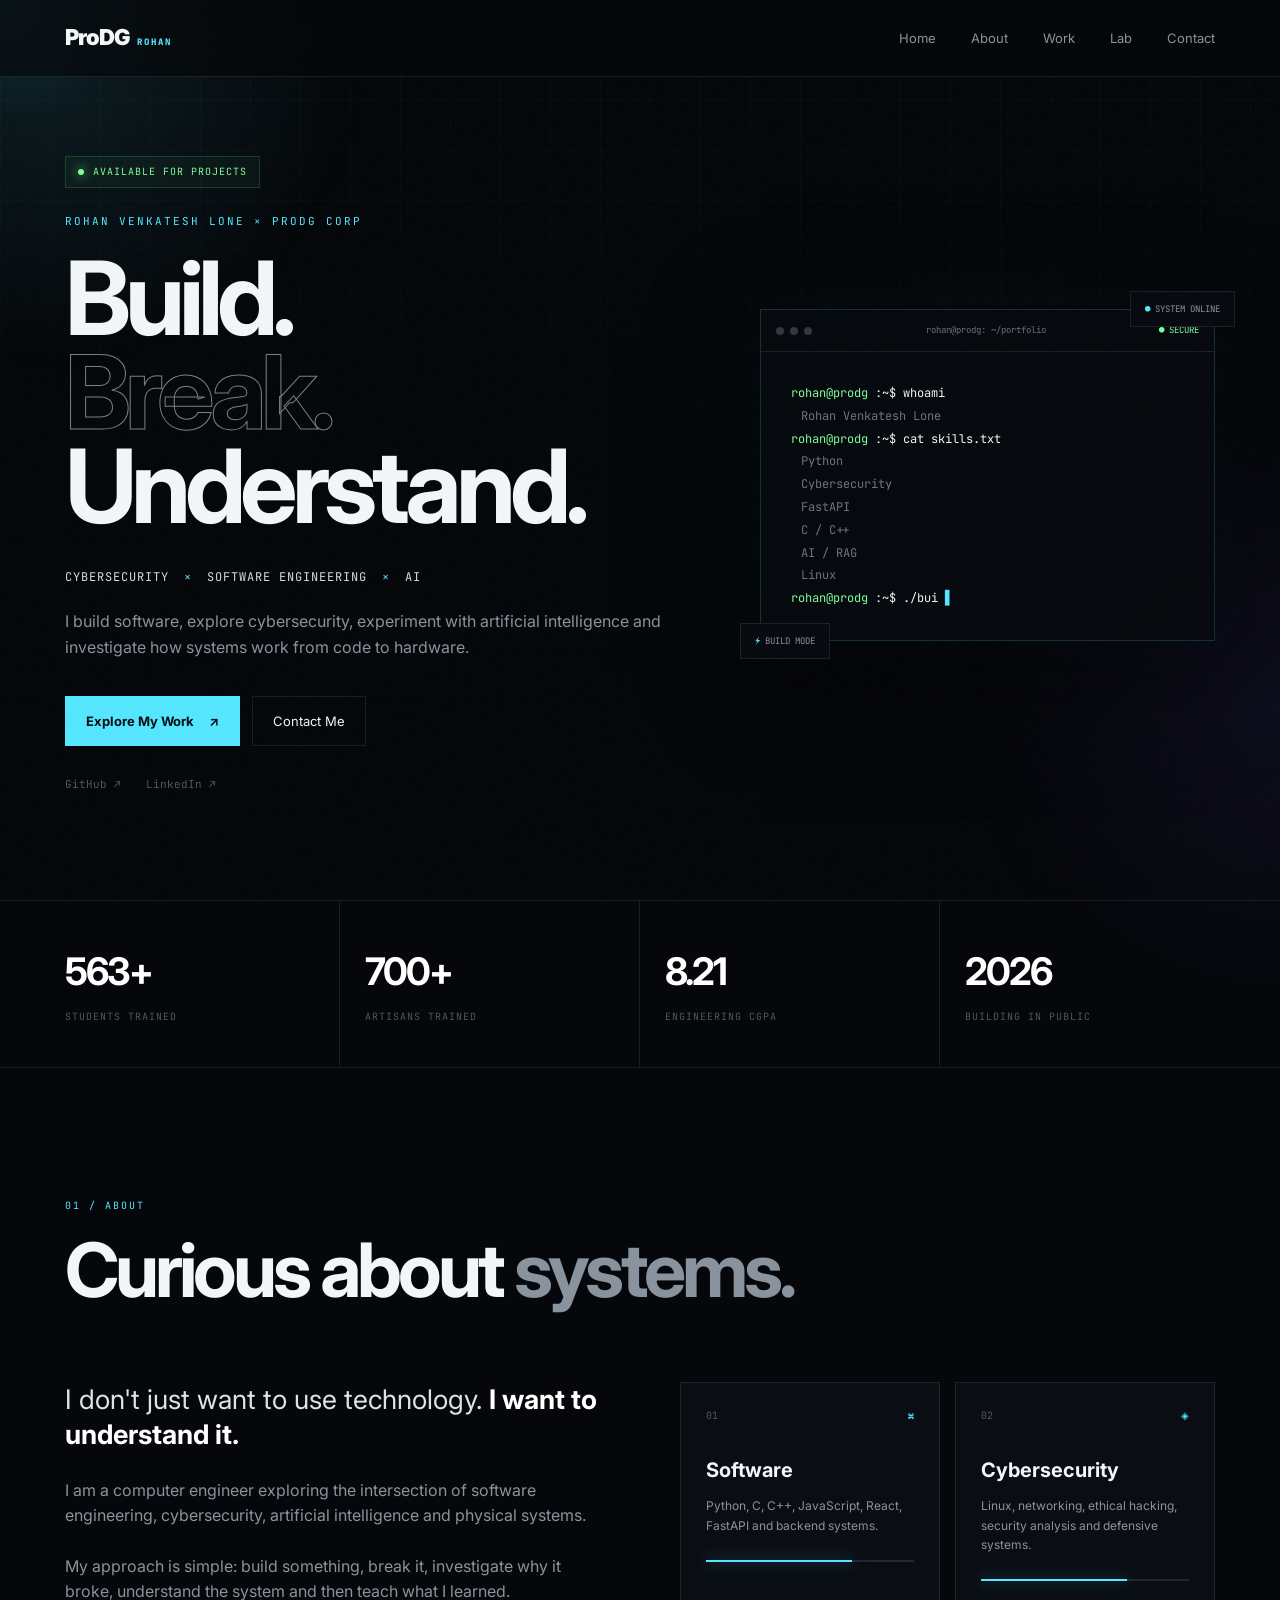
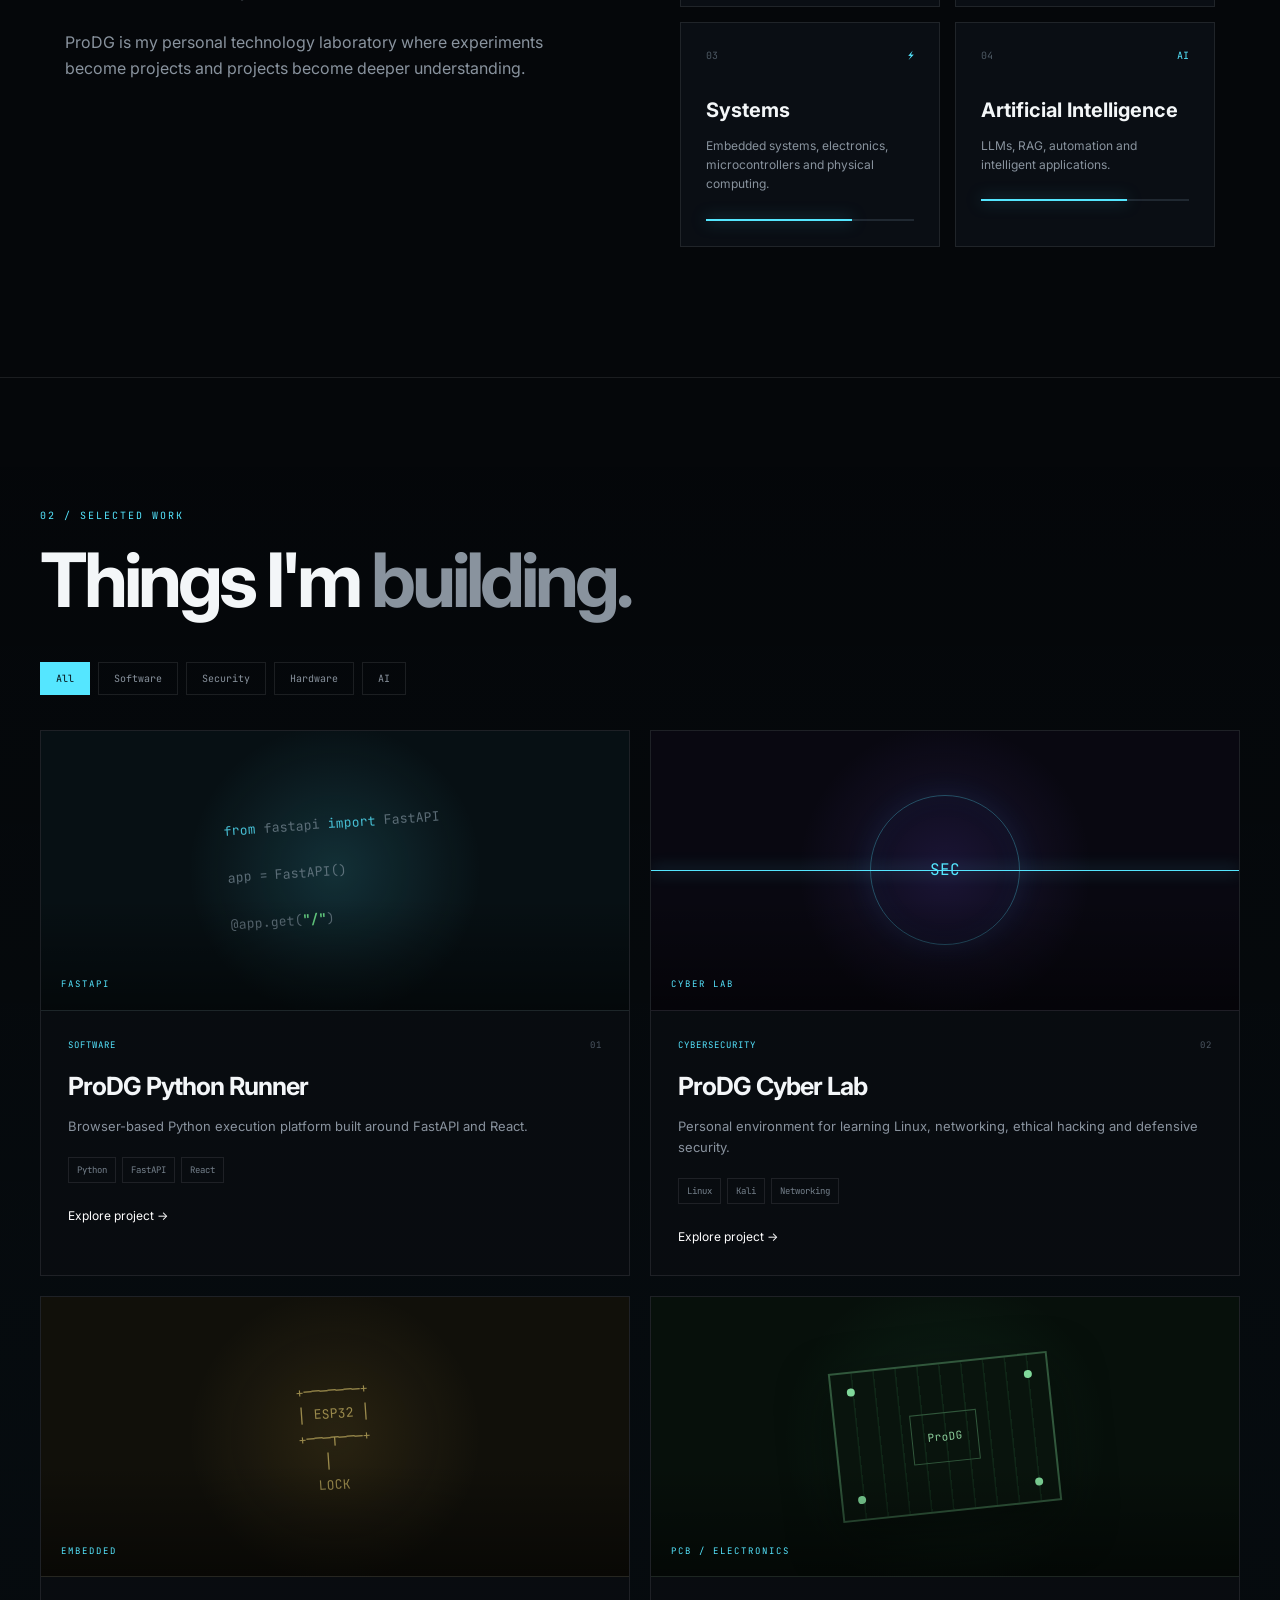
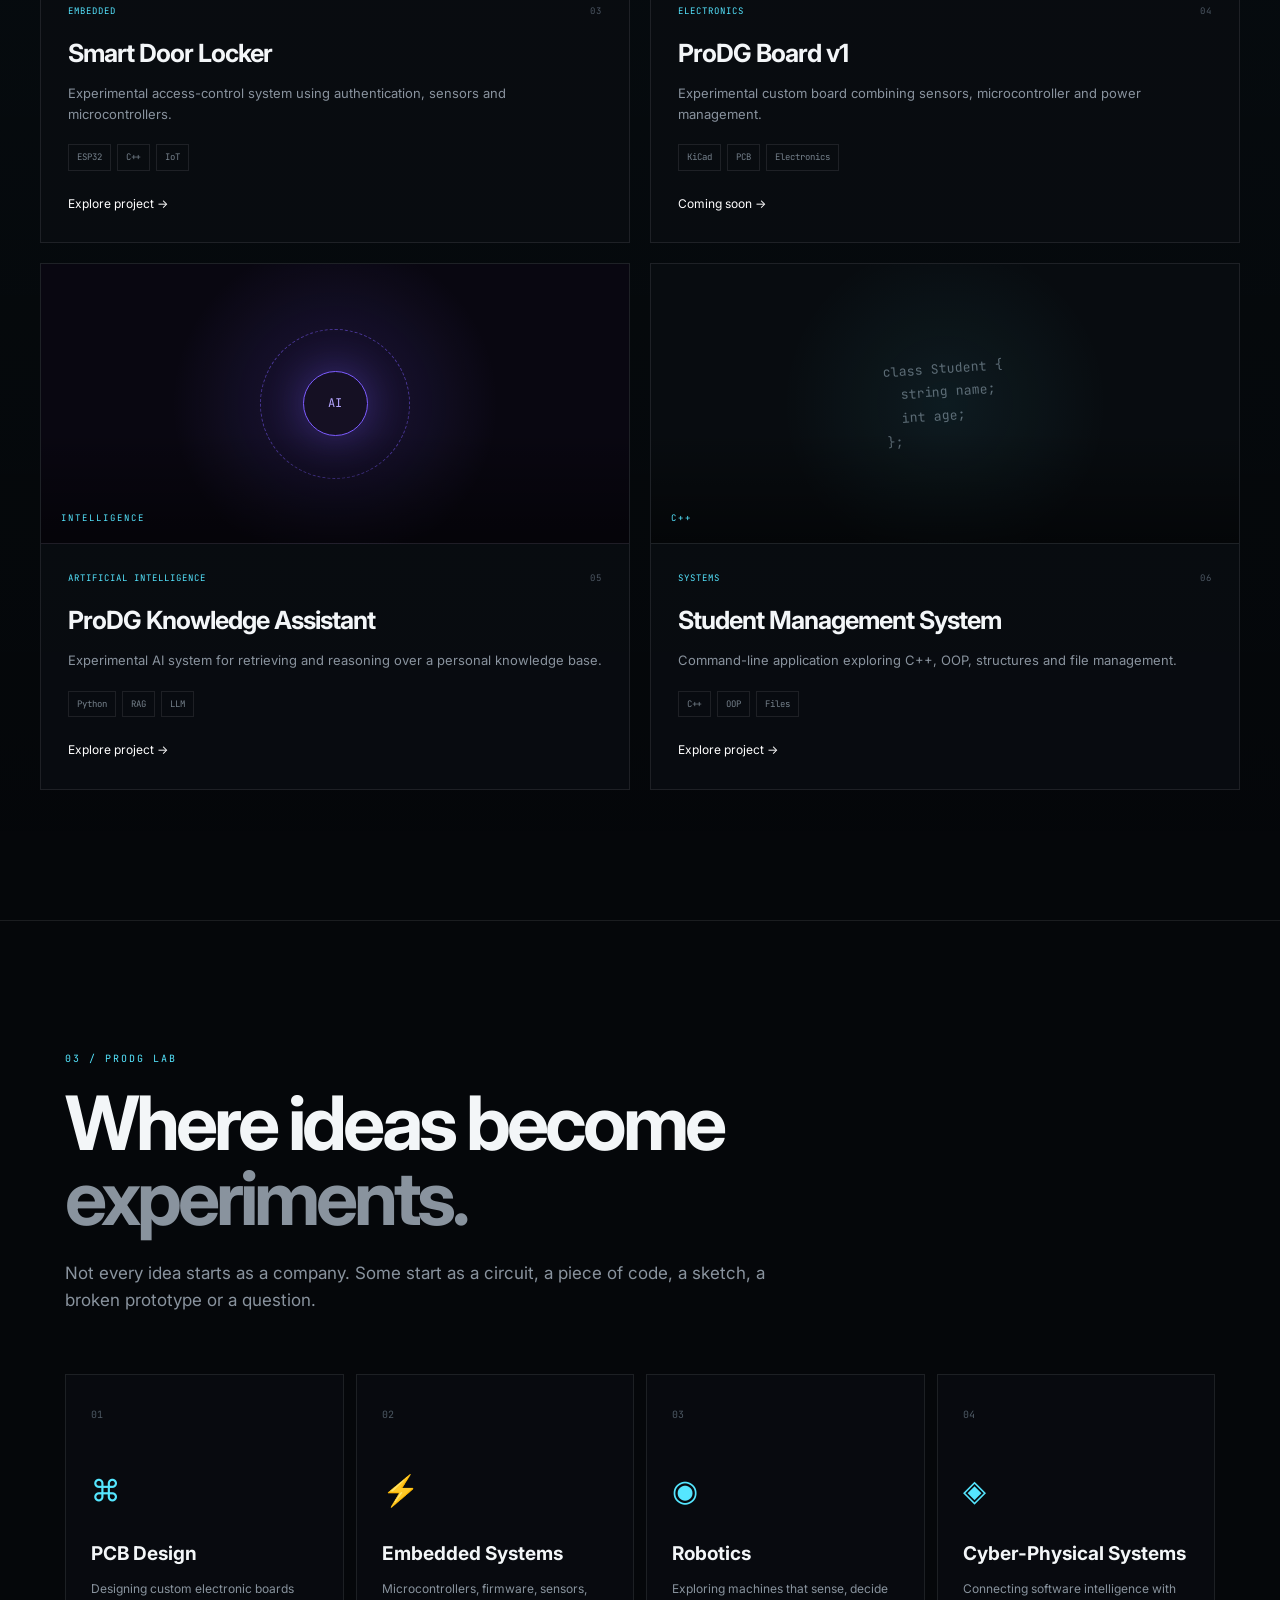
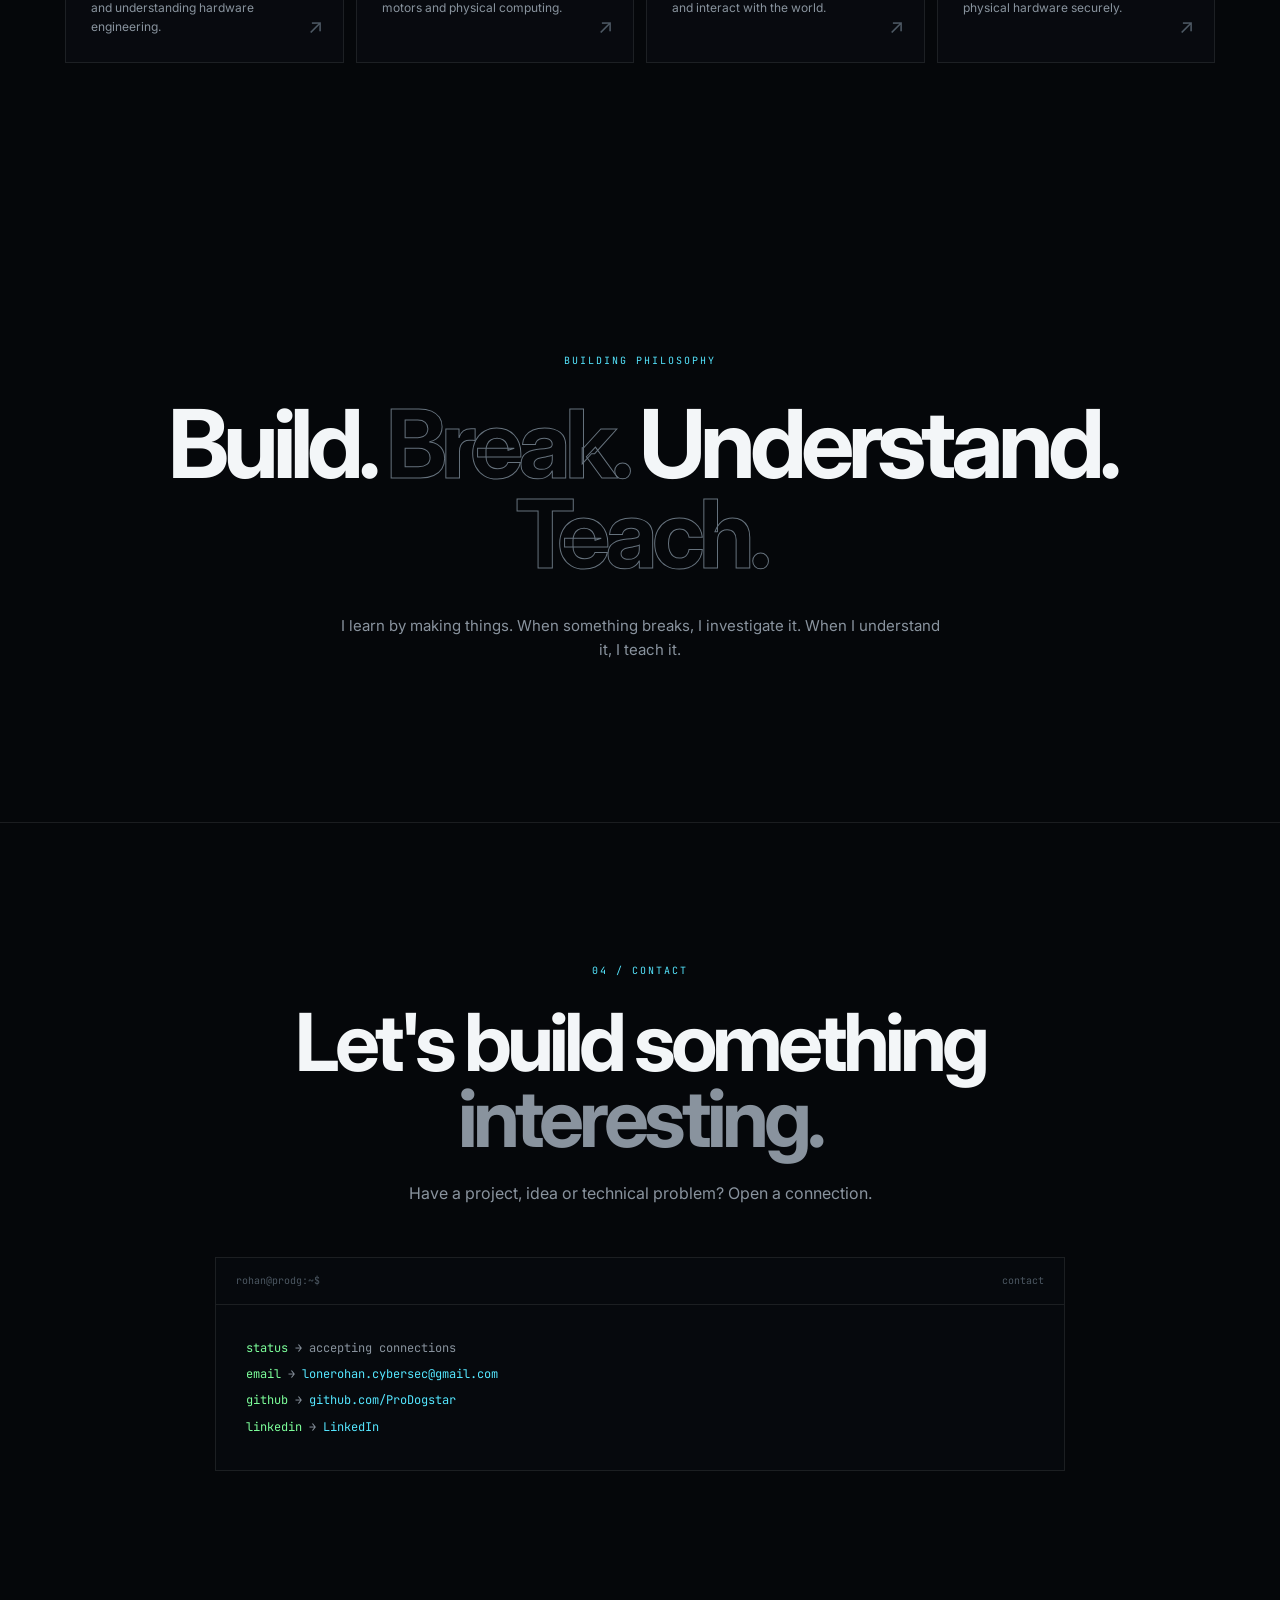
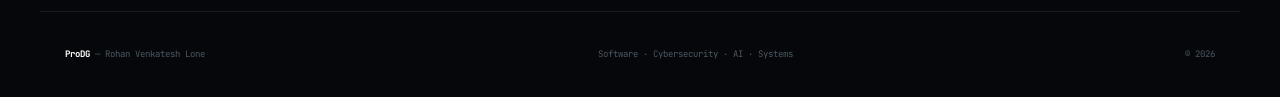
==== index.html @ 2ab935d0 "initial prodgcorp website" ====
<!DOCTYPE html>
<html lang="en">
<head>
    <meta charset="UTF-8">
    <meta name="viewport" content="width=device-width, initial-scale=1.0">

    <meta name="description"
          content="Rohan Venkatesh Lone — Cybersecurity, Software Engineering, AI and Systems.">

    <title>Rohan Lone | ProDG</title>

    <link rel="preconnect" href="https://fonts.googleapis.com">
    <link rel="preconnect" href="https://fonts.gstatic.com" crossorigin>

    <link href="https://fonts.googleapis.com/css2?family=Inter:wght@400;500;600;700;800;900&family=JetBrains+Mono:wght@400;500;700&display=swap"
          rel="stylesheet">

    <link rel="stylesheet" href="style.css">
</head>

<body>

<!-- BACKGROUND -->
<div class="background-grid"></div>
<div class="noise"></div>

<!-- CURSOR -->
<div class="cursor-glow"></div>


<!-- ================= NAVBAR ================= -->

<header class="header">

    <nav class="navbar">

        <a href="#home" class="logo">
            <span>ProDG</span>
            <small>ROHAN</small>
        </a>

        <button class="menu-btn" id="menuBtn">
            ☰
        </button>

        <ul class="nav-links" id="navLinks">
            <li><a href="#home">Home</a></li>
            <li><a href="#about">About</a></li>
            <li><a href="#projects">Work</a></li>
            <li><a href="#lab">Lab</a></li>
            <li><a href="#contact">Contact</a></li>
        </ul>

    </nav>

</header>


<main>

<!-- ================= HERO ================= -->

<section class="hero" id="home">

    <div class="hero-left reveal">

        <div class="status">
            <span class="status-dot"></span>
            AVAILABLE FOR PROJECTS
        </div>

        <p class="eyebrow">
            ROHAN VENKATESH LONE × PRODG CORP
        </p>

        <h1>
            Build.
            <span>Break.</span>
            Understand.
        </h1>

        <p class="hero-subtitle">
            CYBERSECURITY
            <span>×</span>
            SOFTWARE ENGINEERING
            <span>×</span>
            AI
        </p>

        <p class="hero-description">
            I build software, explore cybersecurity, experiment with
            artificial intelligence and investigate how systems work
            from code to hardware.
        </p>

        <div class="hero-buttons">

            <a href="#projects" class="btn btn-primary">
                Explore My Work
                <span>↗</span>
            </a>

            <a href="#contact" class="btn btn-outline">
                Contact Me
            </a>

        </div>

        <div class="hero-socials">

            <a href="https://github.com/ProDogstar"
               target="_blank"
               rel="noopener">
                GitHub ↗
            </a>

            <a href="https://www.linkedin.com/"
               target="_blank"
               rel="noopener">
                LinkedIn ↗
            </a>

        </div>

    </div>


    <!-- TERMINAL -->

    <div class="terminal-wrapper reveal">

        <div class="terminal">

            <div class="terminal-header">

                <div class="terminal-dots">
                    <span></span>
                    <span></span>
                    <span></span>
                </div>

                <p>rohan@prodg: ~/portfolio</p>

                <span class="terminal-lock">
                    ● SECURE
                </span>

            </div>

            <div class="terminal-body">

                <p>
                    <span class="terminal-green">
                        rohan@prodg
                    </span>:~$ whoami
                </p>

                <p class="terminal-result">
                    Rohan Venkatesh Lone
                </p>

                <p>
                    <span class="terminal-green">
                        rohan@prodg
                    </span>:~$ cat skills.txt
                </p>

                <p class="terminal-result">
                    Python
                </p>

                <p class="terminal-result">
                    Cybersecurity
                </p>

                <p class="terminal-result">
                    FastAPI
                </p>

                <p class="terminal-result">
                    C / C++
                </p>

                <p class="terminal-result">
                    AI / RAG
                </p>

                <p class="terminal-result">
                    Linux
                </p>

                <p>
                    <span class="terminal-green">
                        rohan@prodg
                    </span>:~$
                    <span id="typingCommand"></span>
                    <span class="cursor">▋</span>
                </p>

            </div>

        </div>


        <div class="terminal-badge badge-one">
            <span>●</span>
            SYSTEM ONLINE
        </div>

        <div class="terminal-badge badge-two">
            <span>⚡</span>
            BUILD MODE
        </div>

    </div>

</section>


<!-- ================= STATS ================= -->

<section class="stats-section">

    <div class="stats">

        <div class="stat reveal">
            <strong class="counter" data-target="563">0</strong>
            <span>Students Trained</span>
        </div>

        <div class="stat reveal">
            <strong class="counter" data-target="700">0</strong>
            <span>Artisans Trained</span>
        </div>

        <div class="stat reveal">
            <strong class="counter" data-target="8.21">0</strong>
            <span>Engineering CGPA</span>
        </div>

        <div class="stat reveal">
            <strong>2026</strong>
            <span>Building in Public</span>
        </div>

    </div>

</section>


<!-- ================= ABOUT ================= -->

<section class="section" id="about">

    <div class="section-heading reveal">

        <div class="section-number">
            01 / ABOUT
        </div>

        <h2>
            Curious about
            <span>systems.</span>
        </h2>

    </div>


    <div class="about-grid">

        <div class="about-text reveal">

            <p class="large-text">
                I don't just want to use technology.
                <strong>I want to understand it.</strong>
            </p>

            <p>
                I am a computer engineer exploring the intersection
                of software engineering, cybersecurity, artificial
                intelligence and physical systems.
            </p>

            <p>
                My approach is simple:
                build something, break it, investigate why it broke,
                understand the system and then teach what I learned.
            </p>

            <p>
                ProDG is my personal technology laboratory where
                experiments become projects and projects become
                deeper understanding.
            </p>

        </div>


        <div class="skills-panel reveal">

            <div class="skill-card">

                <div class="skill-top">
                    <span>01</span>
                    <span class="skill-icon">⌘</span>
                </div>

                <h3>Software</h3>

                <p>
                    Python, C, C++, JavaScript, React,
                    FastAPI and backend systems.
                </p>

                <div class="skill-line">
                    <span></span>
                </div>

            </div>


            <div class="skill-card">

                <div class="skill-top">
                    <span>02</span>
                    <span class="skill-icon">◈</span>
                </div>

                <h3>Cybersecurity</h3>

                <p>
                    Linux, networking, ethical hacking,
                    security analysis and defensive systems.
                </p>

                <div class="skill-line">
                    <span></span>
                </div>

            </div>


            <div class="skill-card">

                <div class="skill-top">
                    <span>03</span>
                    <span class="skill-icon">⚡</span>
                </div>

                <h3>Systems</h3>

                <p>
                    Embedded systems, electronics,
                    microcontrollers and physical computing.
                </p>

                <div class="skill-line">
                    <span></span>
                </div>

            </div>


            <div class="skill-card">

                <div class="skill-top">
                    <span>04</span>
                    <span class="skill-icon">AI</span>
                </div>

                <h3>Artificial Intelligence</h3>

                <p>
                    LLMs, RAG, automation and
                    intelligent applications.
                </p>

                <div class="skill-line">
                    <span></span>
                </div>

            </div>

        </div>

    </div>

</section>


<!-- ================= PROJECTS ================= -->

<section class="projects-section" id="projects">

    <div class="section projects-inner">

        <div class="section-heading reveal">

            <div class="section-number">
                02 / SELECTED WORK
            </div>

            <h2>
                Things I'm
                <span>building.</span>
            </h2>

        </div>


        <!-- FILTER -->

        <div class="project-filters reveal">

            <button class="filter-btn active" data-filter="all">
                All
            </button>

            <button class="filter-btn" data-filter="software">
                Software
            </button>

            <button class="filter-btn" data-filter="security">
                Security
            </button>

            <button class="filter-btn" data-filter="hardware">
                Hardware
            </button>

            <button class="filter-btn" data-filter="ai">
                AI
            </button>

        </div>


        <div class="project-grid">


            <!-- PROJECT -->

            <article class="project-card reveal"
                     data-category="software"
                     data-project="python">

                <div class="project-visual python-visual">

                    <div class="visual-code">
                        <span>from</span> fastapi
                        <span>import</span> FastAPI
                        <br><br>
                        app = FastAPI()
                        <br><br>
                        @app.get(<b>"/"</b>)
                    </div>

                    <div class="visual-label">
                        FASTAPI
                    </div>

                </div>

                <div class="project-content">

                    <div class="project-meta">
                        SOFTWARE
                        <span>01</span>
                    </div>

                    <h3>
                        ProDG Python Runner
                    </h3>

                    <p>
                        Browser-based Python execution platform
                        built around FastAPI and React.
                    </p>

                    <div class="tags">
                        <span>Python</span>
                        <span>FastAPI</span>
                        <span>React</span>
                    </div>

                    <button class="project-open"
                            data-project="python">
                        Explore project →
                    </button>

                </div>

            </article>


            <!-- PROJECT -->

            <article class="project-card reveal"
                     data-category="security"
                     data-project="cyber">

                <div class="project-visual cyber-visual">

                    <div class="cyber-circle">
                        <span>SEC</span>
                    </div>

                    <div class="scan-line"></div>

                    <div class="visual-label">
                        CYBER LAB
                    </div>

                </div>

                <div class="project-content">

                    <div class="project-meta">
                        CYBERSECURITY
                        <span>02</span>
                    </div>

                    <h3>
                        ProDG Cyber Lab
                    </h3>

                    <p>
                        Personal environment for learning Linux,
                        networking, ethical hacking and defensive security.
                    </p>

                    <div class="tags">
                        <span>Linux</span>
                        <span>Kali</span>
                        <span>Networking</span>
                    </div>

                    <button class="project-open"
                            data-project="cyber">
                        Explore project →
                    </button>

                </div>

            </article>


            <!-- PROJECT -->

            <article class="project-card reveal"
                     data-category="hardware"
                     data-project="locker">

                <div class="project-visual hardware-visual">

                    <div class="circuit">
                        +───────+
                        <br>
                        │ ESP32 │
                        <br>
                        +───┬───+
                        <br>
                        &nbsp;&nbsp;&nbsp;│
                        <br>
                        &nbsp;&nbsp;LOCK
                    </div>

                    <div class="visual-label">
                        EMBEDDED
                    </div>

                </div>

                <div class="project-content">

                    <div class="project-meta">
                        EMBEDDED
                        <span>03</span>
                    </div>

                    <h3>
                        Smart Door Locker
                    </h3>

                    <p>
                        Experimental access-control system using
                        authentication, sensors and microcontrollers.
                    </p>

                    <div class="tags">
                        <span>ESP32</span>
                        <span>C++</span>
                        <span>IoT</span>
                    </div>

                    <button class="project-open"
                            data-project="locker">
                        Explore project →
                    </button>

                </div>

            </article>


            <!-- PROJECT -->

            <article class="project-card reveal"
                     data-category="hardware"
                     data-project="pcb">

                <div class="project-visual pcb-visual">

                    <div class="pcb-board">

                        <span></span>
                        <span></span>
                        <span></span>
                        <span></span>

                        <div class="chip">
                            ProDG
                        </div>

                    </div>

                    <div class="visual-label">
                        PCB / ELECTRONICS
                    </div>

                </div>

                <div class="project-content">

                    <div class="project-meta">
                        ELECTRONICS
                        <span>04</span>
                    </div>

                    <h3>
                        ProDG Board v1
                    </h3>

                    <p>
                        Experimental custom board combining sensors,
                        microcontroller and power management.
                    </p>

                    <div class="tags">
                        <span>KiCad</span>
                        <span>PCB</span>
                        <span>Electronics</span>
                    </div>

                    <button class="project-open"
                            data-project="pcb">
                        Coming soon →
                    </button>

                </div>

            </article>


            <!-- PROJECT -->

            <article class="project-card reveal"
                     data-category="ai"
                     data-project="ai">

                <div class="project-visual ai-visual">

                    <div class="ai-orbit"></div>
                    <div class="ai-core">
                        AI
                    </div>

                    <div class="visual-label">
                        INTELLIGENCE
                    </div>

                </div>

                <div class="project-content">

                    <div class="project-meta">
                        ARTIFICIAL INTELLIGENCE
                        <span>05</span>
                    </div>

                    <h3>
                        ProDG Knowledge Assistant
                    </h3>

                    <p>
                        Experimental AI system for retrieving and
                        reasoning over a personal knowledge base.
                    </p>

                    <div class="tags">
                        <span>Python</span>
                        <span>RAG</span>
                        <span>LLM</span>
                    </div>

                    <button class="project-open"
                            data-project="ai">
                        Explore project →
                    </button>

                </div>

            </article>


            <!-- PROJECT -->

            <article class="project-card reveal"
                     data-category="software"
                     data-project="cpp">

                <div class="project-visual cpp-visual">

                    <div class="cpp-code">
                        class Student {<br>
                        &nbsp;&nbsp;string name;<br>
                        &nbsp;&nbsp;int age;<br>
                        };
                    </div>

                    <div class="visual-label">
                        C++
                    </div>

                </div>

                <div class="project-content">

                    <div class="project-meta">
                        SYSTEMS
                        <span>06</span>
                    </div>

                    <h3>
                        Student Management System
                    </h3>

                    <p>
                        Command-line application exploring C++,
                        OOP, structures and file management.
                    </p>

                    <div class="tags">
                        <span>C++</span>
                        <span>OOP</span>
                        <span>Files</span>
                    </div>

                    <button class="project-open"
                            data-project="cpp">
                        Explore project →
                    </button>

                </div>

            </article>

        </div>

    </div>

</section>


<!-- ================= LAB ================= -->

<section class="section lab" id="lab">

    <div class="section-heading reveal">

        <div class="section-number">
            03 / PRODG LAB
        </div>

        <h2>
            Where ideas become
            <span>experiments.</span>
        </h2>

    </div>

    <p class="lab-intro reveal">
        Not every idea starts as a company.
        Some start as a circuit, a piece of code,
        a sketch, a broken prototype or a question.
    </p>


    <div class="lab-grid">

        <div class="lab-card reveal">
            <span>01</span>
            <div class="lab-icon">⌘</div>
            <h3>PCB Design</h3>
            <p>
                Designing custom electronic boards and
                understanding hardware engineering.
            </p>
            <div class="lab-arrow">↗</div>
        </div>


        <div class="lab-card reveal">
            <span>02</span>
            <div class="lab-icon">⚡</div>
            <h3>Embedded Systems</h3>
            <p>
                Microcontrollers, firmware, sensors,
                motors and physical computing.
            </p>
            <div class="lab-arrow">↗</div>
        </div>


        <div class="lab-card reveal">
            <span>03</span>
            <div class="lab-icon">◉</div>
            <h3>Robotics</h3>
            <p>
                Exploring machines that sense,
                decide and interact with the world.
            </p>
            <div class="lab-arrow">↗</div>
        </div>


        <div class="lab-card reveal">
            <span>04</span>
            <div class="lab-icon">◈</div>
            <h3>Cyber-Physical Systems</h3>
            <p>
                Connecting software intelligence
                with physical hardware securely.
            </p>
            <div class="lab-arrow">↗</div>
        </div>

    </div>

</section>


<!-- ================= PHILOSOPHY ================= -->

<section class="philosophy">

    <div class="section-number">
        BUILDING PHILOSOPHY
    </div>

    <h2>
        Build.
        <span>Break.</span>
        Understand.
        <span>Teach.</span>
    </h2>

    <p>
        I learn by making things.
        When something breaks, I investigate it.
        When I understand it, I teach it.
    </p>

</section>


<!-- ================= CONTACT ================= -->

<section class="contact-section" id="contact">

    <div class="contact-inner">

        <div class="section-number">
            04 / CONTACT
        </div>

        <h2 class="reveal">
            Let's build something
            <span>interesting.</span>
        </h2>

        <p class="contact-description reveal">
            Have a project, idea or technical problem?
            Open a connection.
        </p>


        <div class="contact-terminal reveal">

            <div class="contact-terminal-header">
                <span>rohan@prodg:~$</span>
                <span>contact</span>
            </div>

            <div class="contact-terminal-body">

                <p>
                    <span class="green">status</span>
                    → accepting connections
                </p>

                <p>
                    <span class="green">email</span>
                    →
                    <a href="mailto:lonerohan.cybersec@gmail.com">
                        lonerohan.cybersec@gmail.com
                    </a>
                </p>

                <p>
                    <span class="green">github</span>
                    →
                    <a href="https://github.com/ProDogstar"
                       target="_blank">
                        github.com/ProDogstar
                    </a>
                </p>

                <p>
                    <span class="green">linkedin</span>
                    →
                    <a href="https://www.linkedin.com/in/rohan-lone-a7a951147"
                       target="_blank">
                        LinkedIn
                    </a>
                </p>

            </div>

        </div>

    </div>

</section>


</main>


<!-- ================= FOOTER ================= -->

<footer>

    <div>
        <strong>ProDG</strong>
        <span> — Rohan Venkatesh Lone</span>
    </div>

    <div>
        Software · Cybersecurity · AI · Systems
    </div>

    <div>
        © 2026
    </div>

</footer>


<!-- PROJECT MODAL -->

<div class="modal" id="projectModal">

    <div class="modal-box">

        <button class="modal-close" id="modalClose">
            ×
        </button>

        <div class="modal-number" id="modalNumber">
            01
        </div>

        <div class="modal-category" id="modalCategory">
            SOFTWARE
        </div>

        <h2 id="modalTitle">
            Project
        </h2>

        <p id="modalDescription">
            Project description.
        </p>

        <div class="modal-tags" id="modalTags"></div>

    </div>

</div>


<script src="script.js"></script>

</body>
</html>
---- style.css ----
@import url('https://fonts.googleapis.com/css2?family=Inter:wght@400;500;600;700;800;900&family=JetBrains+Mono:wght@400;500;700&display=swap');

* {
    margin: 0;
    padding: 0;
    box-sizing: border-box;
}

:root {
    --bg: #05070a;
    --bg2: #080b10;
    --card: rgba(13, 18, 25, 0.72);
    --border: rgba(255,255,255,0.09);

    --text: #f3f6f8;
    --muted: #89939e;
    --dim: #4d5863;

    --accent: #55e6ff;
    --accent2: #7c5cff;

    --green: #7dff9b;

    --max: 1200px;
}

html {
    scroll-behavior: smooth;
}

body {
    background: var(--bg);
    color: var(--text);
    font-family: "Inter", sans-serif;
    line-height: 1.6;
    overflow-x: hidden;
}

body.modal-open {
    overflow: hidden;
}

a {
    color: inherit;
    text-decoration: none;
}

button {
    font-family: inherit;
}


/* =========================
   BACKGROUND
========================= */

.background-grid {
    position: fixed;
    inset: 0;
    z-index: -5;

    background-image:
        linear-gradient(rgba(85,230,255,0.035) 1px, transparent 1px),
        linear-gradient(90deg, rgba(85,230,255,0.035) 1px, transparent 1px);

    background-size: 50px 50px;

    mask-image: linear-gradient(
        to bottom,
        black,
        transparent 85%
    );
}

body::before {
    content: "";

    position: fixed;

    width: 700px;
    height: 700px;

    left: -300px;
    top: -300px;

    background: radial-gradient(
        circle,
        rgba(85,230,255,0.10),
        transparent 65%
    );

    z-index: -4;

    pointer-events: none;
}

body::after {
    content: "";

    position: fixed;

    width: 700px;
    height: 700px;

    right: -350px;
    top: 40%;

    background: radial-gradient(
        circle,
        rgba(124,92,255,0.08),
        transparent 65%
    );

    z-index: -4;

    pointer-events: none;
}

.noise {
    position: fixed;
    inset: 0;

    pointer-events: none;

    opacity: 0.035;

    z-index: 9999;

    background-image: url("data:image/svg+xml,%3Csvg viewBox='0 0 200 200' xmlns='http://www.w3.org/2000/svg'%3E%3Cfilter id='n'%3E%3CfeTurbulence type='fractalNoise' baseFrequency='.8' numOctaves='4' stitchTiles='stitch'/%3E%3C/filter%3E%3Crect width='100%25' height='100%25' filter='url(%23n)' opacity='.4'/%3E%3C/svg%3E");
}


/* =========================
   CURSOR
========================= */

.cursor-glow {
    position: fixed;

    width: 280px;
    height: 280px;

    border-radius: 50%;

    background: radial-gradient(
        circle,
        rgba(85,230,255,0.08),
        transparent 65%
    );

    pointer-events: none;

    transform: translate(-50%, -50%);

    z-index: -1;
}


/* =========================
   NAVBAR
========================= */

.header {
    position: fixed;

    top: 0;
    left: 0;
    width: 100%;

    z-index: 1000;

    background: rgba(5,7,10,0.65);

    backdrop-filter: blur(18px);

    border-bottom: 1px solid var(--border);
}

.navbar {
    max-width: var(--max);

    height: 76px;

    margin: auto;

    padding: 0 25px;

    display: flex;
    align-items: center;
    justify-content: space-between;
}

.logo {
    display: flex;
    align-items: baseline;

    gap: 8px;

    font-weight: 900;

    font-size: 22px;

    letter-spacing: -1px;
}

.logo small {
    color: var(--accent);

    font-family: "JetBrains Mono";

    font-size: 9px;

    letter-spacing: 2px;
}

.nav-links {
    display: flex;

    gap: 35px;

    list-style: none;
}

.nav-links a {
    color: var(--muted);

    font-size: 13px;

    transition: 0.3s;
}

.nav-links a:hover {
    color: white;
}

.menu-btn {
    display: none;

    background: transparent;

    border: 0;

    color: white;

    font-size: 24px;

    cursor: pointer;
}


/* =========================
   HERO
========================= */

.hero {
    max-width: var(--max);

    min-height: 100vh;

    margin: auto;

    padding: 150px 25px 100px;

    display: grid;

    grid-template-columns: 1.15fr 0.85fr;

    align-items: center;

    gap: 80px;
}

.status {
    display: inline-flex;

    align-items: center;

    gap: 9px;

    padding: 7px 12px;

    border: 1px solid rgba(125,255,155,0.15);

    background: rgba(125,255,155,0.04);

    color: var(--green);

    font-family: "JetBrains Mono";

    font-size: 10px;

    letter-spacing: 1px;
}

.status-dot {
    width: 6px;
    height: 6px;

    border-radius: 50%;

    background: var(--green);

    box-shadow: 0 0 12px var(--green);

    animation: pulse 1.5s infinite;
}

@keyframes pulse {
    50% {
        opacity: 0.3;
    }
}

.eyebrow {
    margin-top: 25px;

    color: var(--accent);

    font-family: "JetBrains Mono";

    font-size: 11px;

    letter-spacing: 2px;
}

.hero h1 {
    margin-top: 20px;

    font-size: clamp(55px, 8vw, 105px);

    line-height: 0.92;

    letter-spacing: -6px;

    max-width: 800px;
}

.hero h1 span {
    display: block;

    color: transparent;

    -webkit-text-stroke: 1px #78818b;
}

.hero-subtitle {
    margin-top: 35px;

    color: #d5dce2;

    font-family: "JetBrains Mono";

    font-size: 12px;

    letter-spacing: 1px;
}

.hero-subtitle span {
    color: var(--accent);

    padding: 0 7px;
}

.hero-description {
    max-width: 650px;

    margin-top: 22px;

    color: var(--muted);

    font-size: 16px;
}

.hero-buttons {
    display: flex;

    gap: 12px;

    margin-top: 35px;
}

.btn {
    display: inline-flex;

    align-items: center;

    gap: 15px;

    padding: 14px 20px;

    border: 1px solid var(--border);

    font-size: 13px;

    transition: 0.3s;
}

.btn-primary {
    color: #031014;

    background: var(--accent);

    border-color: var(--accent);

    font-weight: 700;
}

.btn-primary:hover {
    transform: translateY(-3px);

    box-shadow: 0 15px 40px rgba(85,230,255,0.2);
}

.btn-outline:hover {
    border-color: var(--accent);

    color: var(--accent);
}

.hero-socials {
    display: flex;

    gap: 25px;

    margin-top: 30px;

    color: var(--dim);

    font-family: "JetBrains Mono";

    font-size: 11px;
}

.hero-socials a:hover {
    color: var(--accent);
}


/* =========================
   TERMINAL
========================= */

.terminal-wrapper {
    position: relative;
}

.terminal {
    position: relative;

    border: 1px solid rgba(85,230,255,0.18);

    background: rgba(7,11,15,0.9);

    box-shadow:
        0 30px 100px rgba(0,0,0,0.5),
        0 0 80px rgba(85,230,255,0.04);

    overflow: hidden;
}

.terminal::before {
    content: "";

    position: absolute;

    inset: 0;

    background: linear-gradient(
        120deg,
        transparent,
        rgba(85,230,255,0.04),
        transparent
    );

    transform: translateX(-100%);

    animation: scan 5s infinite;
}

@keyframes scan {
    50% {
        transform: translateX(100%);
    }

    100% {
        transform: translateX(100%);
    }
}

.terminal-header {
    height: 42px;

    padding: 0 15px;

    border-bottom: 1px solid var(--border);

    display: flex;

    align-items: center;

    justify-content: space-between;

    color: #67727d;

    font-family: "JetBrains Mono";

    font-size: 9px;
}

.terminal-dots {
    display: flex;

    gap: 6px;
}

.terminal-dots span {
    width: 8px;
    height: 8px;

    border-radius: 50%;

    background: #303942;
}

.terminal-lock {
    color: var(--green);
}

.terminal-body {
    padding: 30px;

    font-family: "JetBrains Mono";

    font-size: 12px;

    line-height: 1.9;
}

.terminal-green,
.green {
    color: var(--green);
}

.terminal-result {
    color: #697580;

    padding-left: 10px;
}

.cursor {
    color: var(--accent);

    animation: blink 1s infinite;
}

@keyframes blink {
    50% {
        opacity: 0;
    }
}

.terminal-badge {
    position: absolute;

    padding: 10px 14px;

    border: 1px solid var(--border);

    background: rgba(8,12,17,0.9);

    backdrop-filter: blur(10px);

    font-family: "JetBrains Mono";

    font-size: 9px;

    color: var(--muted);
}

.terminal-badge span {
    color: var(--accent);
}

.badge-one {
    top: -18px;
    right: -20px;
}

.badge-two {
    bottom: -18px;
    left: -20px;
}


/* =========================
   STATS
========================= */

.stats-section {
    border-top: 1px solid var(--border);
    border-bottom: 1px solid var(--border);
}

.stats {
    max-width: var(--max);

    margin: auto;

    display: grid;

    grid-template-columns: repeat(4, 1fr);
}

.stat {
    padding: 40px 25px;

    border-right: 1px solid var(--border);
}

.stat:last-child {
    border-right: 0;
}

.stat strong {
    display: block;

    color: white;

    font-size: 38px;

    letter-spacing: -2px;
}

.stat span {
    color: var(--dim);

    font-family: "JetBrains Mono";

    font-size: 10px;

    text-transform: uppercase;

    letter-spacing: 1px;
}


/* =========================
   GENERAL SECTIONS
========================= */

.section {
    max-width: var(--max);

    margin: auto;

    padding: 130px 25px;
}

.section-number {
    color: var(--accent);

    font-family: "JetBrains Mono";

    font-size: 10px;

    letter-spacing: 2px;
}

.section-heading h2 {
    max-width: 800px;

    margin-top: 18px;

    font-size: clamp(40px, 6vw, 75px);

    line-height: 1;

    letter-spacing: -4px;
}

.section-heading h2 span {
    color: var(--muted);
}


/* =========================
   ABOUT
========================= */

.about-grid {
    display: grid;

    grid-template-columns: 1fr 1fr;

    gap: 80px;

    margin-top: 75px;
}

.about-text {
    max-width: 550px;
}

.about-text p {
    color: var(--muted);

    font-size: 16px;

    margin-bottom: 25px;
}

.about-text .large-text {
    color: #dbe2e8;

    font-size: 27px;

    line-height: 1.3;
}

.about-text strong {
    color: white;
}

.skills-panel {
    display: grid;

    grid-template-columns: 1fr 1fr;

    gap: 15px;
}

.skill-card {
    position: relative;

    padding: 25px;

    border: 1px solid var(--border);

    background: var(--card);

    backdrop-filter: blur(10px);

    overflow: hidden;

    transition: 0.4s;
}

.skill-card:hover {
    transform: translateY(-5px);

    border-color: rgba(85,230,255,0.3);

    box-shadow: 0 20px 50px rgba(0,0,0,0.3);
}

.skill-top {
    display: flex;

    justify-content: space-between;

    color: var(--dim);

    font-family: "JetBrains Mono";

    font-size: 10px;
}

.skill-icon {
    color: var(--accent);
}

.skill-card h3 {
    margin-top: 30px;

    font-size: 20px;
}

.skill-card p {
    margin-top: 10px;

    color: var(--muted);

    font-size: 12px;
}

.skill-line {
    height: 2px;

    margin-top: 25px;

    background: #202831;
}

.skill-line span {
    display: block;

    width: 70%;

    height: 100%;

    background: var(--accent);

    box-shadow: 0 0 15px rgba(85,230,255,0.5);
}


/* =========================
   PROJECTS
========================= */

.projects-section {
    background:
        linear-gradient(
            180deg,
            transparent,
            rgba(85,230,255,0.025),
            transparent
        );

    border-top: 1px solid var(--border);

    border-bottom: 1px solid var(--border);
}

.projects-inner {
    max-width: 1250px;
}

.project-filters {
    display: flex;

    gap: 8px;

    margin-top: 45px;
}

.filter-btn {
    padding: 9px 15px;

    border: 1px solid var(--border);

    background: transparent;

    color: var(--muted);

    cursor: pointer;

    font-family: "JetBrains Mono";

    font-size: 10px;

    transition: 0.3s;
}

.filter-btn:hover,
.filter-btn.active {
    color: #041015;

    background: var(--accent);

    border-color: var(--accent);
}

.project-grid {
    display: grid;

    grid-template-columns: repeat(2, 1fr);

    gap: 20px;

    margin-top: 35px;
}

.project-card {
    border: 1px solid var(--border);

    background: rgba(10,14,19,0.7);

    overflow: hidden;

    transition: 0.5s;
}

.project-card:hover {
    transform: translateY(-8px);

    border-color: rgba(85,230,255,0.3);

    box-shadow: 0 30px 70px rgba(0,0,0,0.35);
}

.project-card.hidden {
    display: none;
}

.project-visual {
    position: relative;

    height: 280px;

    overflow: hidden;

    display: flex;

    align-items: center;

    justify-content: center;

    border-bottom: 1px solid var(--border);
}

.project-visual::after {
    content: "";

    position: absolute;

    inset: 0;

    background: linear-gradient(
        transparent 60%,
        rgba(0,0,0,0.5)
    );
}

.python-visual {
    background:
        radial-gradient(circle at center, rgba(85,230,255,0.15), transparent 45%),
        #071014;
}

.cyber-visual {
    background:
        radial-gradient(circle, rgba(124,92,255,0.15), transparent 45%),
        #090811;
}

.hardware-visual {
    background:
        radial-gradient(circle, rgba(255,200,80,0.10), transparent 45%),
        #11100a;
}

.pcb-visual {
    background:
        radial-gradient(circle, rgba(85,255,150,0.08), transparent 50%),
        #07100b;
}

.ai-visual {
    background:
        radial-gradient(circle, rgba(124,92,255,0.18), transparent 50%),
        #090711;
}

.cpp-visual {
    background:
        radial-gradient(circle, rgba(85,230,255,0.07), transparent 50%),
        #080c10;
}

.visual-code,
.cpp-code,
.circuit {
    color: #71828d;

    font-family: "JetBrains Mono";

    font-size: 13px;

    line-height: 1.8;

    transform: rotate(-4deg);

    opacity: 0.8;
}

.visual-code span {
    color: var(--accent);
}

.visual-code b {
    color: var(--green);
}

.visual-label {
    position: absolute;

    bottom: 18px;
    left: 20px;

    z-index: 2;

    color: var(--accent);

    font-family: "JetBrains Mono";

    font-size: 9px;

    letter-spacing: 2px;
}

.cyber-circle {
    width: 150px;
    height: 150px;

    border: 1px solid rgba(85,230,255,0.3);

    border-radius: 50%;

    display: flex;

    align-items: center;
    justify-content: center;

    color: var(--accent);

    font-family: "JetBrains Mono";

    box-shadow:
        0 0 30px rgba(85,230,255,0.08),
        inset 0 0 30px rgba(85,230,255,0.04);

    animation: rotateCircle 8s linear infinite;
}

@keyframes rotateCircle {
    to {
        transform: rotate(360deg);
    }
}

.scan-line {
    position: absolute;

    width: 100%;

    height: 1px;

    background: var(--accent);

    box-shadow: 0 0 15px var(--accent);

    animation: scanline 3s infinite;
}

@keyframes scanline {
    0% {
        top: 0;
    }

    100% {
        top: 100%;
    }
}

.circuit {
    color: #b9a65c;
}

.pcb-board {
    position: relative;

    width: 220px;
    height: 150px;

    border: 2px solid #31583c;

    background:
        repeating-linear-gradient(
            90deg,
            transparent 0 20px,
            rgba(90,255,140,0.08) 21px 22px
        ),
        #09140d;

    transform: rotate(-6deg);

    box-shadow: 0 20px 50px rgba(0,0,0,0.5);
}

.pcb-board span {
    position: absolute;

    width: 8px;
    height: 8px;

    border-radius: 50%;

    background: #80d99a;
}

.pcb-board span:nth-child(1) {
    top: 15px;
    left: 15px;
}

.pcb-board span:nth-child(2) {
    top: 15px;
    right: 15px;
}

.pcb-board span:nth-child(3) {
    bottom: 15px;
    left: 15px;
}

.pcb-board span:nth-child(4) {
    bottom: 15px;
    right: 15px;
}

.chip {
    position: absolute;

    top: 50%;
    left: 50%;

    transform: translate(-50%,-50%);

    padding: 15px;

    border: 1px solid #31583c;

    color: #8bce9b;

    font-family: "JetBrains Mono";

    font-size: 11px;
}

.ai-orbit {
    width: 150px;
    height: 150px;

    border: 1px dashed rgba(124,92,255,0.5);

    border-radius: 50%;

    animation: spin 8s linear infinite;
}

@keyframes spin {
    to {
        transform: rotate(360deg);
    }
}

.ai-core {
    position: absolute;

    width: 65px;
    height: 65px;

    border-radius: 50%;

    display: flex;

    align-items: center;
    justify-content: center;

    background: #151023;

    border: 1px solid #7c5cff;

    color: #b5a6ff;

    font-family: "JetBrains Mono";

    font-size: 12px;

    box-shadow: 0 0 40px rgba(124,92,255,0.3);
}

.project-content {
    padding: 27px;
}

.project-meta {
    display: flex;

    justify-content: space-between;

    color: var(--accent);

    font-family: "JetBrains Mono";

    font-size: 9px;

    letter-spacing: 1px;
}

.project-meta span {
    color: var(--dim);
}

.project-content h3 {
    margin-top: 14px;

    font-size: 25px;

    letter-spacing: -1px;
}

.project-content p {
    margin-top: 10px;

    color: var(--muted);

    font-size: 13px;
}

.tags {
    display: flex;

    flex-wrap: wrap;

    gap: 6px;

    margin-top: 20px;
}

.tags span {
    padding: 5px 8px;

    border: 1px solid var(--border);

    color: #75818b;

    font-family: "JetBrains Mono";

    font-size: 9px;
}

.project-open {
    margin-top: 25px;

    border: 0;

    background: transparent;

    color: white;

    cursor: pointer;

    font-size: 12px;

    transition: 0.3s;
}

.project-open:hover {
    color: var(--accent);

    transform: translateX(5px);
}


/* =========================
   LAB
========================= */

.lab-intro {
    max-width: 700px;

    margin-top: 25px;

    color: var(--muted);

    font-size: 17px;
}

.lab-grid {
    display: grid;

    grid-template-columns: repeat(4, 1fr);

    gap: 12px;

    margin-top: 60px;
}

.lab-card {
    position: relative;

    min-height: 280px;

    padding: 25px;

    border: 1px solid var(--border);

    background: rgba(10,14,19,0.6);

    overflow: hidden;

    transition: 0.4s;
}

.lab-card:hover {
    transform: translateY(-8px);

    border-color: rgba(85,230,255,0.3);
}

.lab-card > span {
    color: var(--dim);

    font-family: "JetBrains Mono";

    font-size: 10px;
}

.lab-icon {
    margin-top: 40px;

    color: var(--accent);

    font-size: 30px;
}

.lab-card h3 {
    margin-top: 25px;

    font-size: 19px;
}

.lab-card p {
    margin-top: 10px;

    color: var(--muted);

    font-size: 12px;
}

.lab-arrow {
    position: absolute;

    right: 20px;
    bottom: 20px;

    color: var(--dim);

    font-size: 20px;

    transition: 0.3s;
}

.lab-card:hover .lab-arrow {
    color: var(--accent);

    transform: translate(4px,-4px);
}


/* =========================
   PHILOSOPHY
========================= */

.philosophy {
    max-width: 1000px;

    margin: auto;

    padding: 160px 25px;

    text-align: center;
}

.philosophy h2 {
    margin-top: 30px;

    font-size: clamp(45px, 8vw, 95px);

    line-height: 0.95;

    letter-spacing: -6px;
}

.philosophy h2 span {
    color: transparent;

    -webkit-text-stroke: 1px #66727d;
}

.philosophy p:last-child {
    max-width: 600px;

    margin: 35px auto 0;

    color: var(--muted);

    font-size: 15px;
}


/* =========================
   CONTACT
========================= */

.contact-section {
    border-top: 1px solid var(--border);

    padding: 140px 25px;
}

.contact-inner {
    max-width: 850px;

    margin: auto;

    text-align: center;
}

.contact-inner h2 {
    margin-top: 25px;

    font-size: clamp(45px, 7vw, 80px);

    line-height: 0.95;

    letter-spacing: -5px;
}

.contact-inner h2 span {
    color: var(--muted);
}

.contact-description {
    margin-top: 25px;

    color: var(--muted);
}

.contact-terminal {
    margin-top: 50px;

    border: 1px solid var(--border);

    background: rgba(7,10,14,0.8);

    text-align: left;

    font-family: "JetBrains Mono";
}

.contact-terminal-header {
    padding: 15px 20px;

    border-bottom: 1px solid var(--border);

    display: flex;

    justify-content: space-between;

    color: var(--dim);

    font-size: 10px;
}

.contact-terminal-body {
    padding: 30px;

    color: var(--muted);

    font-size: 12px;

    line-height: 2.2;
}

.contact-terminal-body a {
    color: var(--accent);
}

.contact-terminal-body a:hover {
    text-decoration: underline;
}


/* =========================
   FOOTER
========================= */

footer {
    max-width: var(--max);

    margin: auto;

    padding: 35px 25px;

    border-top: 1px solid var(--border);

    display: flex;

    justify-content: space-between;

    gap: 20px;

    color: var(--dim);

    font-family: "JetBrains Mono";

    font-size: 9px;
}

footer strong {
    color: white;
}


/* =========================
   MODAL
========================= */

.modal {
    position: fixed;

    inset: 0;

    z-index: 3000;

    display: none;

    align-items: center;
    justify-content: center;

    padding: 25px;

    background: rgba(0,0,0,0.75);

    backdrop-filter: blur(15px);
}

.modal.active {
    display: flex;
}

.modal-box {
    position: relative;

    max-width: 650px;

    width: 100%;

    padding: 50px;

    border: 1px solid rgba(85,230,255,0.25);

    background: #080c11;

    box-shadow: 0 40px 100px rgba(0,0,0,0.6);
}

.modal-close {
    position: absolute;

    top: 15px;
    right: 18px;

    border: 0;

    background: transparent;

    color: #66727d;

    font-size: 30px;

    cursor: pointer;
}

.modal-close:hover {
    color: white;
}

.modal-number {
    color: var(--dim);

    font-family: "JetBrains Mono";

    font-size: 11px;
}

.modal-category {
    margin-top: 20px;

    color: var(--accent);

    font-family: "JetBrains Mono";

    font-size: 10px;
}

.modal-box h2 {
    margin-top: 10px;

    font-size: 40px;

    letter-spacing: -2px;
}

.modal-box > p {
    margin-top: 20px;

    color: var(--muted);
}

.modal-tags {
    display: flex;

    gap: 7px;

    margin-top: 25px;
}

.modal-tags span {
    padding: 6px 9px;

    border: 1px solid var(--border);

    color: var(--accent);

    font-family: "JetBrains Mono";

    font-size: 9px;
}


/* =========================
   REVEAL
========================= */

.reveal {
    opacity: 0;

    transform: translateY(35px);

    transition:
        opacity 0.8s ease,
        transform 0.8s ease;
}

.reveal.visible {
    opacity: 1;

    transform: translateY(0);
}


/* =========================
   RESPONSIVE
========================= */

@media(max-width: 1000px) {

    .hero {
        grid-template-columns: 1fr;

        gap: 60px;
    }

    .hero h1 {
        max-width: 700px;
    }

    .lab-grid {
        grid-template-columns: repeat(2, 1fr);
    }

}

@media(max-width: 750px) {

    .menu-btn {
        display: block;
    }

    .nav-links {
        display: none;

        position: absolute;

        top: 76px;
        left: 0;

        width: 100%;

        padding: 25px;

        flex-direction: column;

        background: rgba(5,7,10,0.97);

        border-bottom: 1px solid var(--border);
    }

    .nav-links.active {
        display: flex;
    }

    .stats {
        grid-template-columns: repeat(2, 1fr);
    }

    .stat:nth-child(2) {
        border-right: 0;
    }

    .about-grid {
        grid-template-columns: 1fr;
    }

    .project-grid {
        grid-template-columns: 1fr;
    }

    .skills-panel {
        grid-template-columns: 1fr;
    }

    .hero {
        padding-top: 130px;
    }

    .hero h1 {
        letter-spacing: -4px;
    }

    .lab-grid {
        grid-template-columns: 1fr;
    }

    footer {
        flex-direction: column;
    }

}

@media(max-width: 500px) {

    .hero {
        padding-left: 18px;
        padding-right: 18px;
    }

    .hero-buttons {
        flex-direction: column;
    }

    .btn {
        justify-content: center;
    }

    .hero h1 {
        font-size: 52px;
    }

    .stats {
        grid-template-columns: 1fr;
    }

    .stat {
        border-right: 0;

        border-bottom: 1px solid var(--border);
    }

    .section {
        padding-left: 18px;
        padding-right: 18px;
    }

    .project-filters {
        overflow-x: auto;

        padding-bottom: 5px;
    }

    .modal-box {
        padding: 35px 25px;
    }

}
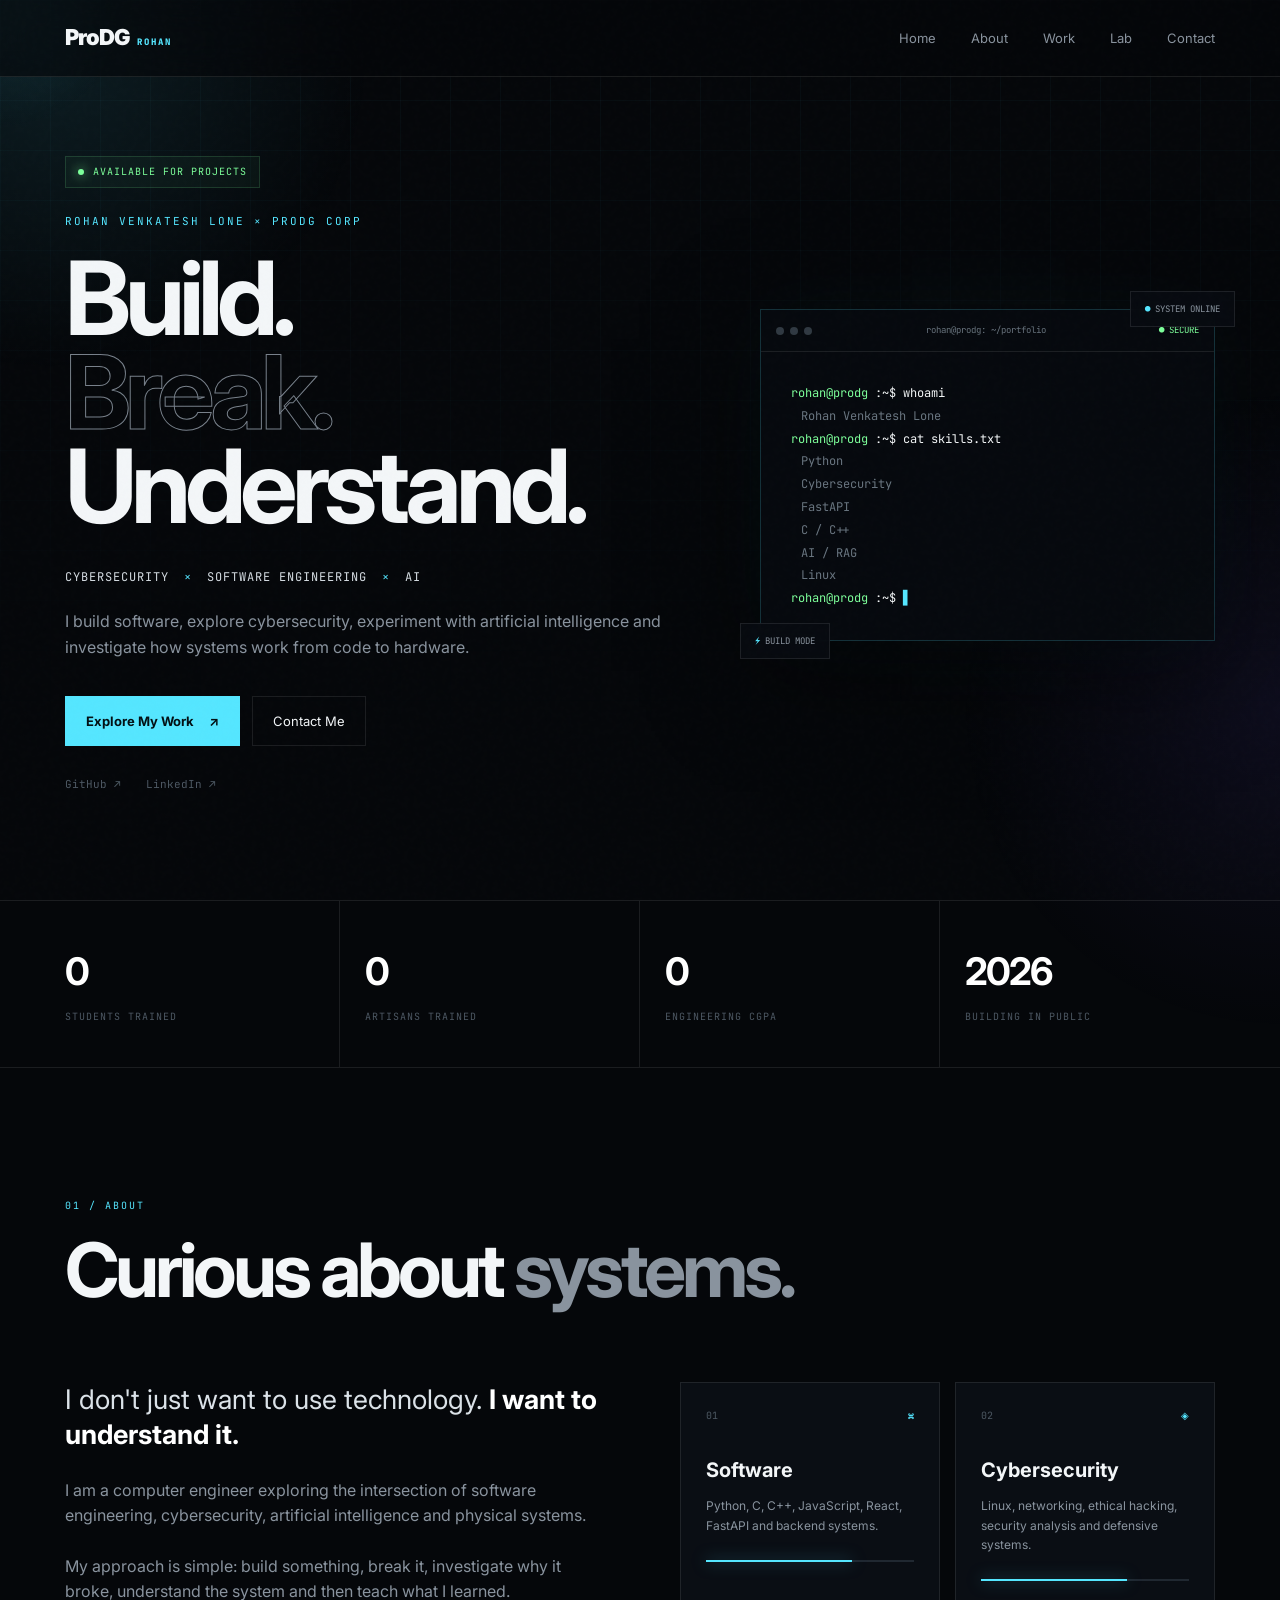
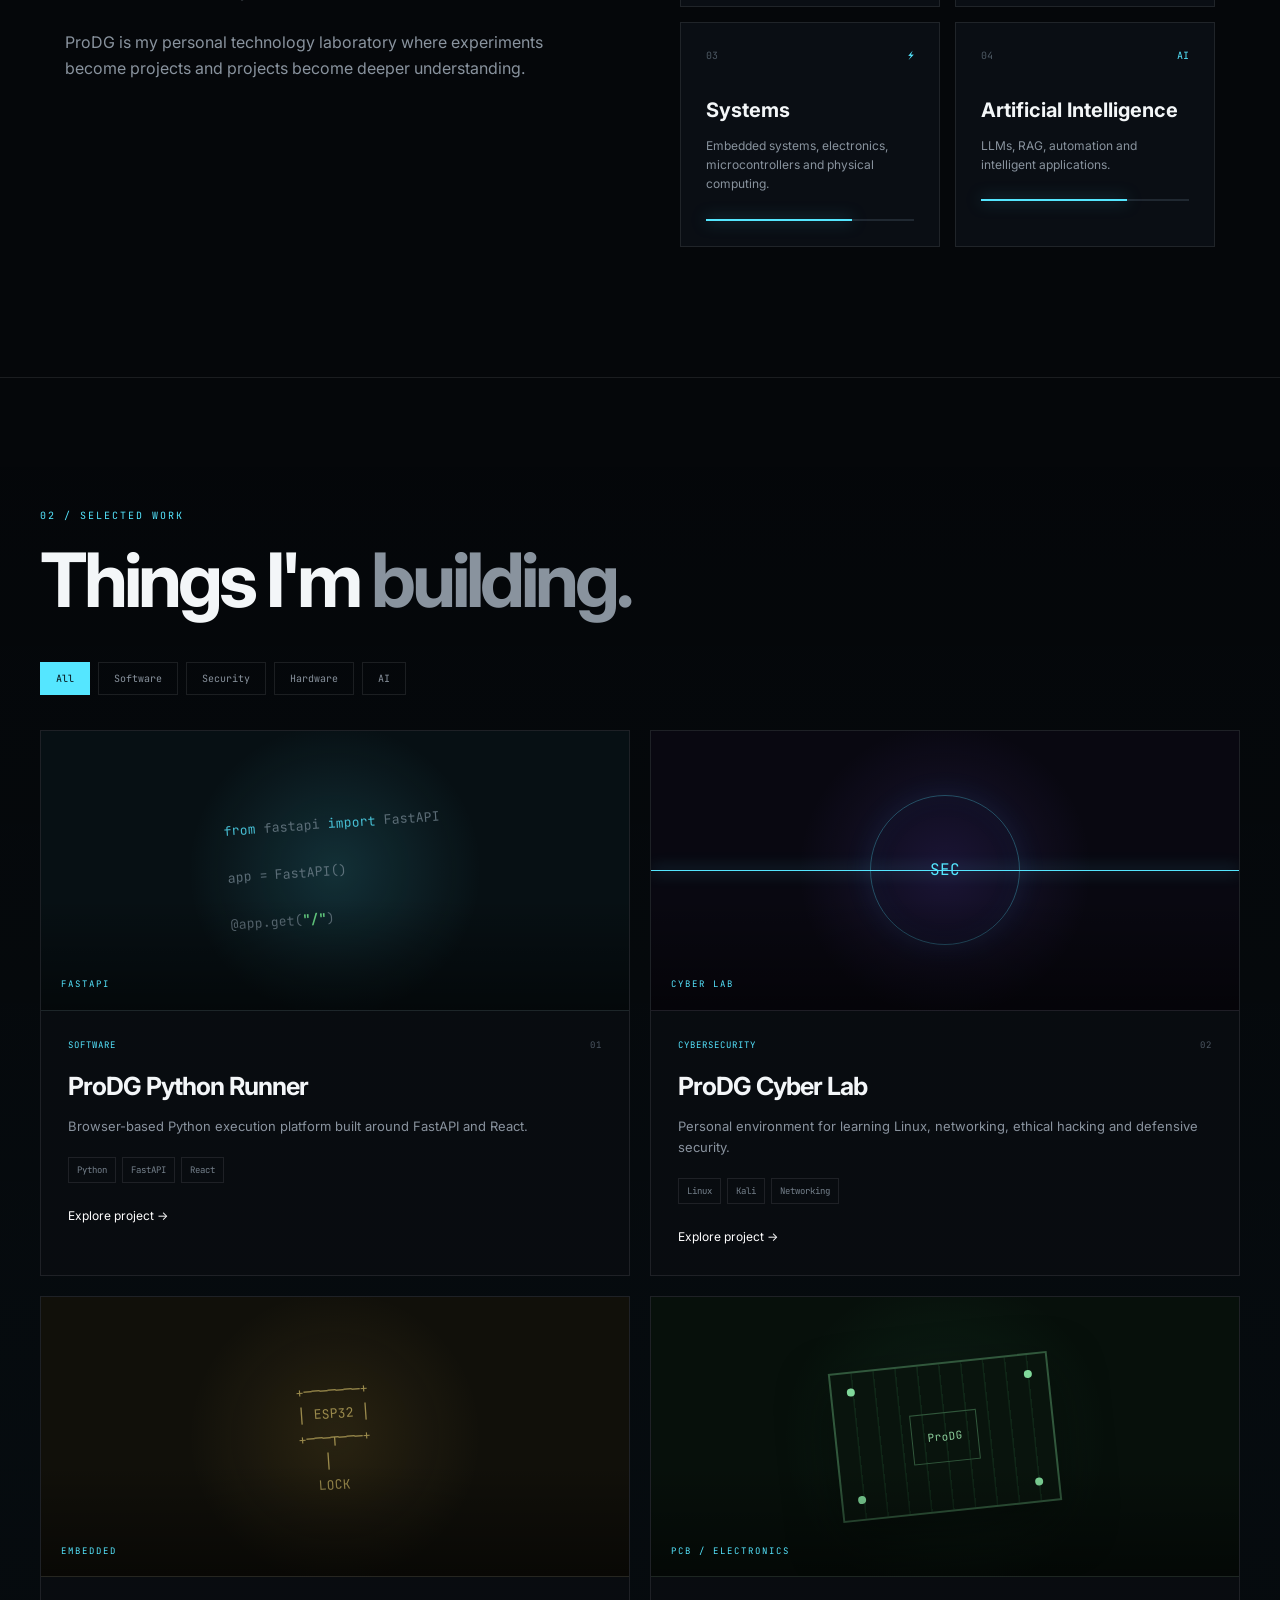
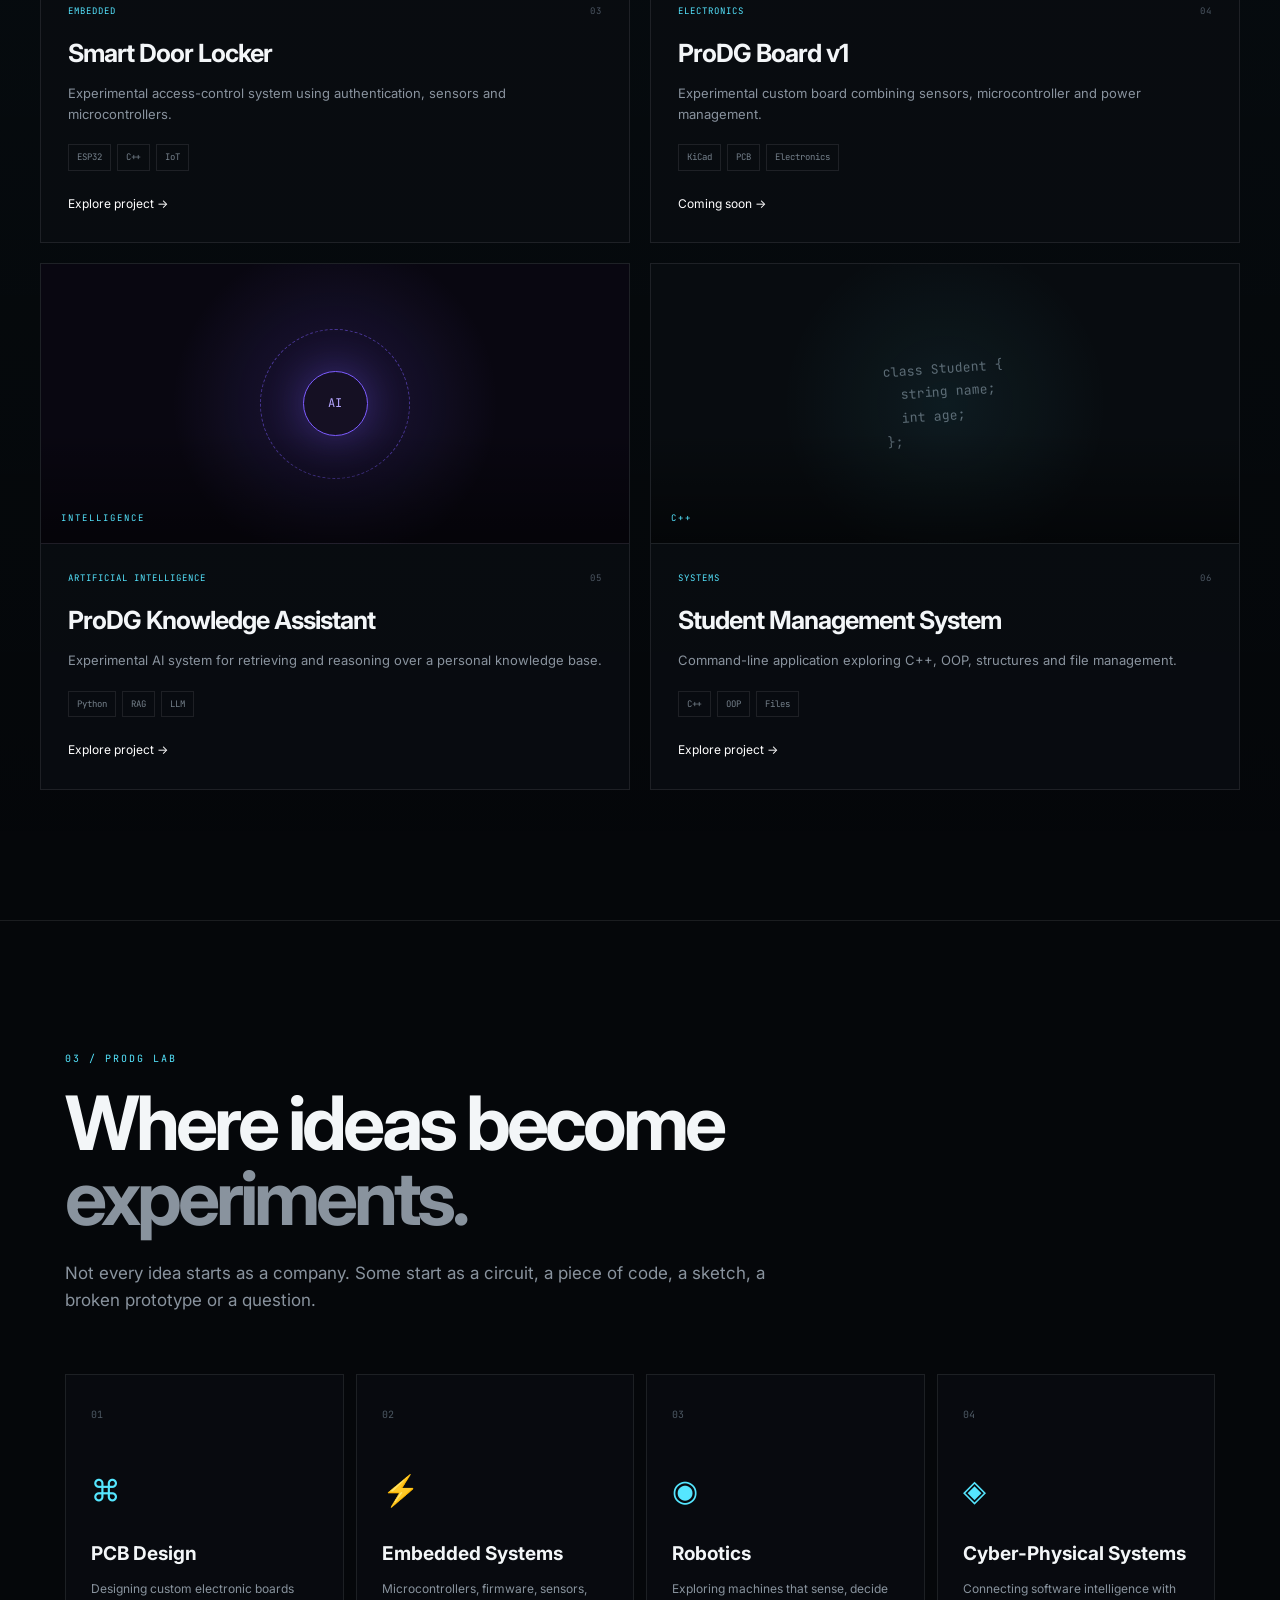
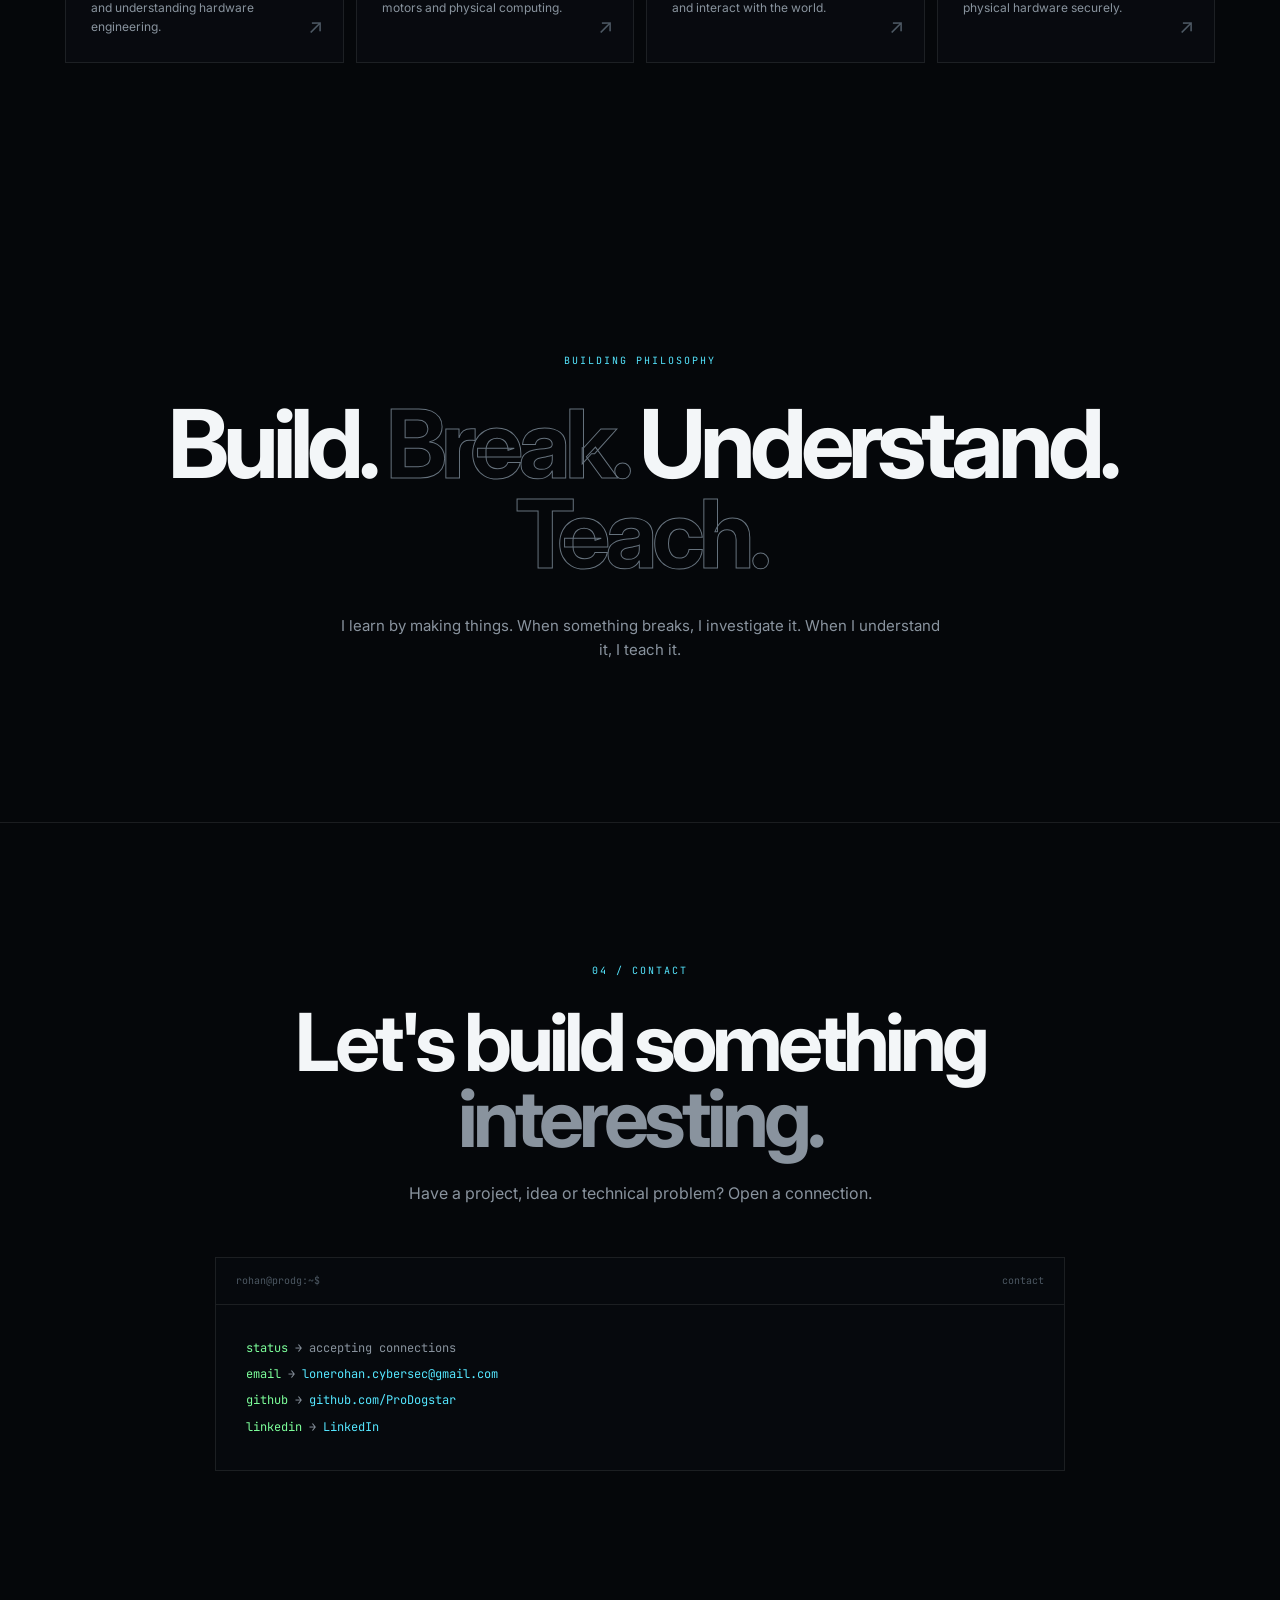
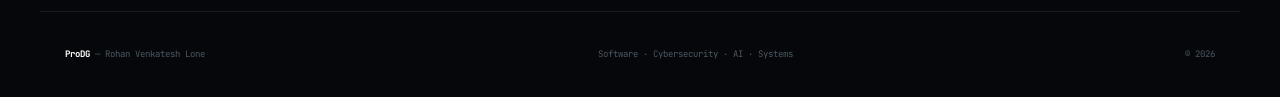
==== commit 8bb28568: "update" ====
--- a/index.html
+++ b/index.html
@@ -1000,7 +1000,7 @@
 </div>
 
 
-<script src="script.js"></script>
+<!--script src="script.js"></script>-->
 
 </body>
 </html> 
--- a/style.css
+++ b/style.css
@@ -1627,21 +1627,20 @@
 ========================= */
 
 .reveal {
+    opacity: 1;
+    transform: translateY(0);
+    transition: opacity 0.8s ease, transform 0.8s ease;
+}
+
+.js-enabled .reveal {
     opacity: 0;
-
-    transform: translateY(35px);
-
-    transition:
-        opacity 0.8s ease,
-        transform 0.8s ease;
-}
-
-.reveal.visible {
+    transform: translateY(30px);
+}
+
+.js-enabled .reveal.visible {
     opacity: 1;
-
     transform: translateY(0);
 }
-
 
 /* =========================
    RESPONSIVE
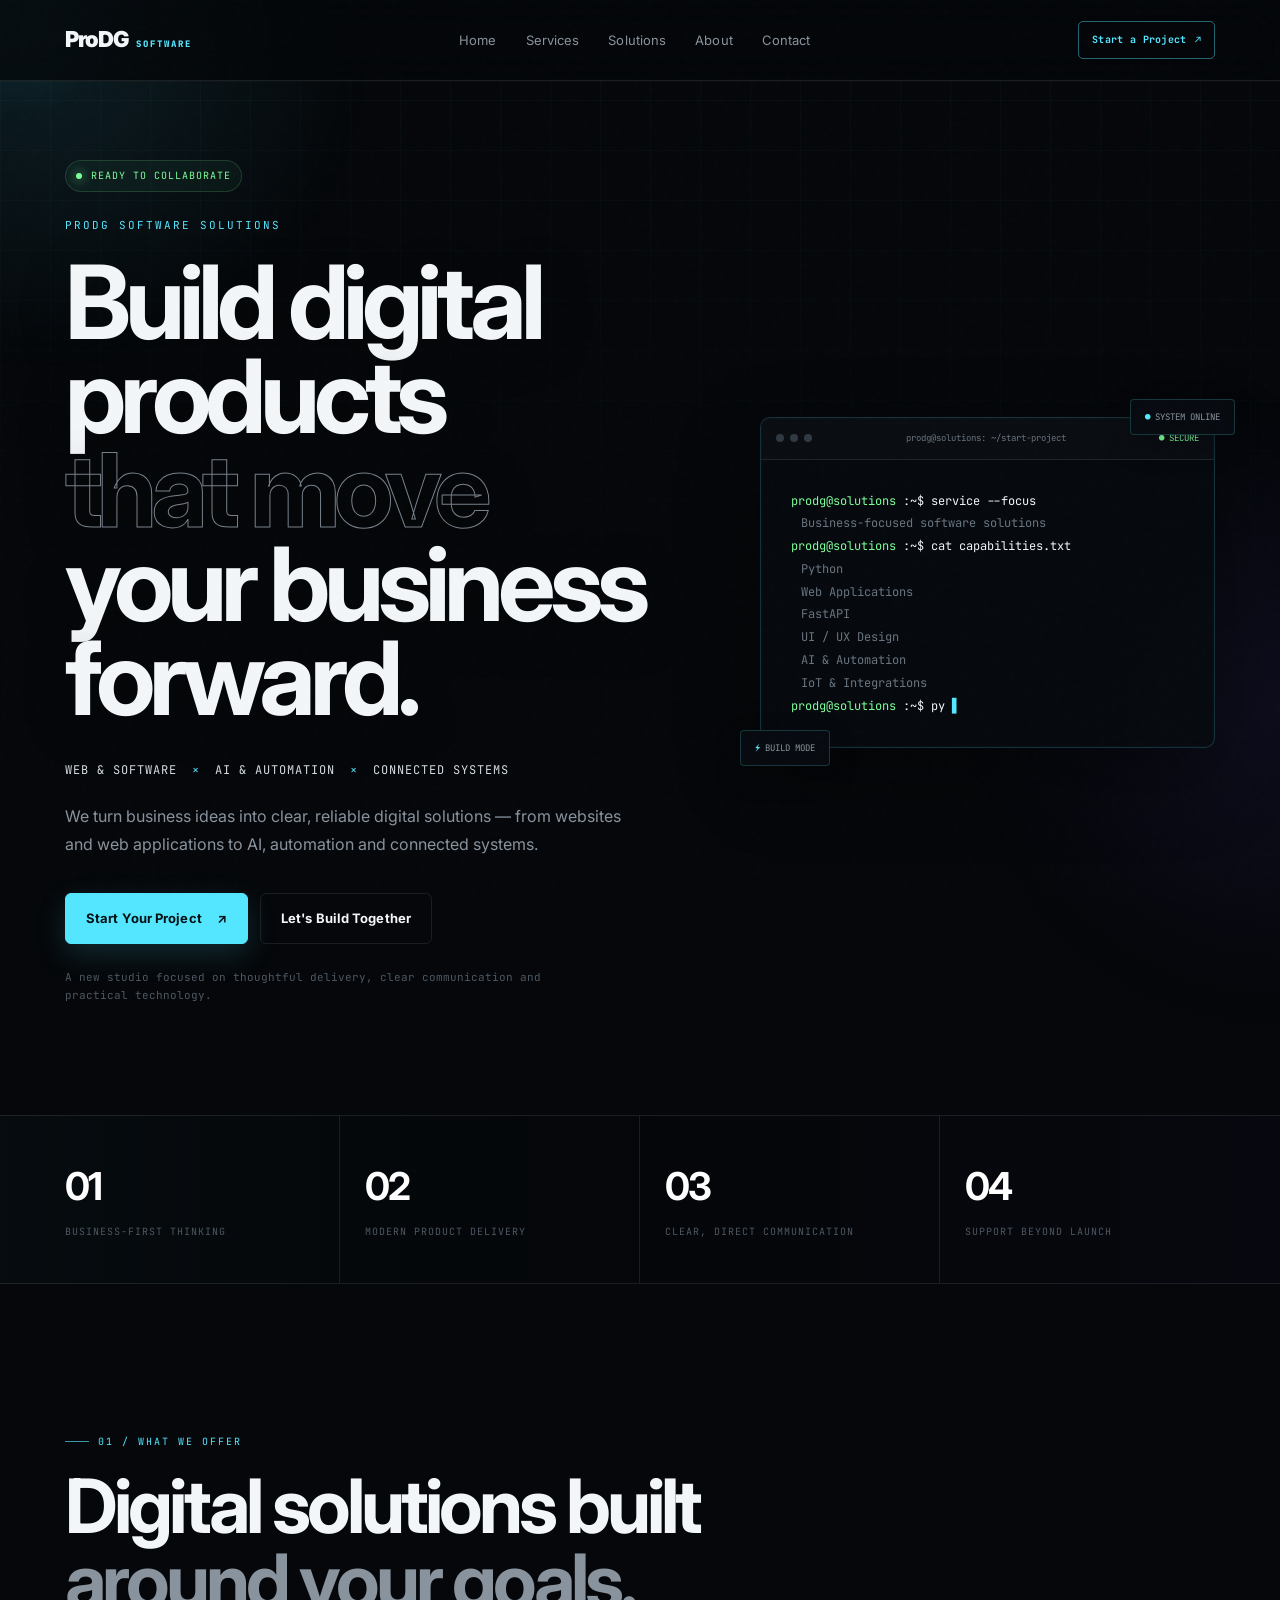
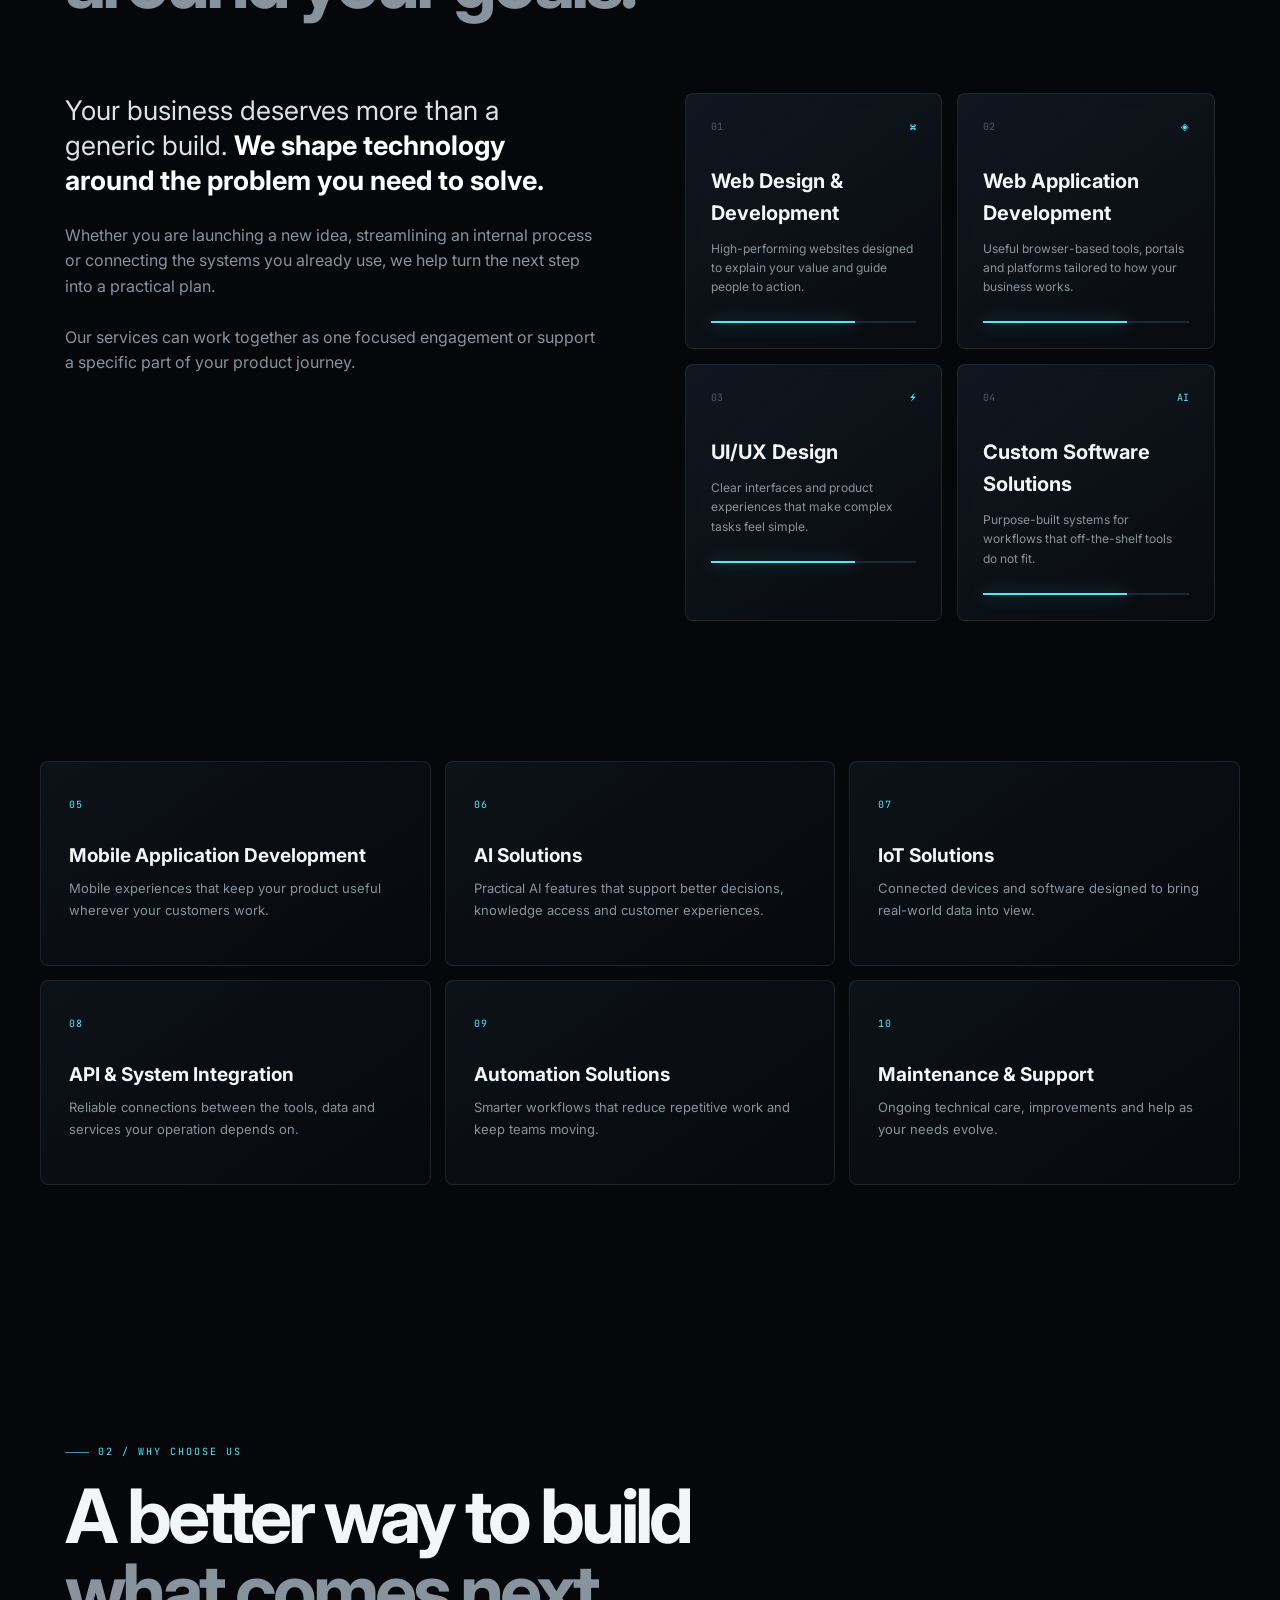
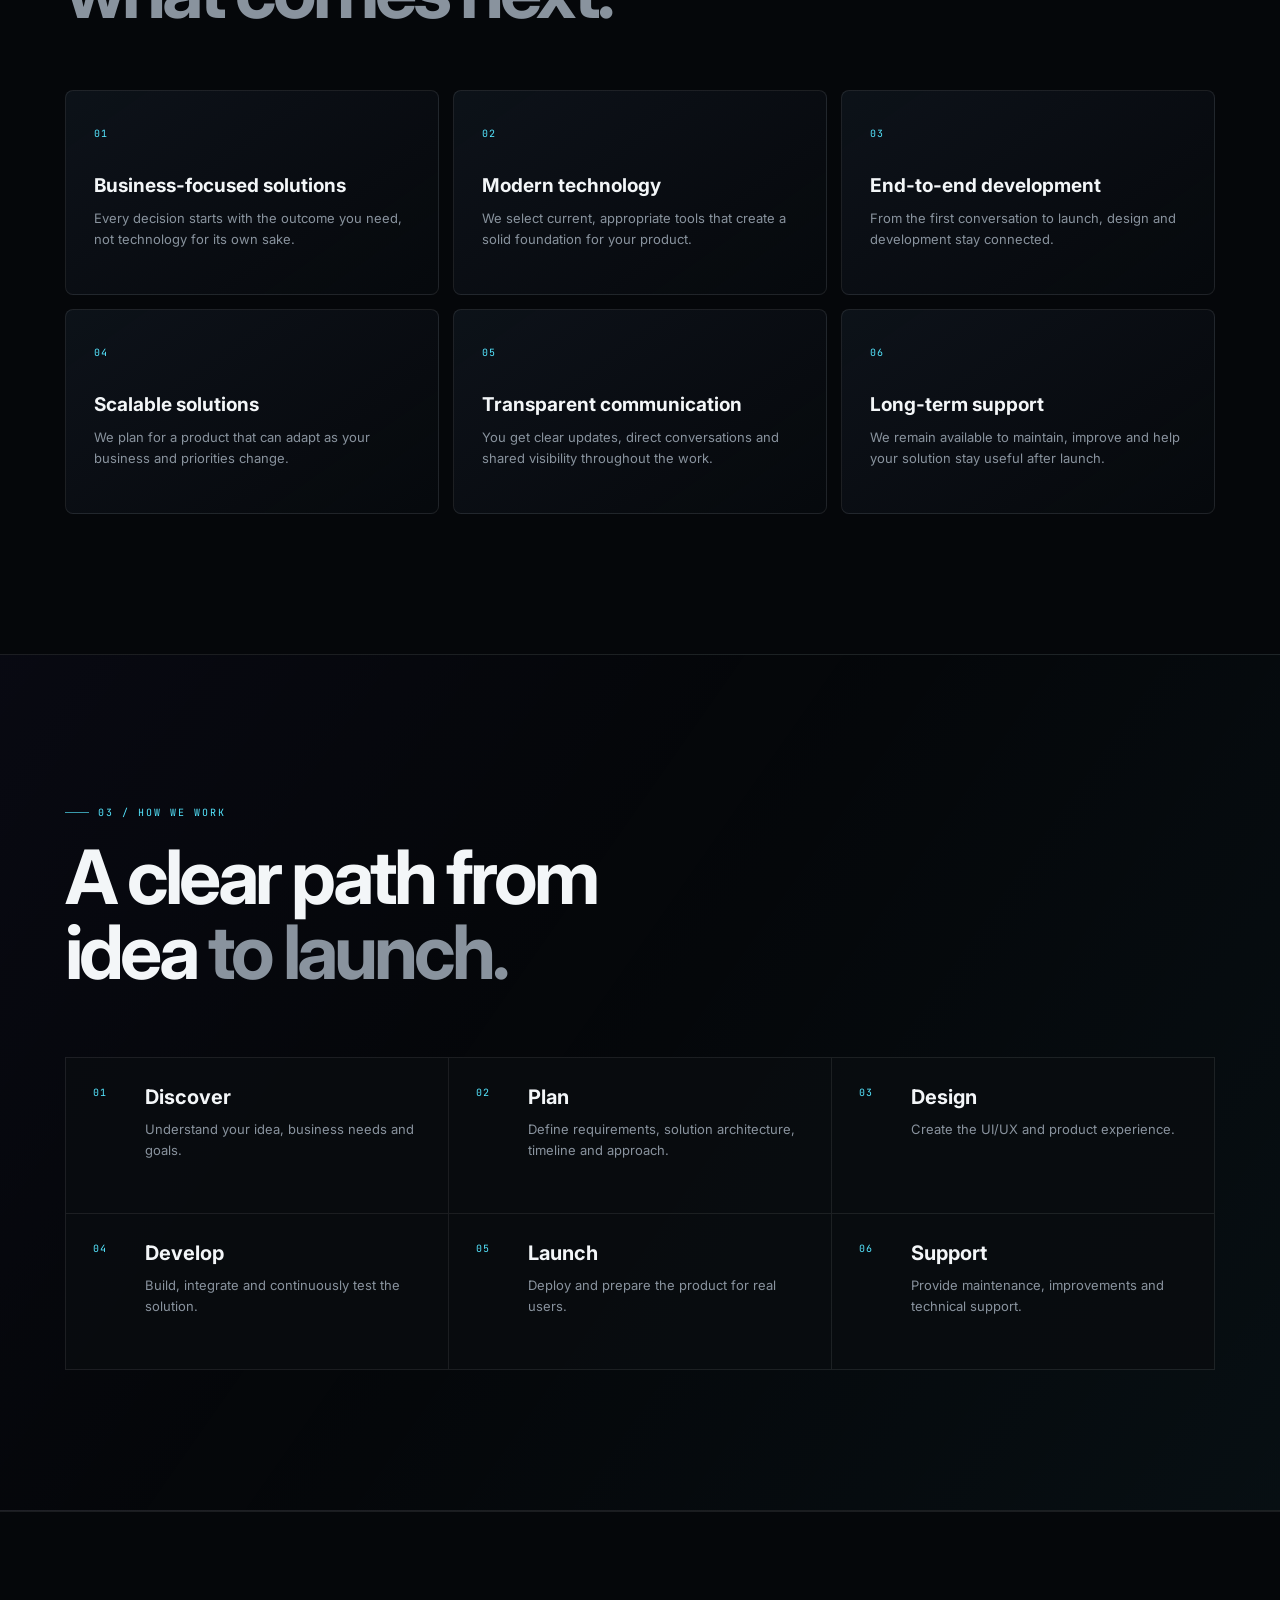
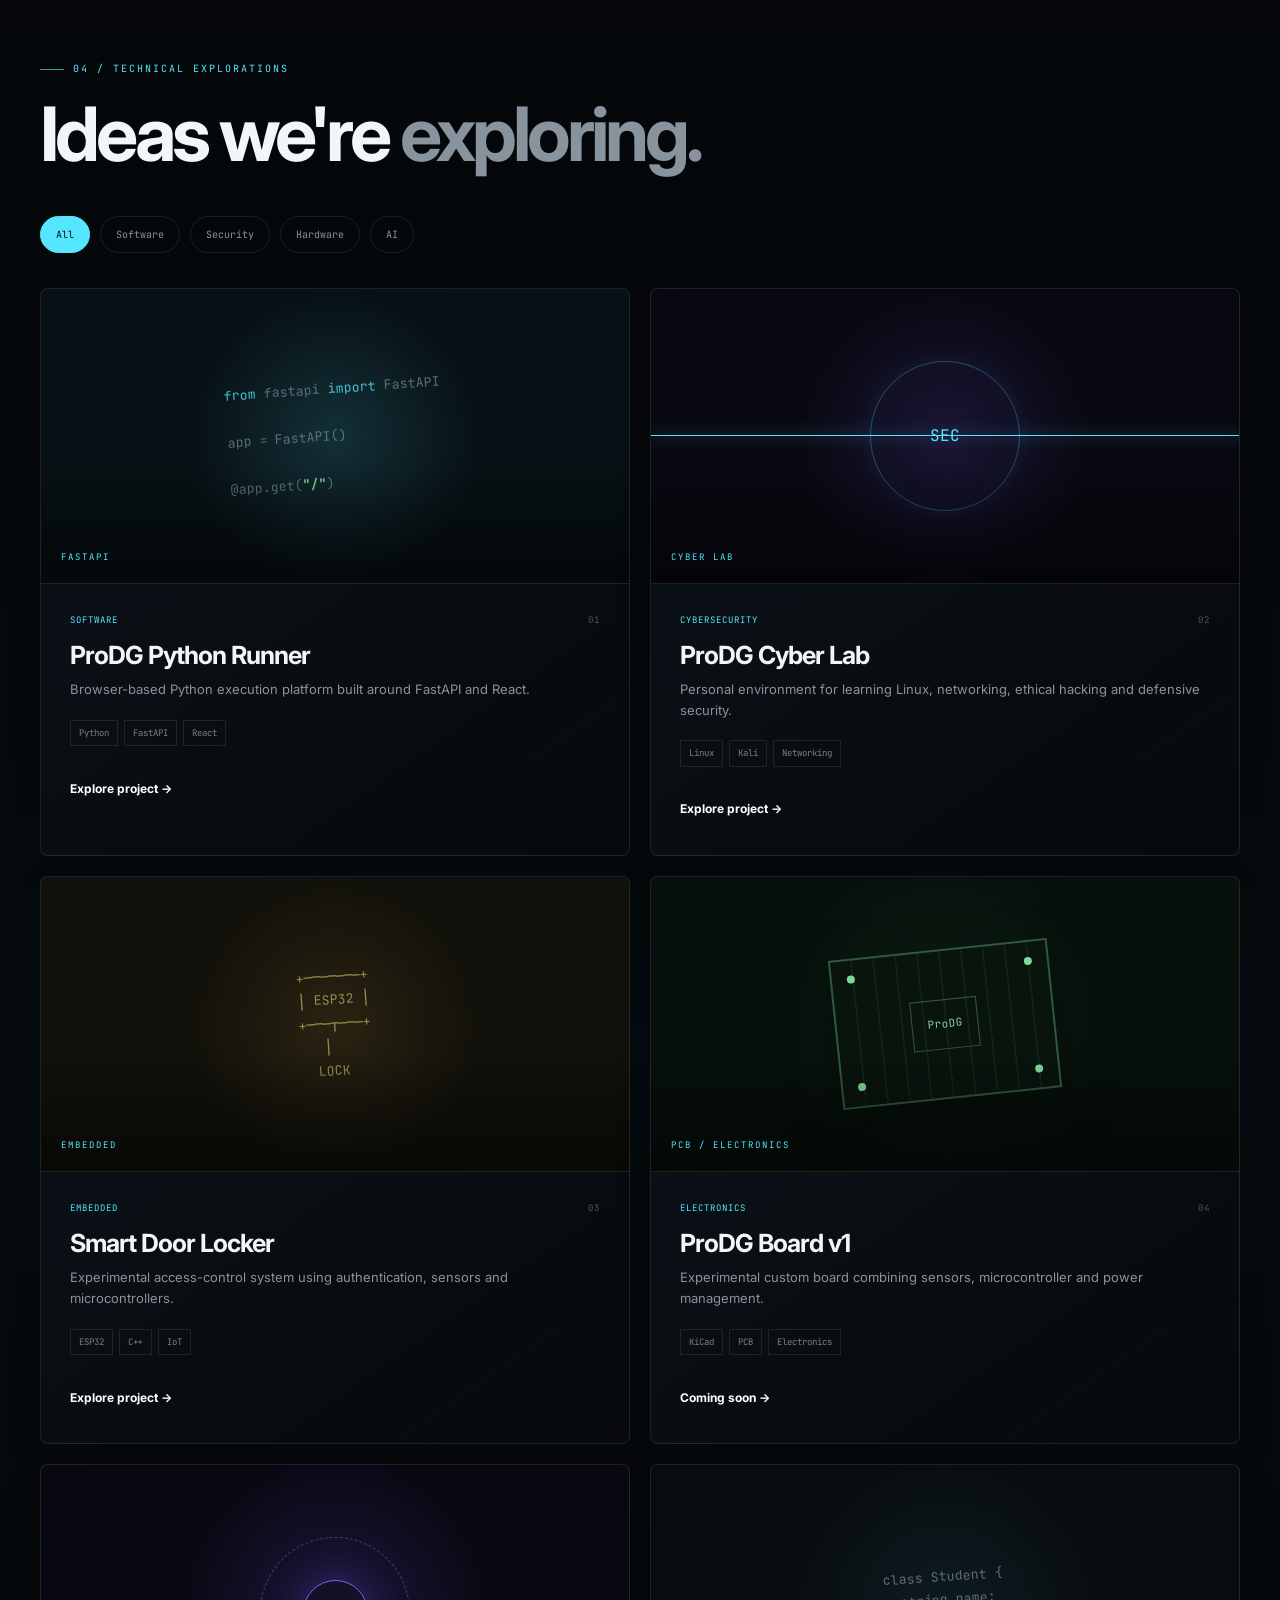
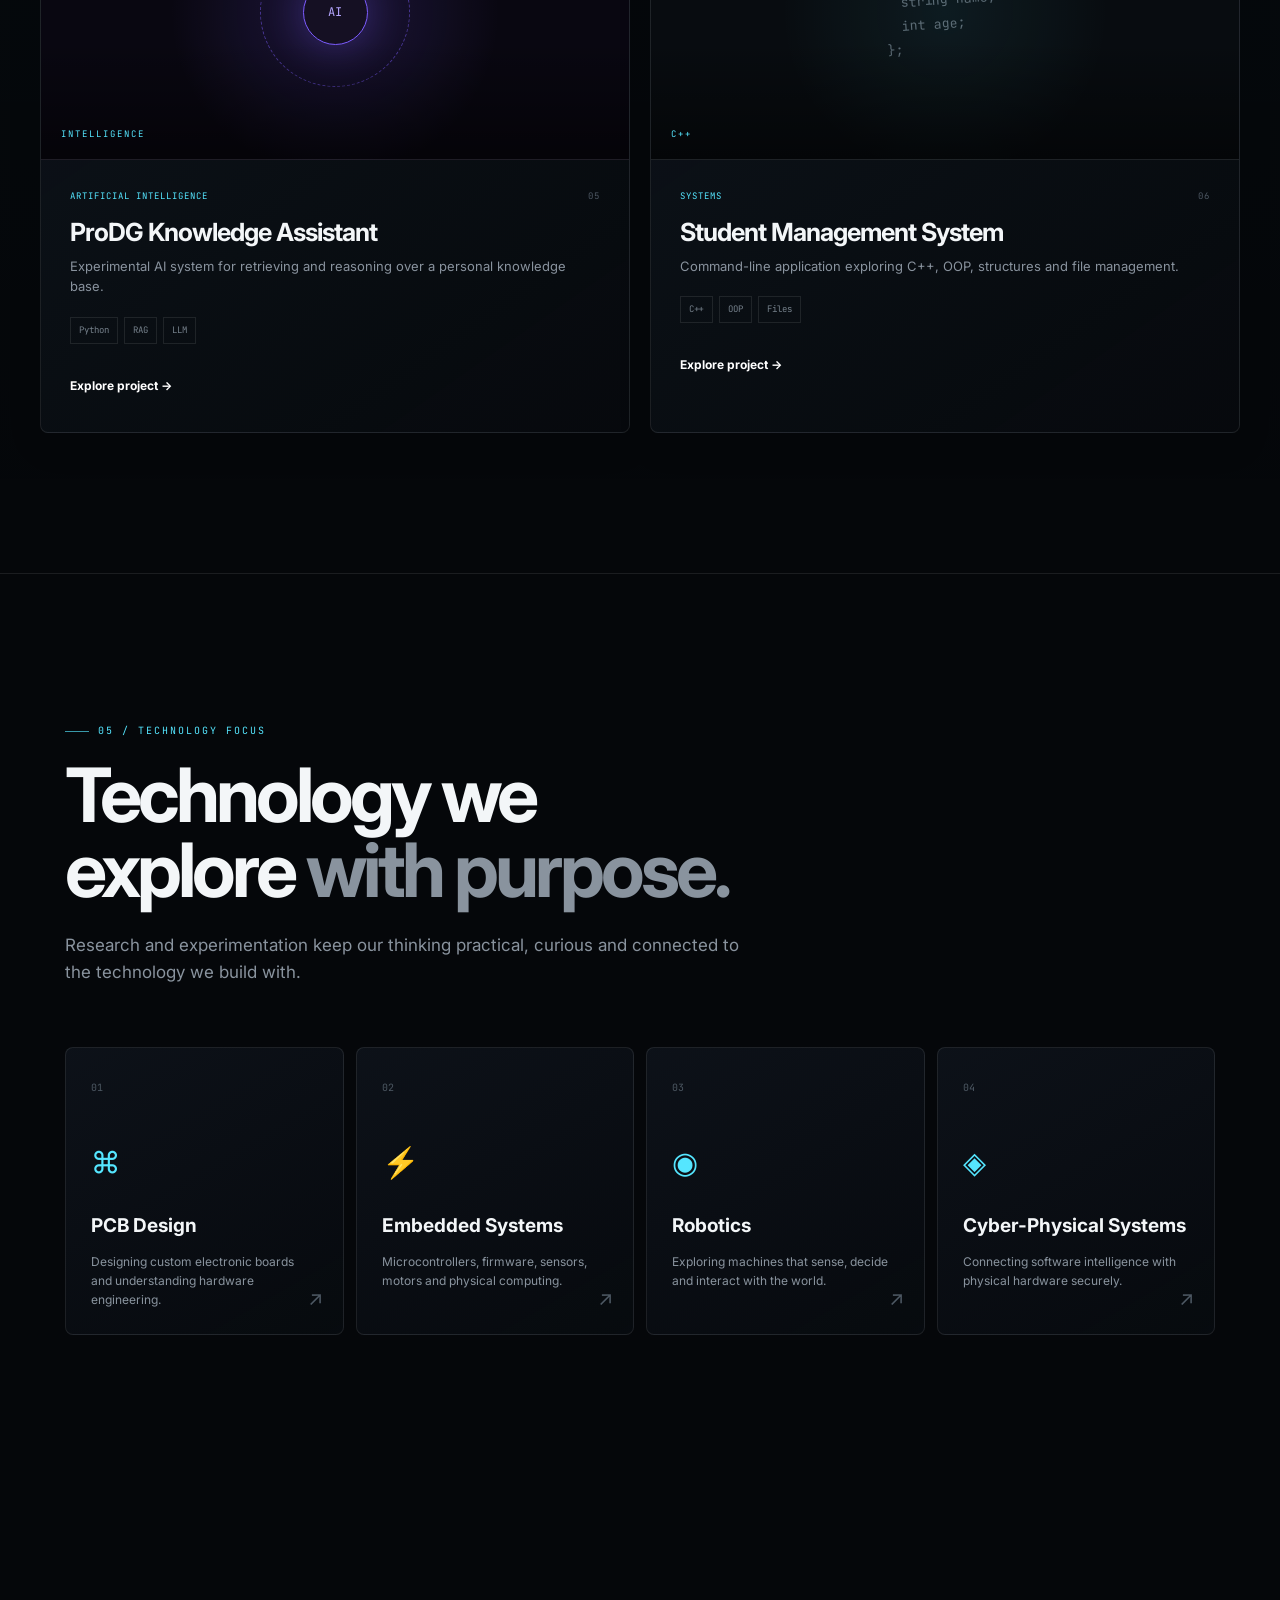
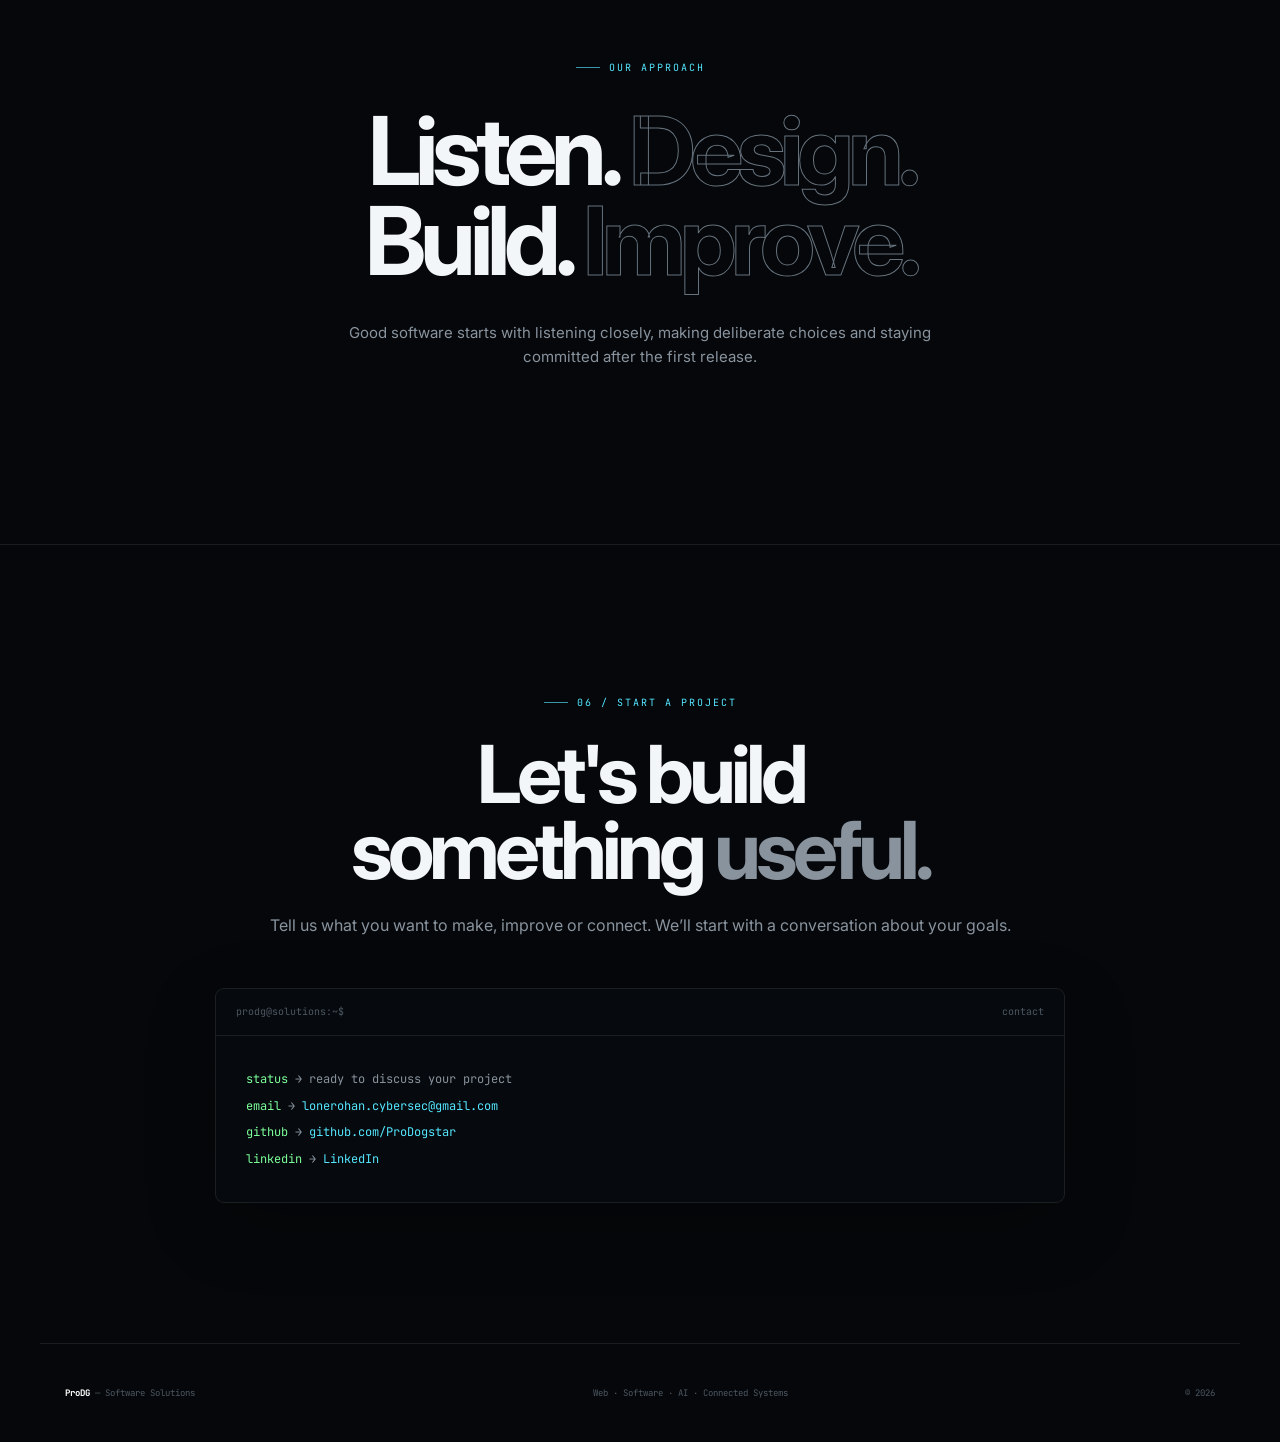
==== commit fcba4bdd: "Build ProDG software company website" ====
--- a/index.html
+++ b/index.html
@@ -5,9 +5,16 @@
     <meta name="viewport" content="width=device-width, initial-scale=1.0">
 
     <meta name="description"
-          content="Rohan Venkatesh Lone — Cybersecurity, Software Engineering, AI and Systems.">
-
-    <title>Rohan Lone | ProDG</title>
+          content="ProDG builds thoughtful web, software, AI, IoT and automation solutions for growing businesses.">
+
+    <title>ProDG | Software Solutions</title>
+    <meta name="theme-color" content="#05070a">
+    <link rel="canonical" href="https://prodogstar.github.io/prodgcorp/">
+    <meta property="og:type" content="website">
+    <meta property="og:title" content="ProDG | Software Solutions">
+    <meta property="og:description" content="Thoughtful web, software, AI, IoT and automation solutions for growing businesses.">
+    <meta property="og:url" content="https://prodogstar.github.io/prodgcorp/">
+    <meta name="twitter:card" content="summary">
 
     <link rel="preconnect" href="https://fonts.googleapis.com">
     <link rel="preconnect" href="https://fonts.gstatic.com" crossorigin>
@@ -19,6 +26,8 @@
 </head>
 
 <body>
+
+<a class="skip-link" href="#main-content">Skip to content</a>
 
 <!-- BACKGROUND -->
 <div class="background-grid"></div>
@@ -34,29 +43,32 @@
 
     <nav class="navbar">
 
-        <a href="#home" class="logo">
+        <a href="index.html" class="logo" aria-label="ProDG home">
             <span>ProDG</span>
-            <small>ROHAN</small>
+            <small>SOFTWARE</small>
         </a>
 
-        <button class="menu-btn" id="menuBtn">
-            ☰
+        <button class="menu-btn" id="menuBtn" type="button"
+                aria-label="Open navigation menu" aria-controls="navLinks"
+                aria-expanded="false">
+            MENU
         </button>
 
         <ul class="nav-links" id="navLinks">
-            <li><a href="#home">Home</a></li>
-            <li><a href="#about">About</a></li>
-            <li><a href="#projects">Work</a></li>
-            <li><a href="#lab">Lab</a></li>
-            <li><a href="#contact">Contact</a></li>
+            <li><a href="index.html" aria-current="page">Home</a></li>
+            <li><a href="services.html">Services</a></li>
+            <li><a href="solutions.html">Solutions</a></li>
+            <li><a href="about.html">About</a></li>
+            <li><a href="contact.html">Contact</a></li>
         </ul>
+        <a class="nav-cta" href="contact.html">Start a Project <span>↗</span></a>
 
     </nav>
 
 </header>
 
 
-<main>
+<main id="main-content">
 
 <!-- ================= HERO ================= -->
 
@@ -66,61 +78,45 @@
 
         <div class="status">
             <span class="status-dot"></span>
-            AVAILABLE FOR PROJECTS
+            READY TO COLLABORATE
         </div>
 
         <p class="eyebrow">
-            ROHAN VENKATESH LONE × PRODG CORP
+            PRODG SOFTWARE SOLUTIONS
         </p>
 
         <h1>
-            Build.
-            <span>Break.</span>
-            Understand.
+            Build digital products
+            <span>that move</span>
+            your business forward.
         </h1>
 
         <p class="hero-subtitle">
-            CYBERSECURITY
+            WEB & SOFTWARE
             <span>×</span>
-            SOFTWARE ENGINEERING
+            AI & AUTOMATION
             <span>×</span>
-            AI
+            CONNECTED SYSTEMS
         </p>
 
         <p class="hero-description">
-            I build software, explore cybersecurity, experiment with
-            artificial intelligence and investigate how systems work
-            from code to hardware.
+            We turn business ideas into clear, reliable digital solutions — from websites and web applications to AI, automation and connected systems.
         </p>
 
         <div class="hero-buttons">
 
-            <a href="#projects" class="btn btn-primary">
-                Explore My Work
+            <a href="contact.html" class="btn btn-primary">
+                Start Your Project
                 <span>↗</span>
             </a>
 
-            <a href="#contact" class="btn btn-outline">
-                Contact Me
+            <a href="services.html" class="btn btn-outline">
+                Let's Build Together
             </a>
 
         </div>
 
-        <div class="hero-socials">
-
-            <a href="https://github.com/ProDogstar"
-               target="_blank"
-               rel="noopener">
-                GitHub ↗
-            </a>
-
-            <a href="https://www.linkedin.com/"
-               target="_blank"
-               rel="noopener">
-                LinkedIn ↗
-            </a>
-
-        </div>
+        <p class="hero-note">A new studio focused on thoughtful delivery, clear communication and practical technology.</p>
 
     </div>
 
@@ -139,7 +135,7 @@
                     <span></span>
                 </div>
 
-                <p>rohan@prodg: ~/portfolio</p>
+                <p>prodg@solutions: ~/start-project</p>
 
                 <span class="terminal-lock">
                     ● SECURE
@@ -151,18 +147,18 @@
 
                 <p>
                     <span class="terminal-green">
-                        rohan@prodg
-                    </span>:~$ whoami
+                        prodg@solutions
+                    </span>:~$ service --focus
                 </p>
 
                 <p class="terminal-result">
-                    Rohan Venkatesh Lone
+                    Business-focused software solutions
                 </p>
 
                 <p>
                     <span class="terminal-green">
-                        rohan@prodg
-                    </span>:~$ cat skills.txt
+                        prodg@solutions
+                    </span>:~$ cat capabilities.txt
                 </p>
 
                 <p class="terminal-result">
@@ -170,7 +166,7 @@
                 </p>
 
                 <p class="terminal-result">
-                    Cybersecurity
+                    Web Applications
                 </p>
 
                 <p class="terminal-result">
@@ -178,20 +174,20 @@
                 </p>
 
                 <p class="terminal-result">
-                    C / C++
+                    UI / UX Design
                 </p>
 
                 <p class="terminal-result">
-                    AI / RAG
+                    AI & Automation
                 </p>
 
                 <p class="terminal-result">
-                    Linux
+                    IoT & Integrations
                 </p>
 
                 <p>
                     <span class="terminal-green">
-                        rohan@prodg
+                        prodg@solutions
                     </span>:~$
                     <span id="typingCommand"></span>
                     <span class="cursor">▋</span>
@@ -217,50 +213,35 @@
 </section>
 
 
-<!-- ================= STATS ================= -->
+<!-- ================= CAPABILITY STRIP ================= -->
 
 <section class="stats-section">
 
     <div class="stats">
 
-        <div class="stat reveal">
-            <strong class="counter" data-target="563">0</strong>
-            <span>Students Trained</span>
-        </div>
-
-        <div class="stat reveal">
-            <strong class="counter" data-target="700">0</strong>
-            <span>Artisans Trained</span>
-        </div>
-
-        <div class="stat reveal">
-            <strong class="counter" data-target="8.21">0</strong>
-            <span>Engineering CGPA</span>
-        </div>
-
-        <div class="stat reveal">
-            <strong>2026</strong>
-            <span>Building in Public</span>
-        </div>
+        <div class="stat reveal"><strong>01</strong><span>Business-first thinking</span></div>
+        <div class="stat reveal"><strong>02</strong><span>Modern product delivery</span></div>
+        <div class="stat reveal"><strong>03</strong><span>Clear, direct communication</span></div>
+        <div class="stat reveal"><strong>04</strong><span>Support beyond launch</span></div>
 
     </div>
 
 </section>
 
 
-<!-- ================= ABOUT ================= -->
-
-<section class="section" id="about">
+<!-- ================= SERVICES ================= -->
+
+<section class="section" id="services">
 
     <div class="section-heading reveal">
 
         <div class="section-number">
-            01 / ABOUT
+            01 / WHAT WE OFFER
         </div>
 
         <h2>
-            Curious about
-            <span>systems.</span>
+            Digital solutions built
+            <span>around your goals.</span>
         </h2>
 
     </div>
@@ -271,27 +252,18 @@
         <div class="about-text reveal">
 
             <p class="large-text">
-                I don't just want to use technology.
-                <strong>I want to understand it.</strong>
+                Your business deserves more than a generic build.
+                <strong>We shape technology around the problem you need to solve.</strong>
             </p>
 
             <p>
-                I am a computer engineer exploring the intersection
-                of software engineering, cybersecurity, artificial
-                intelligence and physical systems.
+                Whether you are launching a new idea, streamlining an internal process or connecting the systems you already use, we help turn the next step into a practical plan.
             </p>
 
             <p>
-                My approach is simple:
-                build something, break it, investigate why it broke,
-                understand the system and then teach what I learned.
+                Our services can work together as one focused engagement or support a specific part of your product journey.
             </p>
 
-            <p>
-                ProDG is my personal technology laboratory where
-                experiments become projects and projects become
-                deeper understanding.
-            </p>
 
         </div>
 
@@ -305,11 +277,10 @@
                     <span class="skill-icon">⌘</span>
                 </div>
 
-                <h3>Software</h3>
+                <h3>Web Design &amp; Development</h3>
 
                 <p>
-                    Python, C, C++, JavaScript, React,
-                    FastAPI and backend systems.
+                    High-performing websites designed to explain your value and guide people to action.
                 </p>
 
                 <div class="skill-line">
@@ -326,11 +297,10 @@
                     <span class="skill-icon">◈</span>
                 </div>
 
-                <h3>Cybersecurity</h3>
+                <h3>Web Application Development</h3>
 
                 <p>
-                    Linux, networking, ethical hacking,
-                    security analysis and defensive systems.
+                    Useful browser-based tools, portals and platforms tailored to how your business works.
                 </p>
 
                 <div class="skill-line">
@@ -347,11 +317,10 @@
                     <span class="skill-icon">⚡</span>
                 </div>
 
-                <h3>Systems</h3>
+                <h3>UI/UX Design</h3>
 
                 <p>
-                    Embedded systems, electronics,
-                    microcontrollers and physical computing.
+                    Clear interfaces and product experiences that make complex tasks feel simple.
                 </p>
 
                 <div class="skill-line">
@@ -368,11 +337,10 @@
                     <span class="skill-icon">AI</span>
                 </div>
 
-                <h3>Artificial Intelligence</h3>
+                <h3>Custom Software Solutions</h3>
 
                 <p>
-                    LLMs, RAG, automation and
-                    intelligent applications.
+                    Purpose-built systems for workflows that off-the-shelf tools do not fit.
                 </p>
 
                 <div class="skill-line">
@@ -388,6 +356,58 @@
 </section>
 
 
+<!-- ================= MORE SERVICES ================= -->
+
+<section class="services-more" aria-label="Additional services">
+    <div class="services-more-inner">
+        <article class="service-chip reveal"><span>05</span><h3>Mobile Application Development</h3><p>Mobile experiences that keep your product useful wherever your customers work.</p></article>
+        <article class="service-chip reveal"><span>06</span><h3>AI Solutions</h3><p>Practical AI features that support better decisions, knowledge access and customer experiences.</p></article>
+        <article class="service-chip reveal"><span>07</span><h3>IoT Solutions</h3><p>Connected devices and software designed to bring real-world data into view.</p></article>
+        <article class="service-chip reveal"><span>08</span><h3>API &amp; System Integration</h3><p>Reliable connections between the tools, data and services your operation depends on.</p></article>
+        <article class="service-chip reveal"><span>09</span><h3>Automation Solutions</h3><p>Smarter workflows that reduce repetitive work and keep teams moving.</p></article>
+        <article class="service-chip reveal"><span>10</span><h3>Maintenance &amp; Support</h3><p>Ongoing technical care, improvements and help as your needs evolve.</p></article>
+    </div>
+</section>
+
+
+<!-- ================= WHY PRODG ================= -->
+
+<section class="section why-section" id="why-us">
+    <div class="section-heading reveal">
+        <div class="section-number">02 / WHY CHOOSE US</div>
+        <h2>A better way to build <span>what comes next.</span></h2>
+    </div>
+    <div class="why-grid">
+        <article class="why-card reveal"><span>01</span><h3>Business-focused solutions</h3><p>Every decision starts with the outcome you need, not technology for its own sake.</p></article>
+        <article class="why-card reveal"><span>02</span><h3>Modern technology</h3><p>We select current, appropriate tools that create a solid foundation for your product.</p></article>
+        <article class="why-card reveal"><span>03</span><h3>End-to-end development</h3><p>From the first conversation to launch, design and development stay connected.</p></article>
+        <article class="why-card reveal"><span>04</span><h3>Scalable solutions</h3><p>We plan for a product that can adapt as your business and priorities change.</p></article>
+        <article class="why-card reveal"><span>05</span><h3>Transparent communication</h3><p>You get clear updates, direct conversations and shared visibility throughout the work.</p></article>
+        <article class="why-card reveal"><span>06</span><h3>Long-term support</h3><p>We remain available to maintain, improve and help your solution stay useful after launch.</p></article>
+    </div>
+</section>
+
+
+<!-- ================= PROCESS ================= -->
+
+<section class="process-section" id="process">
+    <div class="section process-inner">
+        <div class="section-heading reveal">
+            <div class="section-number">03 / HOW WE WORK</div>
+            <h2>A clear path from idea <span>to launch.</span></h2>
+        </div>
+        <ol class="process-list">
+            <li class="reveal"><span>01</span><div><h3>Discover</h3><p>Understand your idea, business needs and goals.</p></div></li>
+            <li class="reveal"><span>02</span><div><h3>Plan</h3><p>Define requirements, solution architecture, timeline and approach.</p></div></li>
+            <li class="reveal"><span>03</span><div><h3>Design</h3><p>Create the UI/UX and product experience.</p></div></li>
+            <li class="reveal"><span>04</span><div><h3>Develop</h3><p>Build, integrate and continuously test the solution.</p></div></li>
+            <li class="reveal"><span>05</span><div><h3>Launch</h3><p>Deploy and prepare the product for real users.</p></div></li>
+            <li class="reveal"><span>06</span><div><h3>Support</h3><p>Provide maintenance, improvements and technical support.</p></div></li>
+        </ol>
+    </div>
+</section>
+
+
 <!-- ================= PROJECTS ================= -->
 
 <section class="projects-section" id="projects">
@@ -397,12 +417,12 @@
         <div class="section-heading reveal">
 
             <div class="section-number">
-                02 / SELECTED WORK
+                04 / TECHNICAL EXPLORATIONS
             </div>
 
             <h2>
-                Things I'm
-                <span>building.</span>
+                Ideas we're
+                <span>exploring.</span>
             </h2>
 
         </div>
@@ -412,23 +432,23 @@
 
         <div class="project-filters reveal">
 
-            <button class="filter-btn active" data-filter="all">
+            <button class="filter-btn active" type="button" data-filter="all" aria-pressed="true">
                 All
             </button>
 
-            <button class="filter-btn" data-filter="software">
+            <button class="filter-btn" type="button" data-filter="software" aria-pressed="false">
                 Software
             </button>
 
-            <button class="filter-btn" data-filter="security">
+            <button class="filter-btn" type="button" data-filter="security" aria-pressed="false">
                 Security
             </button>
 
-            <button class="filter-btn" data-filter="hardware">
+            <button class="filter-btn" type="button" data-filter="hardware" aria-pressed="false">
                 Hardware
             </button>
 
-            <button class="filter-btn" data-filter="ai">
+            <button class="filter-btn" type="button" data-filter="ai" aria-pressed="false">
                 AI
             </button>
 
@@ -483,7 +503,7 @@
                         <span>React</span>
                     </div>
 
-                    <button class="project-open"
+                    <button class="project-open" type="button"
                             data-project="python">
                         Explore project →
                     </button>
@@ -535,7 +555,7 @@
                         <span>Networking</span>
                     </div>
 
-                    <button class="project-open"
+                    <button class="project-open" type="button"
                             data-project="cyber">
                         Explore project →
                     </button>
@@ -593,7 +613,7 @@
                         <span>IoT</span>
                     </div>
 
-                    <button class="project-open"
+                    <button class="project-open" type="button"
                             data-project="locker">
                         Explore project →
                     </button>
@@ -652,7 +672,7 @@
                         <span>Electronics</span>
                     </div>
 
-                    <button class="project-open"
+                    <button class="project-open" type="button"
                             data-project="pcb">
                         Coming soon →
                     </button>
@@ -703,7 +723,7 @@
                         <span>LLM</span>
                     </div>
 
-                    <button class="project-open"
+                    <button class="project-open" type="button"
                             data-project="ai">
                         Explore project →
                     </button>
@@ -756,7 +776,7 @@
                         <span>Files</span>
                     </div>
 
-                    <button class="project-open"
+                    <button class="project-open" type="button"
                             data-project="cpp">
                         Explore project →
                     </button>
@@ -779,20 +799,18 @@
     <div class="section-heading reveal">
 
         <div class="section-number">
-            03 / PRODG LAB
+            05 / TECHNOLOGY FOCUS
         </div>
 
         <h2>
-            Where ideas become
-            <span>experiments.</span>
+            Technology we explore
+            <span>with purpose.</span>
         </h2>
 
     </div>
 
     <p class="lab-intro reveal">
-        Not every idea starts as a company.
-        Some start as a circuit, a piece of code,
-        a sketch, a broken prototype or a question.
+        Research and experimentation keep our thinking practical, curious and connected to the technology we build with.
     </p>
 
 
@@ -855,20 +873,18 @@
 <section class="philosophy">
 
     <div class="section-number">
-        BUILDING PHILOSOPHY
+        OUR APPROACH
     </div>
 
     <h2>
+        Listen.
+        <span>Design.</span>
         Build.
-        <span>Break.</span>
-        Understand.
-        <span>Teach.</span>
+        <span>Improve.</span>
     </h2>
 
     <p>
-        I learn by making things.
-        When something breaks, I investigate it.
-        When I understand it, I teach it.
+        Good software starts with listening closely, making deliberate choices and staying committed after the first release.
     </p>
 
 </section>
@@ -881,24 +897,23 @@
     <div class="contact-inner">
 
         <div class="section-number">
-            04 / CONTACT
+            06 / START A PROJECT
         </div>
 
         <h2 class="reveal">
             Let's build something
-            <span>interesting.</span>
+            <span>useful.</span>
         </h2>
 
         <p class="contact-description reveal">
-            Have a project, idea or technical problem?
-            Open a connection.
+            Tell us what you want to make, improve or connect. We’ll start with a conversation about your goals.
         </p>
 
 
         <div class="contact-terminal reveal">
 
             <div class="contact-terminal-header">
-                <span>rohan@prodg:~$</span>
+                <span>prodg@solutions:~$</span>
                 <span>contact</span>
             </div>
 
@@ -906,7 +921,7 @@
 
                 <p>
                     <span class="green">status</span>
-                    → accepting connections
+                    → ready to discuss your project
                 </p>
 
                 <p>
@@ -921,7 +936,7 @@
                     <span class="green">github</span>
                     →
                     <a href="https://github.com/ProDogstar"
-                       target="_blank">
+                       target="_blank" rel="noopener noreferrer">
                         github.com/ProDogstar
                     </a>
                 </p>
@@ -930,7 +945,7 @@
                     <span class="green">linkedin</span>
                     →
                     <a href="https://www.linkedin.com/in/rohan-lone-a7a951147"
-                       target="_blank">
+                       target="_blank" rel="noopener noreferrer">
                         LinkedIn
                     </a>
                 </p>
@@ -953,11 +968,11 @@
 
     <div>
         <strong>ProDG</strong>
-        <span> — Rohan Venkatesh Lone</span>
+        <span> — Software Solutions</span>
     </div>
 
     <div>
-        Software · Cybersecurity · AI · Systems
+        Web · Software · AI · Connected Systems
     </div>
 
     <div>
@@ -969,11 +984,12 @@
 
 <!-- PROJECT MODAL -->
 
-<div class="modal" id="projectModal">
-
-    <div class="modal-box">
-
-        <button class="modal-close" id="modalClose">
+<div class="modal" id="projectModal" role="dialog" aria-modal="true"
+     aria-labelledby="modalTitle" aria-describedby="modalDescription" aria-hidden="true">
+
+    <div class="modal-box" tabindex="-1">
+
+        <button class="modal-close" id="modalClose" type="button" aria-label="Close project details">
             ×
         </button>
 
@@ -1000,7 +1016,7 @@
 </div>
 
 
-<!--script src="script.js"></script>-->
+<script src="script.js"></script>
 
 </body>
-</html> +</html>
--- a/style.css
+++ b/style.css
@@ -1,5 +1,3 @@
-@import url('https://fonts.googleapis.com/css2?family=Inter:wght@400;500;600;700;800;900&family=JetBrains+Mono:wght@400;500;700&display=swap');
-
 * {
     margin: 0;
     padding: 0;
@@ -45,6 +43,28 @@
     text-decoration: none;
 }
 
+:focus-visible {
+    outline: 2px solid var(--accent);
+    outline-offset: 4px;
+}
+
+.skip-link {
+    position: fixed;
+    top: 12px;
+    left: 12px;
+    z-index: 10000;
+    padding: 10px 14px;
+    background: var(--accent);
+    color: #041015;
+    font-weight: 700;
+    transform: translateY(-160%);
+    transition: transform 0.2s ease;
+}
+
+.skip-link:focus {
+    transform: translateY(0);
+}
+
 button {
     font-family: inherit;
 }
@@ -176,6 +196,10 @@
     border-bottom: 1px solid var(--border);
 }
 
+.header.header-scrolled {
+    background: rgba(5,7,10,0.92);
+}
+
 .navbar {
     max-width: var(--max);
 
@@ -242,10 +266,31 @@
 
     color: white;
 
-    font-size: 24px;
+    font-family: "JetBrains Mono", monospace;
+    font-size: 10px;
+    font-weight: 700;
+    letter-spacing: 1px;
 
     cursor: pointer;
 }
+
+.nav-cta {
+    display: inline-flex;
+    align-items: center;
+    gap: 8px;
+    min-height: 38px;
+    padding: 0 13px;
+    border: 1px solid rgba(85,230,255,0.42);
+    border-radius: 5px;
+    color: var(--accent);
+    font-family: "JetBrains Mono", monospace;
+    font-size: 10px;
+    font-weight: 700;
+    letter-spacing: .3px;
+    transition: background .25s ease, color .25s ease, transform .25s ease;
+}
+
+.nav-cta:hover { background: var(--accent); color: #041015; transform: translateY(-1px); }
 
 
 /* =========================
@@ -893,6 +938,276 @@
     display: none;
 }
 
+/* =========================
+   COMPANY SECTIONS
+========================= */
+
+.hero-note {
+    max-width: 520px;
+    margin-top: 24px;
+    color: var(--dim);
+    font-family: "JetBrains Mono", monospace;
+    font-size: 11px;
+    line-height: 1.7;
+}
+
+/* =========================
+   INNER PAGES
+========================= */
+
+.page-hero {
+    min-height: min(670px, 82vh);
+    padding: 190px 25px 100px;
+    border-bottom: 1px solid var(--border);
+    background: linear-gradient(125deg, rgba(85,230,255,.05), transparent 42%, rgba(124,92,255,.06));
+    display: grid;
+    align-items: end;
+}
+
+.page-hero-inner {
+    width: min(var(--max), 100%);
+    margin: auto;
+}
+
+.page-hero h1 {
+    max-width: 900px;
+    margin-top: 18px;
+    font-size: clamp(54px, 8vw, 106px);
+    line-height: .94;
+    letter-spacing: clamp(-5px, -.4vw, -2px);
+}
+
+.page-hero h1 span,
+.page-cta h2 span,
+.possibility-panel h2 span,
+.about-company h2 span { color: transparent; -webkit-text-stroke: 1px #73808a; }
+
+.page-hero p:not(.eyebrow) {
+    max-width: 660px;
+    margin-top: 26px;
+    color: var(--muted);
+    font-size: 17px;
+    line-height: 1.75;
+}
+
+.page-hero .btn { margin-top: 32px; }
+
+.service-detail-grid {
+    display: grid;
+    grid-template-columns: repeat(2, 1fr);
+    gap: 14px;
+    margin-top: 65px;
+}
+
+.service-detail {
+    min-height: 260px;
+    padding: 31px;
+    border: 1px solid var(--border);
+    border-radius: 9px;
+    background: linear-gradient(145deg, rgba(16,22,30,.9), rgba(7,10,14,.74));
+    transition: transform .3s ease, border-color .3s ease, box-shadow .3s ease;
+}
+
+.service-detail:hover { transform: translateY(-5px); border-color: rgba(85,230,255,.35); box-shadow: 0 23px 55px rgba(0,0,0,.26); }
+.service-detail > span, .solution-card > span, .principle-card > span { color: var(--accent); font: 10px "JetBrains Mono", monospace; letter-spacing: 1px; }
+.service-detail h2 { margin-top: 24px; font-size: 23px; line-height: 1.2; }
+.service-detail p { margin-top: 9px; color: var(--muted); font-size: 14px; line-height: 1.65; }
+.service-detail strong { display: block; margin-top: 20px; color: #dce7ec; font: 10px "JetBrains Mono", monospace; letter-spacing: 1px; text-transform: uppercase; }
+
+.solution-grid, .principle-grid {
+    display: grid;
+    grid-template-columns: repeat(4, 1fr);
+    gap: 14px;
+    margin-top: 65px;
+}
+
+.solution-card, .principle-card {
+    min-height: 230px;
+    padding: 27px;
+    border: 1px solid var(--border);
+    border-radius: 8px;
+    background: rgba(10,14,19,.74);
+    transition: transform .3s ease, border-color .3s ease, background .3s ease;
+}
+
+.solution-card:hover, .principle-card:hover { transform: translateY(-5px); border-color: rgba(124,92,255,.45); background: rgba(18,22,32,.9); }
+.solution-card h2, .principle-card h3 { margin-top: 28px; font-size: 19px; line-height: 1.2; }
+.solution-card p, .principle-card p { margin-top: 11px; color: var(--muted); font-size: 13px; line-height: 1.68; }
+
+.possibility-panel, .about-company {
+    display: grid;
+    grid-template-columns: 1fr 1fr;
+    gap: clamp(40px, 8vw, 120px);
+    align-items: end;
+}
+
+.possibility-panel { padding-top: 70px; padding-bottom: 70px; border-top: 1px solid var(--border); border-bottom: 1px solid var(--border); }
+.possibility-panel h2, .about-company h2 { margin-top: 18px; font-size: clamp(38px, 5vw, 65px); line-height: 1; letter-spacing: -3px; }
+.possibility-panel > p, .about-company-copy p { color: var(--muted); font-size: 16px; line-height: 1.75; }
+
+.about-company { align-items: start; }
+.about-company-copy p { max-width: 650px; margin-top: 24px; }
+.mission-card { padding: 38px; border: 1px solid rgba(85,230,255,.28); border-radius: 9px; background: linear-gradient(145deg, rgba(13,29,36,.86), rgba(9,12,20,.74)); }
+.mission-card > span, .contact-direct span { color: var(--accent); font: 10px "JetBrains Mono", monospace; letter-spacing: 1.5px; }
+.mission-card p { margin-top: 25px; font-size: 25px; line-height: 1.3; }
+
+.page-cta { padding: clamp(100px, 13vw, 170px) 25px; text-align: center; }
+.page-cta > div { max-width: 850px; margin: auto; }
+.page-cta h2 { margin: 24px auto 32px; font-size: clamp(45px, 7vw, 84px); line-height: .96; letter-spacing: -4px; }
+
+.contact-page-hero { min-height: 560px; }
+.contact-layout { display: grid; grid-template-columns: .75fr 1.25fr; gap: clamp(40px, 8vw, 110px); align-items: start; }
+.contact-intro h2 { margin-top: 18px; font-size: clamp(38px, 5vw, 58px); line-height: 1; letter-spacing: -3px; }
+.contact-intro h2 span { color: var(--muted); }
+.contact-intro > p { margin-top: 24px; color: var(--muted); }
+.contact-direct { display: grid; gap: 8px; margin-top: 44px; }
+.contact-direct a { color: var(--text); font-size: 15px; }
+.contact-direct a:hover { color: var(--accent); }
+.project-form { padding: 34px; border: 1px solid var(--border); border-radius: 10px; background: linear-gradient(145deg, rgba(15,21,29,.92), rgba(7,10,14,.82)); }
+.form-row { display: grid; grid-template-columns: 1fr 1fr; gap: 16px; }
+.form-field { display: grid; gap: 8px; margin-bottom: 18px; }
+.form-field label { color: #d8e1e6; font-size: 13px; font-weight: 600; }
+.form-field label span { color: var(--accent); }
+.form-field input, .form-field select, .form-field textarea { width: 100%; padding: 13px 14px; border: 1px solid var(--border); border-radius: 5px; background: rgba(4,7,10,.72); color: var(--text); font: 14px "Inter", sans-serif; transition: border-color .2s ease, box-shadow .2s ease; }
+.form-field textarea { resize: vertical; min-height: 145px; }
+.form-field select option { background: #0b1015; }
+.form-field input:focus, .form-field select:focus, .form-field textarea:focus { outline: 0; border-color: var(--accent); box-shadow: 0 0 0 3px rgba(85,230,255,.1); }
+.form-note, .form-status { color: var(--dim); font-size: 12px; }
+.form-note { margin: 3px 0 19px; }.form-status { min-height: 20px; margin-top: 14px; color: var(--accent); }
+
+@media(max-width: 1000px) { .solution-grid, .principle-grid { grid-template-columns: repeat(2, 1fr); } .contact-layout { grid-template-columns: 1fr; } }
+@media(max-width: 750px) { .page-hero { min-height: 520px; padding: 145px 18px 70px; } .page-hero h1 { font-size: clamp(46px, 14vw, 65px); letter-spacing: -3px; } .service-detail-grid { grid-template-columns: 1fr; margin-top: 45px; } .possibility-panel, .about-company { grid-template-columns: 1fr; } .solution-grid, .principle-grid { margin-top: 45px; } .page-cta { padding-left: 18px; padding-right: 18px; } }
+@media(max-width: 500px) { .solution-grid, .principle-grid, .form-row { grid-template-columns: 1fr; } .project-form { padding: 23px; } .service-detail { padding: 25px; } .mission-card { padding: 27px; } }
+
+.services-more {
+    padding: 0 25px 110px;
+}
+
+.services-more-inner,
+.why-grid {
+    max-width: var(--max);
+    margin: 0 auto;
+    display: grid;
+    grid-template-columns: repeat(3, 1fr);
+    gap: 14px;
+}
+
+.service-chip,
+.why-card {
+    position: relative;
+    min-height: 205px;
+    padding: 28px;
+    border: 1px solid var(--border);
+    border-radius: 8px;
+    background: linear-gradient(145deg, rgba(15, 21, 29, 0.82), rgba(7, 10, 14, 0.68));
+    overflow: hidden;
+    transition: transform 0.3s ease, border-color 0.3s ease, box-shadow 0.3s ease;
+}
+
+.service-chip::after,
+.why-card::after {
+    content: "";
+    position: absolute;
+    inset: auto -20% -75% 35%;
+    height: 150px;
+    background: radial-gradient(ellipse, rgba(85, 230, 255, 0.12), transparent 68%);
+    opacity: 0;
+    transition: opacity 0.3s ease;
+    pointer-events: none;
+}
+
+.service-chip:hover,
+.why-card:hover {
+    transform: translateY(-6px);
+    border-color: rgba(85, 230, 255, 0.34);
+    box-shadow: 0 22px 55px rgba(0, 0, 0, 0.28);
+}
+
+.service-chip:hover::after,
+.why-card:hover::after { opacity: 1; }
+
+.service-chip > span,
+.why-card > span,
+.process-list > li > span {
+    color: var(--accent);
+    font-family: "JetBrains Mono", monospace;
+    font-size: 10px;
+    letter-spacing: 1px;
+}
+
+.service-chip h3,
+.why-card h3 {
+    margin-top: 30px;
+    font-size: 19px;
+    line-height: 1.2;
+}
+
+.service-chip p,
+.why-card p,
+.process-list p {
+    margin-top: 10px;
+    color: var(--muted);
+    font-size: 13px;
+    line-height: 1.65;
+}
+
+.why-section { padding-bottom: 125px; }
+.why-grid { margin-top: 62px; }
+
+.process-section {
+    border-top: 1px solid var(--border);
+    border-bottom: 1px solid var(--border);
+    background: linear-gradient(125deg, rgba(124, 92, 255, 0.035), transparent 42%, rgba(85, 230, 255, 0.04));
+}
+
+.process-list {
+    display: grid;
+    grid-template-columns: repeat(3, 1fr);
+    gap: 1px;
+    margin-top: 68px;
+    padding: 1px;
+    list-style: none;
+    background: var(--border);
+}
+
+.process-list li {
+    display: grid;
+    grid-template-columns: 36px 1fr;
+    gap: 16px;
+    min-height: 155px;
+    padding: 27px;
+    background: rgba(7, 10, 14, 0.9);
+    transition: background 0.25s ease;
+}
+
+.process-list li:hover { background: rgba(16, 25, 33, 0.95); }
+.process-list h3 { font-size: 20px; line-height: 1.2; }
+
+@media (max-width: 1000px) {
+    .services-more-inner,
+    .why-grid,
+    .process-list { grid-template-columns: repeat(2, 1fr); }
+}
+
+@media (max-width: 750px) {
+    .services-more { padding: 0 25px 80px; }
+    .services-more-inner,
+    .why-grid,
+    .process-list { grid-template-columns: 1fr; }
+    .why-grid { margin-top: 42px; }
+    .process-list { margin-top: 48px; }
+}
+
+@media (max-width: 500px) {
+    .services-more { padding-left: 18px; padding-right: 18px; }
+    .service-chip, .why-card { min-height: auto; padding: 24px; }
+    .process-list li { min-height: auto; padding: 23px; }
+}
+
+.project-card[hidden] {
+    display: none;
+}
+
 .project-visual {
     position: relative;
 
@@ -1604,6 +1919,8 @@
 .modal-tags {
     display: flex;
 
+    flex-wrap: wrap;
+
     gap: 7px;
 
     margin-top: 25px;
@@ -1619,6 +1936,22 @@
     font-family: "JetBrains Mono";
 
     font-size: 9px;
+}
+
+.modal-project-link {
+    padding: 6px 9px;
+
+    border: 1px solid rgba(85,230,255,0.35);
+
+    color: var(--accent);
+
+    font-family: "JetBrains Mono";
+
+    font-size: 9px;
+}
+
+.modal-project-link:hover {
+    background: rgba(85,230,255,0.1);
 }
 
 
@@ -1693,6 +2026,8 @@
         display: flex;
     }
 
+    .nav-cta { min-height: 32px; padding: 0 8px; font-size: 9px; }
+
     .stats {
         grid-template-columns: repeat(2, 1fr);
     }
@@ -1775,4 +2110,355 @@
         padding: 35px 25px;
     }
 
-}+}
+
+@media (prefers-reduced-motion: reduce) {
+
+    html {
+        scroll-behavior: auto;
+    }
+
+    *,
+    *::before,
+    *::after {
+        animation-duration: 0.01ms !important;
+        animation-iteration-count: 1 !important;
+        scroll-behavior: auto !important;
+        transition-duration: 0.01ms !important;
+    }
+
+    .cursor-glow {
+        display: none;
+    }
+}
+
+/* =========================
+   VISUAL POLISH
+========================= */
+
+::selection {
+    background: rgba(85,230,255,0.85);
+    color: #031014;
+}
+
+body {
+    -webkit-font-smoothing: antialiased;
+    text-rendering: optimizeLegibility;
+}
+
+.header {
+    background: rgba(5,7,10,0.78);
+    box-shadow: 0 1px 0 rgba(255,255,255,0.025);
+    transition: background 0.3s ease, box-shadow 0.3s ease;
+}
+
+.header.header-scrolled {
+    box-shadow: 0 14px 45px rgba(0,0,0,0.24);
+}
+
+.navbar {
+    height: 80px;
+}
+
+.logo {
+    letter-spacing: -1.3px;
+}
+
+.nav-links {
+    gap: 9px;
+}
+
+.nav-links a {
+    position: relative;
+    padding: 8px 10px;
+    border-radius: 6px;
+    letter-spacing: 0.1px;
+}
+
+.nav-links a::after {
+    content: "";
+    position: absolute;
+    right: 10px;
+    bottom: 4px;
+    left: 10px;
+    height: 1px;
+    background: var(--accent);
+    transform: scaleX(0);
+    transform-origin: left;
+    transition: transform 0.25s ease;
+}
+
+.nav-links a:hover {
+    color: #effcff;
+    background: rgba(85,230,255,0.06);
+}
+
+.nav-links a:hover::after {
+    transform: scaleX(1);
+}
+
+.hero {
+    padding-top: 160px;
+    padding-bottom: 110px;
+}
+
+.status {
+    width: fit-content;
+    padding: 7px 10px;
+    border: 1px solid rgba(125,255,155,0.16);
+    border-radius: 999px;
+    background: rgba(125,255,155,0.045);
+}
+
+.eyebrow {
+    margin-top: 25px;
+}
+
+.hero h1 {
+    max-width: 680px;
+    text-wrap: balance;
+    text-shadow: 0 12px 50px rgba(0,0,0,0.28);
+}
+
+.hero-description {
+    max-width: 560px;
+    line-height: 1.75;
+}
+
+.hero-buttons {
+    gap: 12px;
+}
+
+.btn {
+    min-height: 48px;
+    border-radius: 6px;
+    font-weight: 700;
+    letter-spacing: 0.1px;
+}
+
+.btn-primary {
+    box-shadow: 0 10px 30px rgba(85,230,255,0.16);
+}
+
+.btn-primary:hover {
+    box-shadow: 0 15px 35px rgba(85,230,255,0.25);
+}
+
+.btn-outline:hover {
+    border-color: rgba(85,230,255,0.55);
+    background: rgba(85,230,255,0.07);
+}
+
+.hero-socials a {
+    padding-bottom: 3px;
+    border-bottom: 1px solid transparent;
+}
+
+.hero-socials a:hover {
+    border-color: var(--accent);
+}
+
+.terminal {
+    border-color: rgba(85,230,255,0.18);
+    border-radius: 10px;
+    box-shadow: 0 28px 80px rgba(0,0,0,0.34), 0 0 0 1px rgba(85,230,255,0.025) inset;
+}
+
+.terminal-header {
+    border-radius: 10px 10px 0 0;
+    background: rgba(255,255,255,0.018);
+}
+
+.terminal-badge {
+    border-color: rgba(85,230,255,0.2);
+    border-radius: 4px;
+    box-shadow: 0 10px 28px rgba(0,0,0,0.22);
+}
+
+.stats-section {
+    background: linear-gradient(90deg, rgba(85,230,255,0.025), transparent 45%, rgba(124,92,255,0.025));
+}
+
+.stat {
+    transition: background 0.25s ease;
+}
+
+.stat:hover {
+    background: rgba(255,255,255,0.018);
+}
+
+.stat strong {
+    font-size: clamp(32px, 3vw, 42px);
+}
+
+.section {
+    padding-top: clamp(90px, 11vw, 140px);
+    padding-bottom: clamp(90px, 11vw, 140px);
+}
+
+.section-heading h2,
+.philosophy h2,
+.contact-inner h2 {
+    text-wrap: balance;
+}
+
+.section-number {
+    display: inline-flex;
+    align-items: center;
+    gap: 9px;
+}
+
+.section-number::before {
+    content: "";
+    width: 24px;
+    height: 1px;
+    background: currentColor;
+    opacity: 0.65;
+}
+
+.about-grid {
+    gap: clamp(45px, 7vw, 90px);
+}
+
+.skill-card,
+.project-card,
+.lab-card {
+    border-radius: 8px;
+}
+
+.skill-card {
+    background: linear-gradient(145deg, rgba(18,25,34,0.9), rgba(10,14,19,0.72));
+}
+
+.skill-card:hover {
+    box-shadow: 0 22px 55px rgba(0,0,0,0.32), 0 0 0 1px rgba(85,230,255,0.06) inset;
+}
+
+.project-filters {
+    gap: 10px;
+}
+
+.filter-btn {
+    border-radius: 999px;
+    min-height: 37px;
+}
+
+.project-card {
+    background: linear-gradient(145deg, rgba(15,21,29,0.9), rgba(7,10,14,0.78));
+    box-shadow: 0 12px 35px rgba(0,0,0,0.1);
+}
+
+.project-card:hover {
+    box-shadow: 0 32px 75px rgba(0,0,0,0.38), 0 0 0 1px rgba(85,230,255,0.07) inset;
+}
+
+.project-visual {
+    height: 295px;
+}
+
+.project-content {
+    padding: 29px;
+}
+
+.project-content h3 {
+    line-height: 1.12;
+}
+
+.project-open {
+    display: inline-flex;
+    align-items: center;
+    min-height: 34px;
+    padding: 0;
+    font-weight: 700;
+}
+
+.project-open:hover {
+    text-shadow: 0 0 18px rgba(85,230,255,0.4);
+}
+
+.lab-card {
+    background: linear-gradient(150deg, rgba(15,21,29,0.78), rgba(8,12,17,0.7));
+}
+
+.lab-card:hover {
+    box-shadow: 0 24px 55px rgba(0,0,0,0.3);
+}
+
+.philosophy {
+    padding-top: clamp(115px, 14vw, 175px);
+    padding-bottom: clamp(115px, 14vw, 175px);
+}
+
+.contact-terminal {
+    border-radius: 9px;
+    box-shadow: 0 22px 70px rgba(0,0,0,0.24);
+}
+
+footer {
+    padding-top: 42px;
+    padding-bottom: 42px;
+}
+
+@media(max-width: 750px) {
+
+    .navbar {
+        height: 72px;
+    }
+
+    .nav-links {
+        top: 72px;
+        gap: 5px;
+        padding: 18px;
+        box-shadow: 0 18px 35px rgba(0,0,0,0.3);
+    }
+
+    .nav-links a {
+        padding: 11px 10px;
+    }
+
+    .hero {
+        padding-top: 128px;
+        padding-bottom: 85px;
+    }
+
+    .terminal-wrapper {
+        max-width: 620px;
+        width: calc(100% - 20px);
+        margin: auto;
+    }
+
+    .project-visual {
+        height: 245px;
+    }
+}
+
+@media(max-width: 500px) {
+
+    .hero h1 {
+        font-size: clamp(46px, 14vw, 58px);
+        letter-spacing: -3.5px;
+    }
+
+    .hero-socials {
+        gap: 18px;
+    }
+
+    .terminal-body,
+    .contact-terminal-body {
+        padding: 22px;
+    }
+
+    .terminal-badge {
+        transform: scale(0.88);
+    }
+
+    .project-content {
+        padding: 24px;
+    }
+
+    .project-filters {
+        margin-right: -18px;
+        padding-right: 18px;
+        scrollbar-width: thin;
+    }
+}
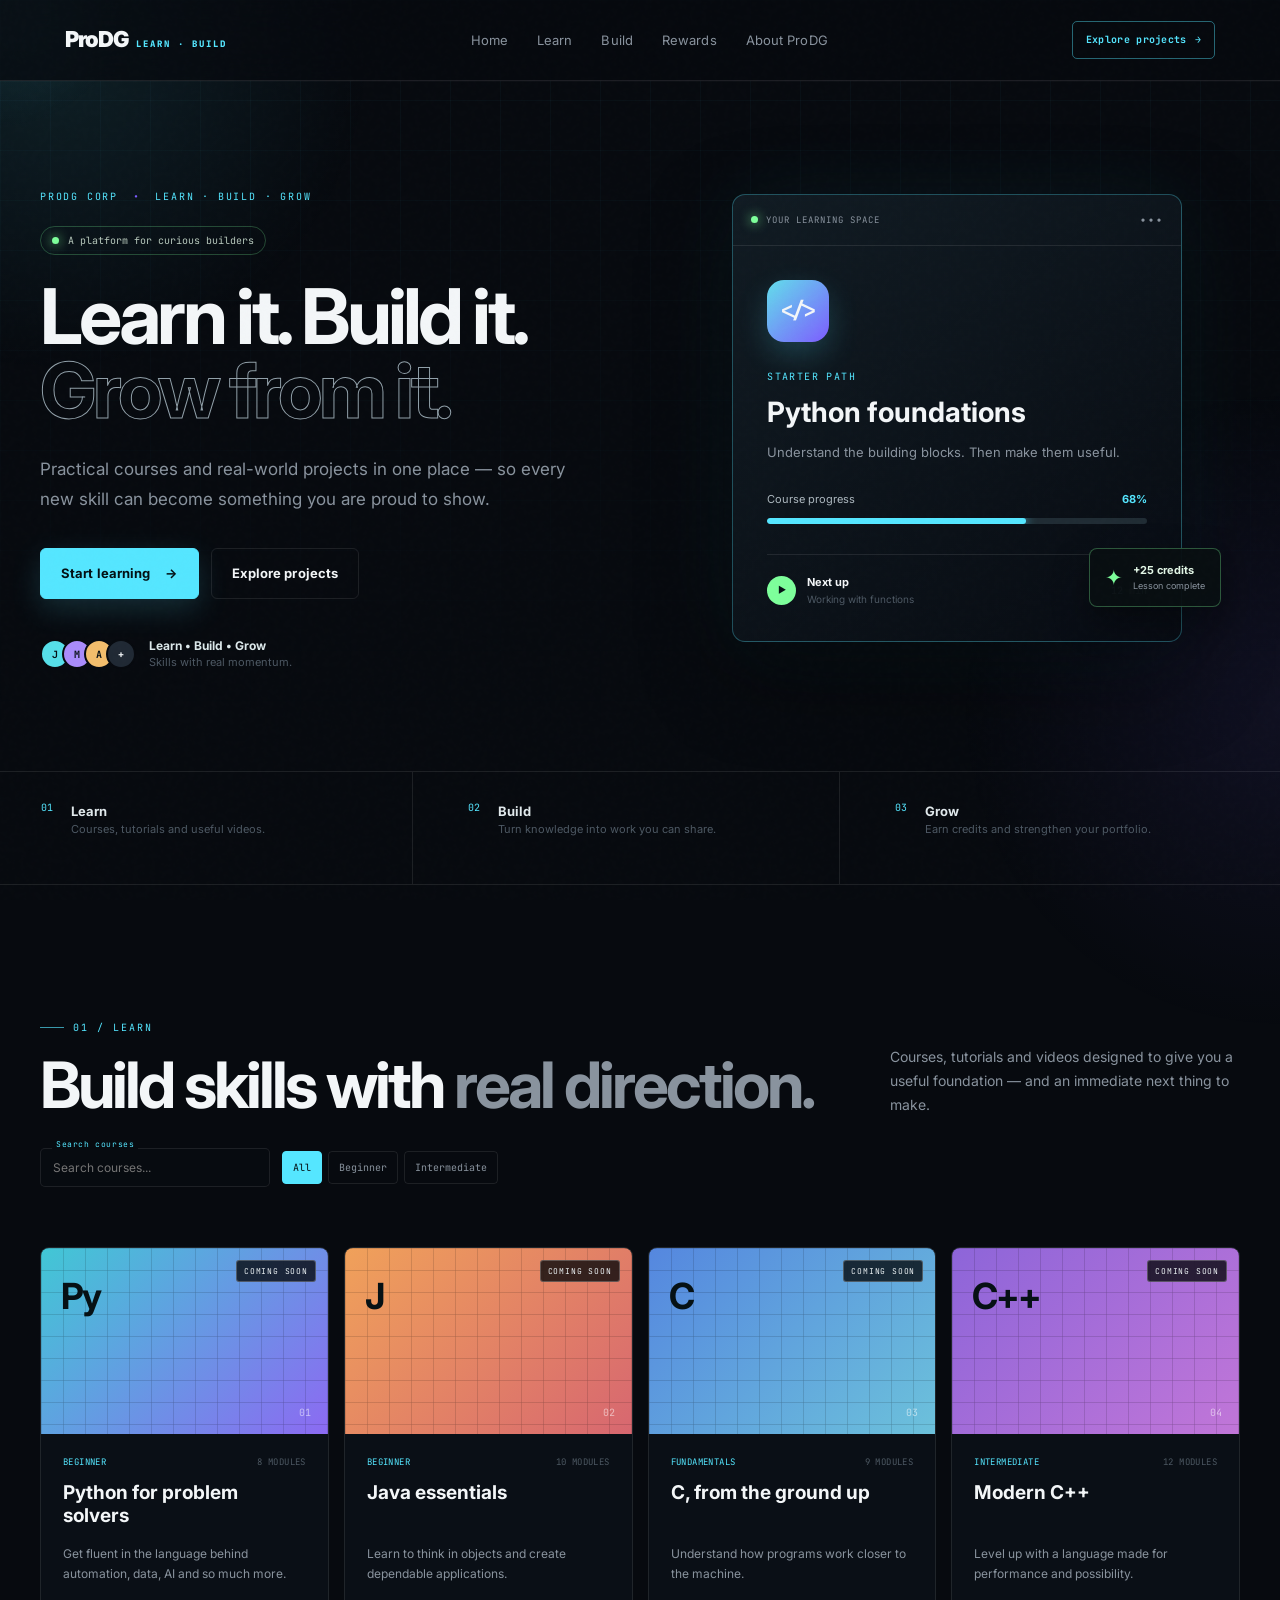
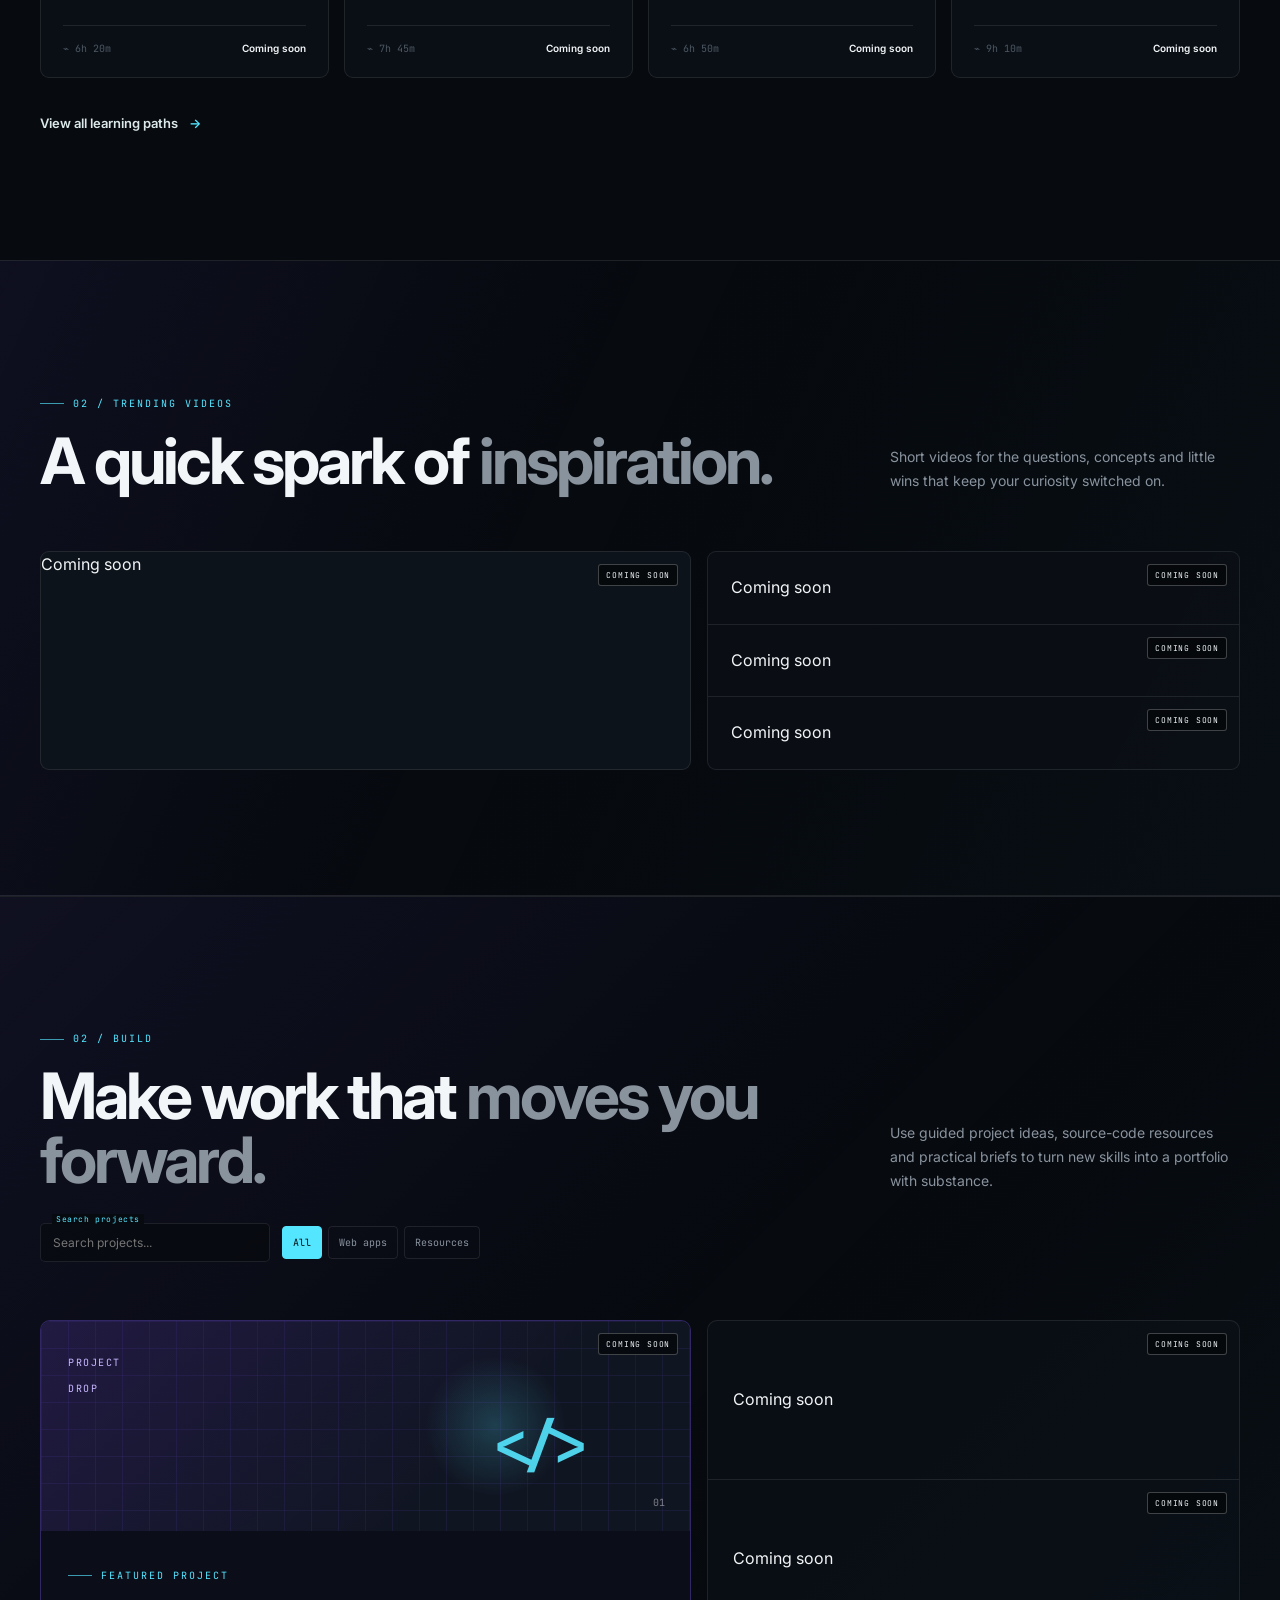
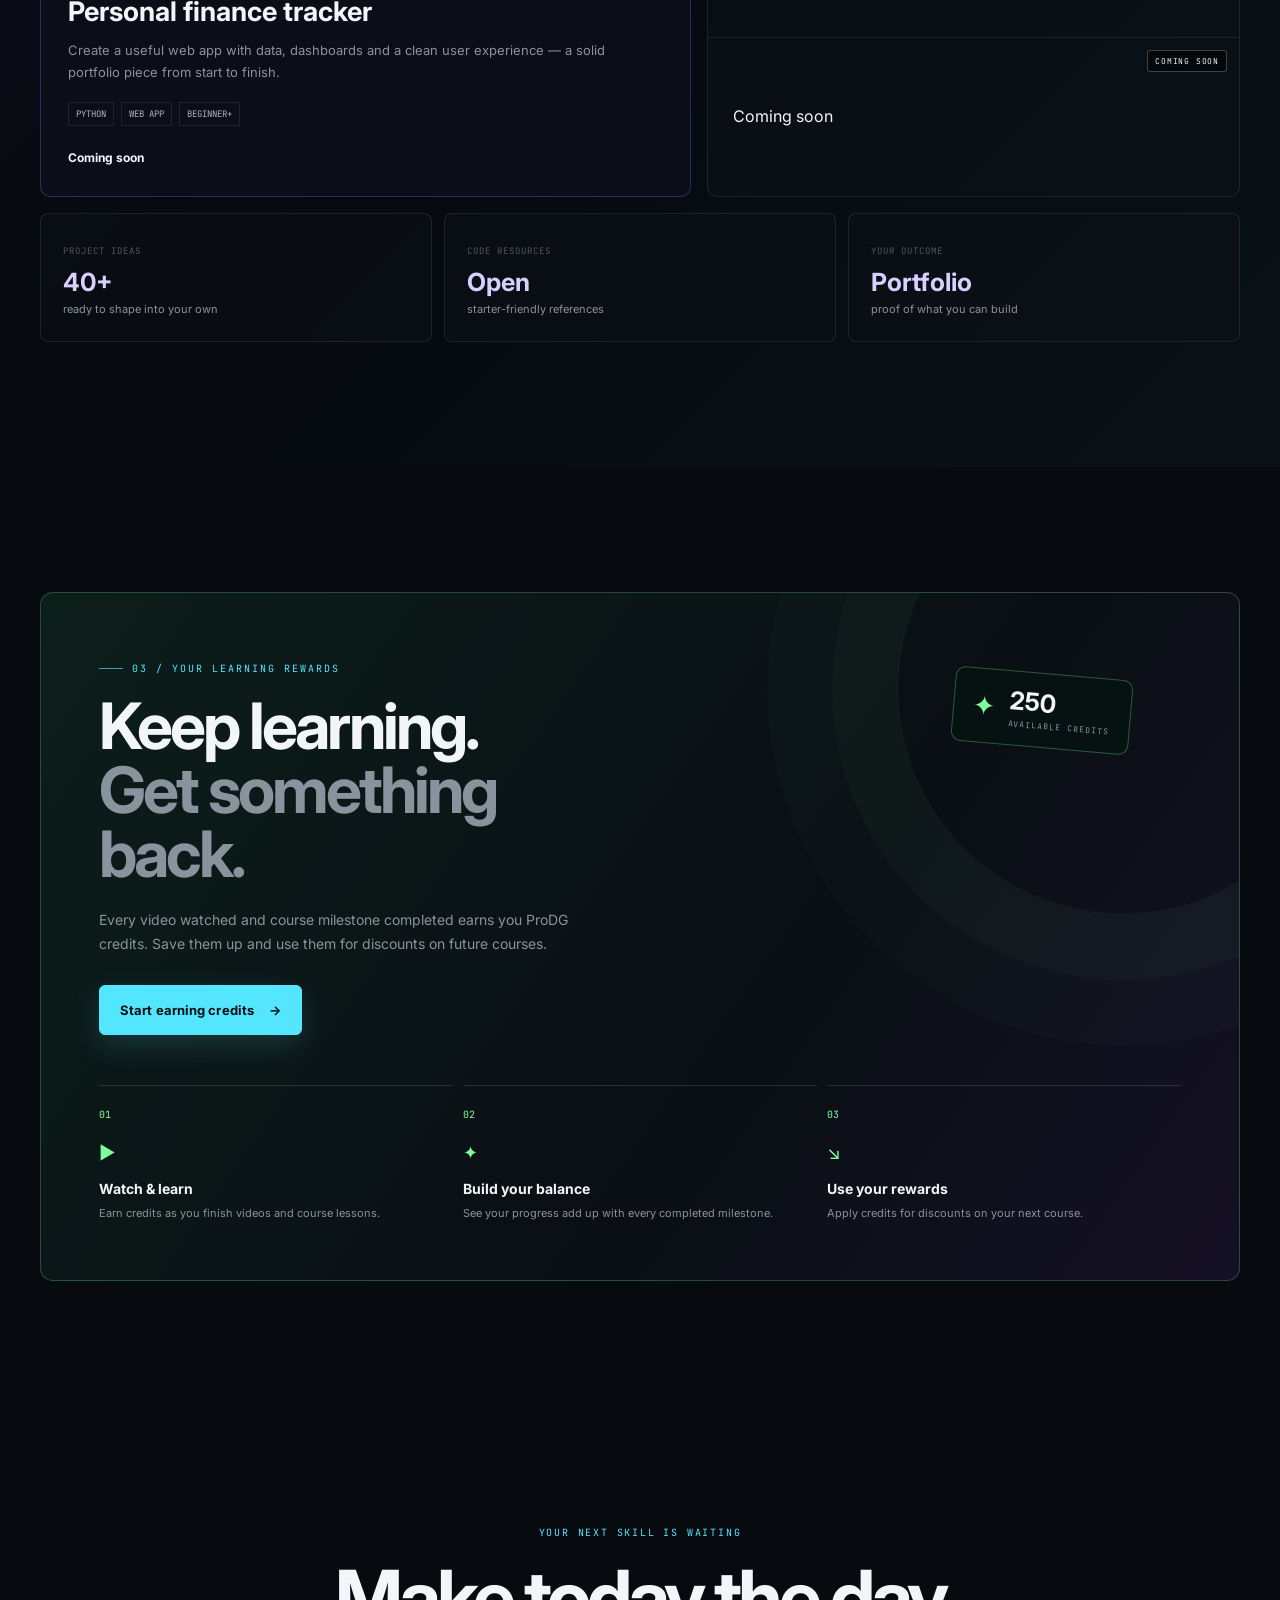
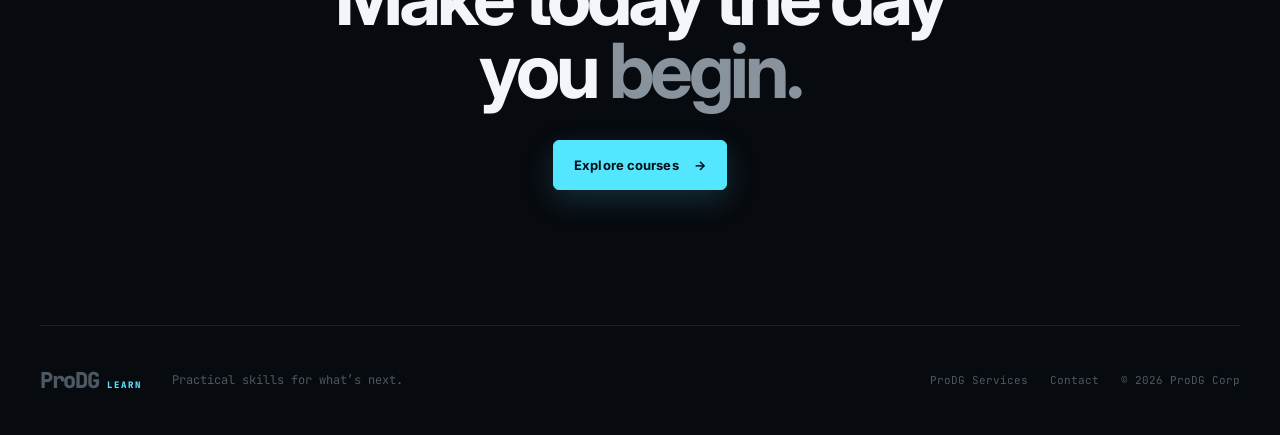
==== commit 747b5f31: "Prepare learning and project content model" ====
--- a/index.html
+++ b/index.html
@@ -3,1020 +3,132 @@
 <head>
     <meta charset="UTF-8">
     <meta name="viewport" content="width=device-width, initial-scale=1.0">
-
-    <meta name="description"
-          content="ProDG builds thoughtful web, software, AI, IoT and automation solutions for growing businesses.">
-
-    <title>ProDG | Software Solutions</title>
+    <meta name="description" content="ProDG Corp is a practical platform to learn new skills, build real projects, and grow a portfolio.">
+    <title>ProDG Corp | Learn, Build, Grow</title>
     <meta name="theme-color" content="#05070a">
-    <link rel="canonical" href="https://prodogstar.github.io/prodgcorp/">
-    <meta property="og:type" content="website">
-    <meta property="og:title" content="ProDG | Software Solutions">
-    <meta property="og:description" content="Thoughtful web, software, AI, IoT and automation solutions for growing businesses.">
-    <meta property="og:url" content="https://prodogstar.github.io/prodgcorp/">
-    <meta name="twitter:card" content="summary">
-
     <link rel="preconnect" href="https://fonts.googleapis.com">
     <link rel="preconnect" href="https://fonts.gstatic.com" crossorigin>
-
-    <link href="https://fonts.googleapis.com/css2?family=Inter:wght@400;500;600;700;800;900&family=JetBrains+Mono:wght@400;500;700&display=swap"
-          rel="stylesheet">
-
+    <link href="https://fonts.googleapis.com/css2?family=Inter:wght@400;500;600;700;800;900&family=JetBrains+Mono:wght@400;500;700&display=swap" rel="stylesheet">
     <link rel="stylesheet" href="style.css">
 </head>
-
-<body>
-
+<body class="learn-home">
 <a class="skip-link" href="#main-content">Skip to content</a>
-
-<!-- BACKGROUND -->
-<div class="background-grid"></div>
-<div class="noise"></div>
-
-<!-- CURSOR -->
-<div class="cursor-glow"></div>
-
-
-<!-- ================= NAVBAR ================= -->
+<div class="background-grid"></div><div class="noise"></div><div class="cursor-glow"></div>
 
 <header class="header">
-
     <nav class="navbar">
-
-        <a href="index.html" class="logo" aria-label="ProDG home">
-            <span>ProDG</span>
-            <small>SOFTWARE</small>
-        </a>
-
-        <button class="menu-btn" id="menuBtn" type="button"
-                aria-label="Open navigation menu" aria-controls="navLinks"
-                aria-expanded="false">
-            MENU
-        </button>
-
+        <a href="index.html" class="logo" aria-label="ProDG Corp home"><span>ProDG</span><small>LEARN · BUILD</small></a>
+        <button class="menu-btn" id="menuBtn" type="button" aria-label="Open navigation menu" aria-controls="navLinks" aria-expanded="false">MENU</button>
         <ul class="nav-links" id="navLinks">
             <li><a href="index.html" aria-current="page">Home</a></li>
-            <li><a href="services.html">Services</a></li>
-            <li><a href="solutions.html">Solutions</a></li>
-            <li><a href="about.html">About</a></li>
-            <li><a href="contact.html">Contact</a></li>
+            <li><a href="#learn">Learn</a></li>
+            <li><a href="#build">Build</a></li>
+            <li><a href="#rewards">Rewards</a></li>
+            <li><a href="about.html">About ProDG</a></li>
         </ul>
-        <a class="nav-cta" href="contact.html">Start a Project <span>↗</span></a>
-
+        <a class="nav-cta" href="#build">Explore projects <span>→</span></a>
     </nav>
-
 </header>
 
+<main id="main-content">
+    <section class="learn-hero">
+        <div class="learn-hero-copy reveal">
+            <p class="eyebrow">PRODG CORP <span>•</span> LEARN · BUILD · GROW</p>
+            <div class="learn-pill"><span></span> A platform for curious builders</div>
+            <h1>Learn it. Build it. <em>Grow from it.</em></h1>
+            <p class="learn-lead">Practical courses and real-world projects in one place — so every new skill can become something you are proud to show.</p>
+            <div class="hero-buttons">
+                <a class="btn btn-primary" href="#learn">Start learning <span>→</span></a>
+                <a class="btn btn-outline" href="#build">Explore projects</a>
+            </div>
+            <div class="learner-proof">
+                <div class="avatar-stack" aria-hidden="true"><b>J</b><b>M</b><b>A</b><b>+</b></div>
+                <p><strong>Learn • Build • Grow</strong><br>Skills with real momentum.</p>
+            </div>
+        </div>
+        <div class="hero-learning-card reveal" aria-label="Course progress preview">
+            <div class="hero-card-top"><span class="live-dot"></span><span>YOUR LEARNING SPACE</span><button type="button" aria-label="More options">•••</button></div>
+            <div class="hero-card-body">
+                <div class="code-orb"><span>&lt;/&gt;</span></div>
+                <p class="course-label">STARTER PATH</p><h2>Python foundations</h2>
+                <p>Understand the building blocks. Then make them useful.</p>
+                <div class="progress-heading"><span>Course progress</span><strong>68%</strong></div><div class="progress-bar"><i></i></div>
+                <div class="lesson-row"><span class="play-icon">▶</span><span><b>Next up</b><small>Working with functions</small></span><strong>12 min</strong></div>
+            </div>
+            <div class="floating-reward"><span>✦</span><div><b>+25 credits</b><small>Lesson complete</small></div></div>
+        </div>
+    </section>
 
-<main id="main-content">
+    <section class="learn-trust" aria-label="ProDG platform benefits">
+        <div><span>01</span><p><strong>Learn</strong>Courses, tutorials and useful videos.</p></div>
+        <div><span>02</span><p><strong>Build</strong>Turn knowledge into work you can share.</p></div>
+        <div><span>03</span><p><strong>Grow</strong>Earn credits and strengthen your portfolio.</p></div>
+    </section>
 
-<!-- ================= HERO ================= -->
+    <section class="learn-section course-section" id="learn">
+        <span id="courses" aria-hidden="true"></span>
+        <div class="section-intro reveal"><div><p class="section-number">01 / LEARN</p><h2>Build skills with <span>real direction.</span></h2></div><p>Courses, tutorials and videos designed to give you a useful foundation — and an immediate next thing to make.</p></div>
+        <div class="course-grid">
+            <article class="course-card featured-course reveal"><div class="course-art art-python"><span class="art-grid"></span><b>Py</b><i>01</i></div><div class="course-content"><div class="card-meta"><span>BEGINNER</span><span>8 MODULES</span></div><h3>Python for problem solvers</h3><p>Get fluent in the language behind automation, data, AI and so much more.</p><div class="course-footer"><span>⌁ 6h 20m</span><a href="#courses">Explore <b>→</b></a></div></div></article>
+            <article class="course-card reveal"><div class="course-art art-java"><span class="art-grid"></span><b>J</b><i>02</i></div><div class="course-content"><div class="card-meta"><span>BEGINNER</span><span>10 MODULES</span></div><h3>Java essentials</h3><p>Learn to think in objects and create dependable applications.</p><div class="course-footer"><span>⌁ 7h 45m</span><a href="#courses">Explore <b>→</b></a></div></div></article>
+            <article class="course-card reveal"><div class="course-art art-c"><span class="art-grid"></span><b>C</b><i>03</i></div><div class="course-content"><div class="card-meta"><span>FUNDAMENTALS</span><span>9 MODULES</span></div><h3>C, from the ground up</h3><p>Understand how programs work closer to the machine.</p><div class="course-footer"><span>⌁ 6h 50m</span><a href="#courses">Explore <b>→</b></a></div></div></article>
+            <article class="course-card reveal"><div class="course-art art-cpp"><span class="art-grid"></span><b>C++</b><i>04</i></div><div class="course-content"><div class="card-meta"><span>INTERMEDIATE</span><span>12 MODULES</span></div><h3>Modern C++</h3><p>Level up with a language made for performance and possibility.</p><div class="course-footer"><span>⌁ 9h 10m</span><a href="#courses">Explore <b>→</b></a></div></div></article>
+        </div>
+        <a class="text-link reveal" href="#courses">View all learning paths <span>→</span></a>
+    </section>
 
-<section class="hero" id="home">
+    <section class="video-section" id="videos">
+        <div class="learn-section"><div class="section-intro reveal"><div><p class="section-number">02 / TRENDING VIDEOS</p><h2>A quick spark of <span>inspiration.</span></h2></div><p>Short videos for the questions, concepts and little wins that keep your curiosity switched on.</p></div>
+            <div class="video-layout">
+                <a class="video-feature reveal" href="#videos"><div class="video-visual"><span class="video-code">print(<i>“hello, world”</i>)</span><span class="big-play">▶</span><span class="video-length">08:24</span></div><div class="video-copy"><span>PYTHON BASICS</span><h3>Why your first program matters more than you think</h3><p>Start with a simple idea and see where a few lines of code can take you.</p><b>Watch now →</b></div></a>
+                <div class="video-list reveal">
+                    <a href="#videos"><span class="mini-play">▶</span><div><small>JAVA · 05:18</small><h3>Objects, explained without the jargon</h3></div><b>→</b></a>
+                    <a href="#videos"><span class="mini-play">▶</span><div><small>CAREER · 07:42</small><h3>How to keep learning when life gets busy</h3></div><b>→</b></a>
+                    <a href="#videos"><span class="mini-play">▶</span><div><small>C++ · 10:05</small><h3>What makes C++ a language worth knowing?</h3></div><b>→</b></a>
+                </div>
+            </div>
+        </div>
+    </section>
 
-    <div class="hero-left reveal">
+    <section class="build-section" id="build">
+        <div class="learn-section">
+            <div class="section-intro reveal">
+                <div><p class="section-number">02 / BUILD</p><h2>Make work that <span>moves you forward.</span></h2></div>
+                <p>Use guided project ideas, source-code resources and practical briefs to turn new skills into a portfolio with substance.</p>
+            </div>
+            <div class="build-grid">
+                <article class="build-feature reveal">
+                    <div class="build-feature-art"><span>PROJECT<br>DROP</span><i>01</i><b>&lt;/&gt;</b></div>
+                    <div class="build-feature-copy">
+                        <p class="section-number">FEATURED PROJECT</p>
+                        <h3>Personal finance tracker</h3>
+                        <p>Create a useful web app with data, dashboards and a clean user experience — a solid portfolio piece from start to finish.</p>
+                        <div><span>PYTHON</span><span>WEB APP</span><span>BEGINNER+</span></div>
+                        <a href="#build">Open project brief <b>→</b></a>
+                    </div>
+                </article>
+                <div class="build-resource-list reveal">
+                    <a href="#build"><span class="resource-icon">◫</span><div><small>PROJECT IDEAS</small><h3>Find your next build</h3><p>Practical prompts for every stage of your journey.</p></div><b>→</b></a>
+                    <a href="#build"><span class="resource-icon">{ }</span><div><small>SOURCE RESOURCES</small><h3>Learn from real code</h3><p>Starter repos, GitHub resources and useful references.</p></div><b>→</b></a>
+                    <a href="#build"><span class="resource-icon">↗</span><div><small>PORTFOLIO PATH</small><h3>Show what you can do</h3><p>Shape projects into work that tells your story.</p></div><b>→</b></a>
+                </div>
+            </div>
+            <div class="build-metrics reveal">
+                <div><span>PROJECT IDEAS</span><b>40+</b><p>ready to shape into your own</p></div>
+                <div><span>CODE RESOURCES</span><b>Open</b><p>starter-friendly references</p></div>
+                <div><span>YOUR OUTCOME</span><b>Portfolio</b><p>proof of what you can build</p></div>
+            </div>
+        </div>
+    </section>
 
-        <div class="status">
-            <span class="status-dot"></span>
-            READY TO COLLABORATE
-        </div>
-
-        <p class="eyebrow">
-            PRODG SOFTWARE SOLUTIONS
-        </p>
-
-        <h1>
-            Build digital products
-            <span>that move</span>
-            your business forward.
-        </h1>
-
-        <p class="hero-subtitle">
-            WEB & SOFTWARE
-            <span>×</span>
-            AI & AUTOMATION
-            <span>×</span>
-            CONNECTED SYSTEMS
-        </p>
-
-        <p class="hero-description">
-            We turn business ideas into clear, reliable digital solutions — from websites and web applications to AI, automation and connected systems.
-        </p>
-
-        <div class="hero-buttons">
-
-            <a href="contact.html" class="btn btn-primary">
-                Start Your Project
-                <span>↗</span>
-            </a>
-
-            <a href="services.html" class="btn btn-outline">
-                Let's Build Together
-            </a>
-
-        </div>
-
-        <p class="hero-note">A new studio focused on thoughtful delivery, clear communication and practical technology.</p>
-
-    </div>
-
-
-    <!-- TERMINAL -->
-
-    <div class="terminal-wrapper reveal">
-
-        <div class="terminal">
-
-            <div class="terminal-header">
-
-                <div class="terminal-dots">
-                    <span></span>
-                    <span></span>
-                    <span></span>
-                </div>
-
-                <p>prodg@solutions: ~/start-project</p>
-
-                <span class="terminal-lock">
-                    ● SECURE
-                </span>
-
-            </div>
-
-            <div class="terminal-body">
-
-                <p>
-                    <span class="terminal-green">
-                        prodg@solutions
-                    </span>:~$ service --focus
-                </p>
-
-                <p class="terminal-result">
-                    Business-focused software solutions
-                </p>
-
-                <p>
-                    <span class="terminal-green">
-                        prodg@solutions
-                    </span>:~$ cat capabilities.txt
-                </p>
-
-                <p class="terminal-result">
-                    Python
-                </p>
-
-                <p class="terminal-result">
-                    Web Applications
-                </p>
-
-                <p class="terminal-result">
-                    FastAPI
-                </p>
-
-                <p class="terminal-result">
-                    UI / UX Design
-                </p>
-
-                <p class="terminal-result">
-                    AI & Automation
-                </p>
-
-                <p class="terminal-result">
-                    IoT & Integrations
-                </p>
-
-                <p>
-                    <span class="terminal-green">
-                        prodg@solutions
-                    </span>:~$
-                    <span id="typingCommand"></span>
-                    <span class="cursor">▋</span>
-                </p>
-
-            </div>
-
-        </div>
-
-
-        <div class="terminal-badge badge-one">
-            <span>●</span>
-            SYSTEM ONLINE
-        </div>
-
-        <div class="terminal-badge badge-two">
-            <span>⚡</span>
-            BUILD MODE
-        </div>
-
-    </div>
-
-</section>
-
-
-<!-- ================= CAPABILITY STRIP ================= -->
-
-<section class="stats-section">
-
-    <div class="stats">
-
-        <div class="stat reveal"><strong>01</strong><span>Business-first thinking</span></div>
-        <div class="stat reveal"><strong>02</strong><span>Modern product delivery</span></div>
-        <div class="stat reveal"><strong>03</strong><span>Clear, direct communication</span></div>
-        <div class="stat reveal"><strong>04</strong><span>Support beyond launch</span></div>
-
-    </div>
-
-</section>
-
-
-<!-- ================= SERVICES ================= -->
-
-<section class="section" id="services">
-
-    <div class="section-heading reveal">
-
-        <div class="section-number">
-            01 / WHAT WE OFFER
-        </div>
-
-        <h2>
-            Digital solutions built
-            <span>around your goals.</span>
-        </h2>
-
-    </div>
-
-
-    <div class="about-grid">
-
-        <div class="about-text reveal">
-
-            <p class="large-text">
-                Your business deserves more than a generic build.
-                <strong>We shape technology around the problem you need to solve.</strong>
-            </p>
-
-            <p>
-                Whether you are launching a new idea, streamlining an internal process or connecting the systems you already use, we help turn the next step into a practical plan.
-            </p>
-
-            <p>
-                Our services can work together as one focused engagement or support a specific part of your product journey.
-            </p>
-
-
-        </div>
-
-
-        <div class="skills-panel reveal">
-
-            <div class="skill-card">
-
-                <div class="skill-top">
-                    <span>01</span>
-                    <span class="skill-icon">⌘</span>
-                </div>
-
-                <h3>Web Design &amp; Development</h3>
-
-                <p>
-                    High-performing websites designed to explain your value and guide people to action.
-                </p>
-
-                <div class="skill-line">
-                    <span></span>
-                </div>
-
-            </div>
-
-
-            <div class="skill-card">
-
-                <div class="skill-top">
-                    <span>02</span>
-                    <span class="skill-icon">◈</span>
-                </div>
-
-                <h3>Web Application Development</h3>
-
-                <p>
-                    Useful browser-based tools, portals and platforms tailored to how your business works.
-                </p>
-
-                <div class="skill-line">
-                    <span></span>
-                </div>
-
-            </div>
-
-
-            <div class="skill-card">
-
-                <div class="skill-top">
-                    <span>03</span>
-                    <span class="skill-icon">⚡</span>
-                </div>
-
-                <h3>UI/UX Design</h3>
-
-                <p>
-                    Clear interfaces and product experiences that make complex tasks feel simple.
-                </p>
-
-                <div class="skill-line">
-                    <span></span>
-                </div>
-
-            </div>
-
-
-            <div class="skill-card">
-
-                <div class="skill-top">
-                    <span>04</span>
-                    <span class="skill-icon">AI</span>
-                </div>
-
-                <h3>Custom Software Solutions</h3>
-
-                <p>
-                    Purpose-built systems for workflows that off-the-shelf tools do not fit.
-                </p>
-
-                <div class="skill-line">
-                    <span></span>
-                </div>
-
-            </div>
-
-        </div>
-
-    </div>
-
-</section>
-
-
-<!-- ================= MORE SERVICES ================= -->
-
-<section class="services-more" aria-label="Additional services">
-    <div class="services-more-inner">
-        <article class="service-chip reveal"><span>05</span><h3>Mobile Application Development</h3><p>Mobile experiences that keep your product useful wherever your customers work.</p></article>
-        <article class="service-chip reveal"><span>06</span><h3>AI Solutions</h3><p>Practical AI features that support better decisions, knowledge access and customer experiences.</p></article>
-        <article class="service-chip reveal"><span>07</span><h3>IoT Solutions</h3><p>Connected devices and software designed to bring real-world data into view.</p></article>
-        <article class="service-chip reveal"><span>08</span><h3>API &amp; System Integration</h3><p>Reliable connections between the tools, data and services your operation depends on.</p></article>
-        <article class="service-chip reveal"><span>09</span><h3>Automation Solutions</h3><p>Smarter workflows that reduce repetitive work and keep teams moving.</p></article>
-        <article class="service-chip reveal"><span>10</span><h3>Maintenance &amp; Support</h3><p>Ongoing technical care, improvements and help as your needs evolve.</p></article>
-    </div>
-</section>
-
-
-<!-- ================= WHY PRODG ================= -->
-
-<section class="section why-section" id="why-us">
-    <div class="section-heading reveal">
-        <div class="section-number">02 / WHY CHOOSE US</div>
-        <h2>A better way to build <span>what comes next.</span></h2>
-    </div>
-    <div class="why-grid">
-        <article class="why-card reveal"><span>01</span><h3>Business-focused solutions</h3><p>Every decision starts with the outcome you need, not technology for its own sake.</p></article>
-        <article class="why-card reveal"><span>02</span><h3>Modern technology</h3><p>We select current, appropriate tools that create a solid foundation for your product.</p></article>
-        <article class="why-card reveal"><span>03</span><h3>End-to-end development</h3><p>From the first conversation to launch, design and development stay connected.</p></article>
-        <article class="why-card reveal"><span>04</span><h3>Scalable solutions</h3><p>We plan for a product that can adapt as your business and priorities change.</p></article>
-        <article class="why-card reveal"><span>05</span><h3>Transparent communication</h3><p>You get clear updates, direct conversations and shared visibility throughout the work.</p></article>
-        <article class="why-card reveal"><span>06</span><h3>Long-term support</h3><p>We remain available to maintain, improve and help your solution stay useful after launch.</p></article>
-    </div>
-</section>
-
-
-<!-- ================= PROCESS ================= -->
-
-<section class="process-section" id="process">
-    <div class="section process-inner">
-        <div class="section-heading reveal">
-            <div class="section-number">03 / HOW WE WORK</div>
-            <h2>A clear path from idea <span>to launch.</span></h2>
-        </div>
-        <ol class="process-list">
-            <li class="reveal"><span>01</span><div><h3>Discover</h3><p>Understand your idea, business needs and goals.</p></div></li>
-            <li class="reveal"><span>02</span><div><h3>Plan</h3><p>Define requirements, solution architecture, timeline and approach.</p></div></li>
-            <li class="reveal"><span>03</span><div><h3>Design</h3><p>Create the UI/UX and product experience.</p></div></li>
-            <li class="reveal"><span>04</span><div><h3>Develop</h3><p>Build, integrate and continuously test the solution.</p></div></li>
-            <li class="reveal"><span>05</span><div><h3>Launch</h3><p>Deploy and prepare the product for real users.</p></div></li>
-            <li class="reveal"><span>06</span><div><h3>Support</h3><p>Provide maintenance, improvements and technical support.</p></div></li>
-        </ol>
-    </div>
-</section>
-
-
-<!-- ================= PROJECTS ================= -->
-
-<section class="projects-section" id="projects">
-
-    <div class="section projects-inner">
-
-        <div class="section-heading reveal">
-
-            <div class="section-number">
-                04 / TECHNICAL EXPLORATIONS
-            </div>
-
-            <h2>
-                Ideas we're
-                <span>exploring.</span>
-            </h2>
-
-        </div>
-
-
-        <!-- FILTER -->
-
-        <div class="project-filters reveal">
-
-            <button class="filter-btn active" type="button" data-filter="all" aria-pressed="true">
-                All
-            </button>
-
-            <button class="filter-btn" type="button" data-filter="software" aria-pressed="false">
-                Software
-            </button>
-
-            <button class="filter-btn" type="button" data-filter="security" aria-pressed="false">
-                Security
-            </button>
-
-            <button class="filter-btn" type="button" data-filter="hardware" aria-pressed="false">
-                Hardware
-            </button>
-
-            <button class="filter-btn" type="button" data-filter="ai" aria-pressed="false">
-                AI
-            </button>
-
-        </div>
-
-
-        <div class="project-grid">
-
-
-            <!-- PROJECT -->
-
-            <article class="project-card reveal"
-                     data-category="software"
-                     data-project="python">
-
-                <div class="project-visual python-visual">
-
-                    <div class="visual-code">
-                        <span>from</span> fastapi
-                        <span>import</span> FastAPI
-                        <br><br>
-                        app = FastAPI()
-                        <br><br>
-                        @app.get(<b>"/"</b>)
-                    </div>
-
-                    <div class="visual-label">
-                        FASTAPI
-                    </div>
-
-                </div>
-
-                <div class="project-content">
-
-                    <div class="project-meta">
-                        SOFTWARE
-                        <span>01</span>
-                    </div>
-
-                    <h3>
-                        ProDG Python Runner
-                    </h3>
-
-                    <p>
-                        Browser-based Python execution platform
-                        built around FastAPI and React.
-                    </p>
-
-                    <div class="tags">
-                        <span>Python</span>
-                        <span>FastAPI</span>
-                        <span>React</span>
-                    </div>
-
-                    <button class="project-open" type="button"
-                            data-project="python">
-                        Explore project →
-                    </button>
-
-                </div>
-
-            </article>
-
-
-            <!-- PROJECT -->
-
-            <article class="project-card reveal"
-                     data-category="security"
-                     data-project="cyber">
-
-                <div class="project-visual cyber-visual">
-
-                    <div class="cyber-circle">
-                        <span>SEC</span>
-                    </div>
-
-                    <div class="scan-line"></div>
-
-                    <div class="visual-label">
-                        CYBER LAB
-                    </div>
-
-                </div>
-
-                <div class="project-content">
-
-                    <div class="project-meta">
-                        CYBERSECURITY
-                        <span>02</span>
-                    </div>
-
-                    <h3>
-                        ProDG Cyber Lab
-                    </h3>
-
-                    <p>
-                        Personal environment for learning Linux,
-                        networking, ethical hacking and defensive security.
-                    </p>
-
-                    <div class="tags">
-                        <span>Linux</span>
-                        <span>Kali</span>
-                        <span>Networking</span>
-                    </div>
-
-                    <button class="project-open" type="button"
-                            data-project="cyber">
-                        Explore project →
-                    </button>
-
-                </div>
-
-            </article>
-
-
-            <!-- PROJECT -->
-
-            <article class="project-card reveal"
-                     data-category="hardware"
-                     data-project="locker">
-
-                <div class="project-visual hardware-visual">
-
-                    <div class="circuit">
-                        +───────+
-                        <br>
-                        │ ESP32 │
-                        <br>
-                        +───┬───+
-                        <br>
-                        &nbsp;&nbsp;&nbsp;│
-                        <br>
-                        &nbsp;&nbsp;LOCK
-                    </div>
-
-                    <div class="visual-label">
-                        EMBEDDED
-                    </div>
-
-                </div>
-
-                <div class="project-content">
-
-                    <div class="project-meta">
-                        EMBEDDED
-                        <span>03</span>
-                    </div>
-
-                    <h3>
-                        Smart Door Locker
-                    </h3>
-
-                    <p>
-                        Experimental access-control system using
-                        authentication, sensors and microcontrollers.
-                    </p>
-
-                    <div class="tags">
-                        <span>ESP32</span>
-                        <span>C++</span>
-                        <span>IoT</span>
-                    </div>
-
-                    <button class="project-open" type="button"
-                            data-project="locker">
-                        Explore project →
-                    </button>
-
-                </div>
-
-            </article>
-
-
-            <!-- PROJECT -->
-
-            <article class="project-card reveal"
-                     data-category="hardware"
-                     data-project="pcb">
-
-                <div class="project-visual pcb-visual">
-
-                    <div class="pcb-board">
-
-                        <span></span>
-                        <span></span>
-                        <span></span>
-                        <span></span>
-
-                        <div class="chip">
-                            ProDG
-                        </div>
-
-                    </div>
-
-                    <div class="visual-label">
-                        PCB / ELECTRONICS
-                    </div>
-
-                </div>
-
-                <div class="project-content">
-
-                    <div class="project-meta">
-                        ELECTRONICS
-                        <span>04</span>
-                    </div>
-
-                    <h3>
-                        ProDG Board v1
-                    </h3>
-
-                    <p>
-                        Experimental custom board combining sensors,
-                        microcontroller and power management.
-                    </p>
-
-                    <div class="tags">
-                        <span>KiCad</span>
-                        <span>PCB</span>
-                        <span>Electronics</span>
-                    </div>
-
-                    <button class="project-open" type="button"
-                            data-project="pcb">
-                        Coming soon →
-                    </button>
-
-                </div>
-
-            </article>
-
-
-            <!-- PROJECT -->
-
-            <article class="project-card reveal"
-                     data-category="ai"
-                     data-project="ai">
-
-                <div class="project-visual ai-visual">
-
-                    <div class="ai-orbit"></div>
-                    <div class="ai-core">
-                        AI
-                    </div>
-
-                    <div class="visual-label">
-                        INTELLIGENCE
-                    </div>
-
-                </div>
-
-                <div class="project-content">
-
-                    <div class="project-meta">
-                        ARTIFICIAL INTELLIGENCE
-                        <span>05</span>
-                    </div>
-
-                    <h3>
-                        ProDG Knowledge Assistant
-                    </h3>
-
-                    <p>
-                        Experimental AI system for retrieving and
-                        reasoning over a personal knowledge base.
-                    </p>
-
-                    <div class="tags">
-                        <span>Python</span>
-                        <span>RAG</span>
-                        <span>LLM</span>
-                    </div>
-
-                    <button class="project-open" type="button"
-                            data-project="ai">
-                        Explore project →
-                    </button>
-
-                </div>
-
-            </article>
-
-
-            <!-- PROJECT -->
-
-            <article class="project-card reveal"
-                     data-category="software"
-                     data-project="cpp">
-
-                <div class="project-visual cpp-visual">
-
-                    <div class="cpp-code">
-                        class Student {<br>
-                        &nbsp;&nbsp;string name;<br>
-                        &nbsp;&nbsp;int age;<br>
-                        };
-                    </div>
-
-                    <div class="visual-label">
-                        C++
-                    </div>
-
-                </div>
-
-                <div class="project-content">
-
-                    <div class="project-meta">
-                        SYSTEMS
-                        <span>06</span>
-                    </div>
-
-                    <h3>
-                        Student Management System
-                    </h3>
-
-                    <p>
-                        Command-line application exploring C++,
-                        OOP, structures and file management.
-                    </p>
-
-                    <div class="tags">
-                        <span>C++</span>
-                        <span>OOP</span>
-                        <span>Files</span>
-                    </div>
-
-                    <button class="project-open" type="button"
-                            data-project="cpp">
-                        Explore project →
-                    </button>
-
-                </div>
-
-            </article>
-
-        </div>
-
-    </div>
-
-</section>
-
-
-<!-- ================= LAB ================= -->
-
-<section class="section lab" id="lab">
-
-    <div class="section-heading reveal">
-
-        <div class="section-number">
-            05 / TECHNOLOGY FOCUS
-        </div>
-
-        <h2>
-            Technology we explore
-            <span>with purpose.</span>
-        </h2>
-
-    </div>
-
-    <p class="lab-intro reveal">
-        Research and experimentation keep our thinking practical, curious and connected to the technology we build with.
-    </p>
-
-
-    <div class="lab-grid">
-
-        <div class="lab-card reveal">
-            <span>01</span>
-            <div class="lab-icon">⌘</div>
-            <h3>PCB Design</h3>
-            <p>
-                Designing custom electronic boards and
-                understanding hardware engineering.
-            </p>
-            <div class="lab-arrow">↗</div>
-        </div>
-
-
-        <div class="lab-card reveal">
-            <span>02</span>
-            <div class="lab-icon">⚡</div>
-            <h3>Embedded Systems</h3>
-            <p>
-                Microcontrollers, firmware, sensors,
-                motors and physical computing.
-            </p>
-            <div class="lab-arrow">↗</div>
-        </div>
-
-
-        <div class="lab-card reveal">
-            <span>03</span>
-            <div class="lab-icon">◉</div>
-            <h3>Robotics</h3>
-            <p>
-                Exploring machines that sense,
-                decide and interact with the world.
-            </p>
-            <div class="lab-arrow">↗</div>
-        </div>
-
-
-        <div class="lab-card reveal">
-            <span>04</span>
-            <div class="lab-icon">◈</div>
-            <h3>Cyber-Physical Systems</h3>
-            <p>
-                Connecting software intelligence
-                with physical hardware securely.
-            </p>
-            <div class="lab-arrow">↗</div>
-        </div>
-
-    </div>
-
-</section>
-
-
-<!-- ================= PHILOSOPHY ================= -->
-
-<section class="philosophy">
-
-    <div class="section-number">
-        OUR APPROACH
-    </div>
-
-    <h2>
-        Listen.
-        <span>Design.</span>
-        Build.
-        <span>Improve.</span>
-    </h2>
-
-    <p>
-        Good software starts with listening closely, making deliberate choices and staying committed after the first release.
-    </p>
-
-</section>
-
-
-<!-- ================= CONTACT ================= -->
-
-<section class="contact-section" id="contact">
-
-    <div class="contact-inner">
-
-        <div class="section-number">
-            06 / START A PROJECT
-        </div>
-
-        <h2 class="reveal">
-            Let's build something
-            <span>useful.</span>
-        </h2>
-
-        <p class="contact-description reveal">
-            Tell us what you want to make, improve or connect. We’ll start with a conversation about your goals.
-        </p>
-
-
-        <div class="contact-terminal reveal">
-
-            <div class="contact-terminal-header">
-                <span>prodg@solutions:~$</span>
-                <span>contact</span>
-            </div>
-
-            <div class="contact-terminal-body">
-
-                <p>
-                    <span class="green">status</span>
-                    → ready to discuss your project
-                </p>
-
-                <p>
-                    <span class="green">email</span>
-                    →
-                    <a href="mailto:lonerohan.cybersec@gmail.com">
-                        lonerohan.cybersec@gmail.com
-                    </a>
-                </p>
-
-                <p>
-                    <span class="green">github</span>
-                    →
-                    <a href="https://github.com/ProDogstar"
-                       target="_blank" rel="noopener noreferrer">
-                        github.com/ProDogstar
-                    </a>
-                </p>
-
-                <p>
-                    <span class="green">linkedin</span>
-                    →
-                    <a href="https://www.linkedin.com/in/rohan-lone-a7a951147"
-                       target="_blank" rel="noopener noreferrer">
-                        LinkedIn
-                    </a>
-                </p>
-
-            </div>
-
-        </div>
-
-    </div>
-
-</section>
-
-
+    <section class="learn-section rewards-section" id="rewards">
+        <div class="rewards-panel reveal"><div class="rewards-copy"><p class="section-number">03 / YOUR LEARNING REWARDS</p><h2>Keep learning.<br><span>Get something back.</span></h2><p>Every video watched and course milestone completed earns you ProDG credits. Save them up and use them for discounts on future courses.</p><a href="#courses" class="btn btn-primary">Start earning credits <span>→</span></a></div><div class="reward-steps"><div><span>01</span><i>▶</i><h3>Watch &amp; learn</h3><p>Earn credits as you finish videos and course lessons.</p></div><div><span>02</span><i>✦</i><h3>Build your balance</h3><p>See your progress add up with every completed milestone.</p></div><div><span>03</span><i>↘</i><h3>Use your rewards</h3><p>Apply credits for discounts on your next course.</p></div></div><div class="credit-chip"><span>✦</span><p><b>250</b><small>AVAILABLE CREDITS</small></p></div></div>
+    </section>
+    <section class="learn-cta reveal"><p>YOUR NEXT SKILL IS WAITING</p><h2>Make today the day<br>you <span>begin.</span></h2><a class="btn btn-primary" href="#courses">Explore courses <span>→</span></a></section>
 </main>
-
-
-<!-- ================= FOOTER ================= -->
-
-<footer>
-
-    <div>
-        <strong>ProDG</strong>
-        <span> — Software Solutions</span>
-    </div>
-
-    <div>
-        Web · Software · AI · Connected Systems
-    </div>
-
-    <div>
-        © 2026
-    </div>
-
-</footer>
-
-
-<!-- PROJECT MODAL -->
-
-<div class="modal" id="projectModal" role="dialog" aria-modal="true"
-     aria-labelledby="modalTitle" aria-describedby="modalDescription" aria-hidden="true">
-
-    <div class="modal-box" tabindex="-1">
-
-        <button class="modal-close" id="modalClose" type="button" aria-label="Close project details">
-            ×
-        </button>
-
-        <div class="modal-number" id="modalNumber">
-            01
-        </div>
-
-        <div class="modal-category" id="modalCategory">
-            SOFTWARE
-        </div>
-
-        <h2 id="modalTitle">
-            Project
-        </h2>
-
-        <p id="modalDescription">
-            Project description.
-        </p>
-
-        <div class="modal-tags" id="modalTags"></div>
-
-    </div>
-
-</div>
-
-
+<footer class="learn-footer"><a href="index.html" class="logo"><span>ProDG</span><small>LEARN</small></a><p>Practical skills for what’s next.</p><div><a href="services.html">ProDG Services</a><a href="contact.html">Contact</a><span>© 2026 ProDG Corp</span></div></footer>
 <script src="script.js"></script>
-
+<script src="catalog.js"></script>
+<script src="platform.js"></script>
 </body>
 </html>
--- a/style.css
+++ b/style.css
@@ -2112,6 +2112,67 @@
 
 }
 
+/* =========================
+   PRODG LEARN HOME
+========================= */
+.learn-home { background: #070a0f; }
+.learn-home .header { background: rgba(7,10,15,.76); }
+.learn-hero { width: min(1200px, calc(100% - 50px)); min-height: 760px; margin: 0 auto; padding: 165px 0 100px; display: grid; grid-template-columns: 1fr .88fr; align-items: center; gap: clamp(50px, 9vw, 125px); }
+.learn-hero-copy { max-width: 640px; }
+.learn-home .eyebrow { color: var(--accent); font: 10px "JetBrains Mono", monospace; letter-spacing: 1.8px; }
+.learn-home .eyebrow span { color: var(--accent2); padding: 0 7px; }
+.learn-pill { display: inline-flex; align-items: center; gap: 9px; margin: 23px 0 25px; padding: 7px 11px; border: 1px solid rgba(125,255,155,.25); border-radius: 30px; color: #b7c8bc; font: 10px "JetBrains Mono", monospace; }
+.learn-pill span, .live-dot { width: 7px; height: 7px; border-radius: 50%; background: var(--green); box-shadow: 0 0 12px var(--green); }
+.learn-hero h1 { max-width: 610px; font-size: clamp(52px, 6vw, 81px); line-height: .97; letter-spacing: clamp(-4px, -.35vw, -2px); }
+.learn-hero h1 em { display: block; color: transparent; font-style: normal; -webkit-text-stroke: 1px #91a0a9; }
+.learn-lead { max-width: 525px; margin-top: 26px; color: var(--muted); font-size: 17px; line-height: 1.75; }
+.learn-home .hero-buttons { margin-top: 34px; }
+.learner-proof { display: flex; align-items: center; gap: 13px; margin-top: 38px; }
+.avatar-stack { display: flex; padding-left: 8px; }
+.avatar-stack b { display: grid; place-items: center; width: 30px; height: 30px; margin-left: -8px; border: 2px solid #070a0f; border-radius: 50%; color: #071015; background: #56dfe9; font: 700 10px "JetBrains Mono"; }
+.avatar-stack b:nth-child(2) { background: #aa8cfb; }.avatar-stack b:nth-child(3) { background: #f3be6c; }.avatar-stack b:nth-child(4) { color: var(--text); background: #202934; }
+.learner-proof p { color: var(--dim); font-size: 11px; line-height: 1.45; }.learner-proof strong { color: #dce8ea; font-size: 12px; }
+.hero-learning-card { position: relative; max-width: 450px; border: 1px solid rgba(85,230,255,.3); border-radius: 13px; background: linear-gradient(145deg, rgba(18,29,37,.94), rgba(8,12,19,.95)); box-shadow: 0 30px 90px rgba(0,0,0,.44), 0 0 90px rgba(85,230,255,.07); overflow: visible; }
+.hero-card-top { height: 51px; padding: 0 18px; border-bottom: 1px solid var(--border); display: flex; align-items: center; gap: 8px; color: var(--muted); font: 9px "JetBrains Mono", monospace; letter-spacing: 1px; }.hero-card-top button { margin-left: auto; border: 0; color: var(--muted); background: transparent; cursor: pointer; }
+.hero-card-body { padding: 34px; }.code-orb { display: grid; place-items: center; width: 62px; height: 62px; border-radius: 17px; background: linear-gradient(135deg, #62dfeb, #7d5cff); box-shadow: 0 12px 30px rgba(85,230,255,.2); font: 700 22px "JetBrains Mono"; }
+.course-label { margin-top: 28px; color: var(--accent); font: 10px "JetBrains Mono"; letter-spacing: 1.4px; }.hero-card-body h2 { margin-top: 7px; font-size: 28px; }.hero-card-body > p:not(.course-label) { margin-top: 8px; color: var(--muted); font-size: 13px; line-height: 1.6; }
+.progress-heading { display: flex; justify-content: space-between; margin-top: 28px; color: #aeb9c0; font-size: 11px; }.progress-heading strong { color: var(--accent); }.progress-bar { height: 6px; margin-top: 9px; border-radius: 4px; background: #202c34; overflow: hidden; }.progress-bar i { display: block; width: 68%; height: 100%; border-radius: inherit; background: var(--accent); box-shadow: 0 0 12px var(--accent); }
+.lesson-row { display: flex; align-items: center; gap: 11px; margin-top: 30px; padding-top: 19px; border-top: 1px solid var(--border); }.play-icon { display: grid; place-items: center; width: 29px; height: 29px; border-radius: 50%; color: #061014; background: var(--green); font-size: 9px; }.lesson-row span:nth-child(2) { display: grid; }.lesson-row b { font-size: 11px; }.lesson-row small { color: var(--dim); font-size: 10px; }.lesson-row strong { margin-left: auto; color: var(--muted); font: 10px "JetBrains Mono"; }
+.floating-reward { position: absolute; right: -40px; bottom: 34px; display: flex; align-items: center; gap: 10px; padding: 12px 15px; border: 1px solid rgba(125,255,155,.3); border-radius: 8px; background: rgba(9,15,18,.96); box-shadow: 0 14px 35px rgba(0,0,0,.35); }.floating-reward > span { color: var(--green); font-size: 21px; }.floating-reward div { display: grid; }.floating-reward b { color: #e2f6e6; font-size: 11px; }.floating-reward small { color: var(--muted); font-size: 9px; }
+.learn-trust { border-top: 1px solid var(--border); border-bottom: 1px solid var(--border); display: grid; grid-template-columns: repeat(3, 1fr); }.learn-trust > div { width: min(400px, 100%); min-height: 112px; margin: auto; padding: 29px 28px; border-right: 1px solid var(--border); display: flex; gap: 18px; }.learn-trust > div:last-child { border-right: 0; }.learn-trust > div > span { color: var(--accent); font: 10px "JetBrains Mono"; }.learn-trust p { color: var(--dim); font-size: 11px; line-height: 1.55; }.learn-trust strong { display: block; color: #e1e9ec; font-size: 13px; }
+.learn-section { width: min(1200px, calc(100% - 50px)); margin: 0 auto; padding: 125px 0; }.section-intro { display: flex; justify-content: space-between; align-items: end; gap: 45px; }.section-intro h2, .rewards-copy h2 { margin-top: 17px; font-size: clamp(39px, 5vw, 65px); line-height: 1; letter-spacing: -3px; }.section-intro h2 span, .rewards-copy h2 span, .learn-cta h2 span { color: var(--muted); }.section-intro > p { max-width: 350px; color: var(--muted); font-size: 14px; line-height: 1.7; }
+.course-grid { display: grid; grid-template-columns: repeat(4, 1fr); gap: 15px; margin-top: 60px; }.course-card { min-width: 0; border: 1px solid var(--border); border-radius: 9px; background: rgba(13,18,25,.72); overflow: hidden; transition: transform .25s, border-color .25s, box-shadow .25s; }.course-card:hover { transform: translateY(-7px); border-color: rgba(85,230,255,.42); box-shadow: 0 22px 48px rgba(0,0,0,.25); }
+.course-art { position: relative; height: 186px; padding: 20px; overflow: hidden; }.course-art b { position: relative; z-index: 1; color: #061115; font-size: 36px; letter-spacing: -2px; }.course-art i { position: absolute; right: 17px; bottom: 15px; color: rgba(255,255,255,.55); font: 10px "JetBrains Mono"; }.art-grid { position: absolute; inset: 0; opacity: .3; background-image: linear-gradient(rgba(0,0,0,.42) 1px, transparent 1px), linear-gradient(90deg, rgba(0,0,0,.42) 1px, transparent 1px); background-size: 22px 22px; }.art-python { background: linear-gradient(135deg,#41c7d5,#8c6af2); }.art-java { background: linear-gradient(135deg,#f0a15a,#d76770); }.art-c { background: linear-gradient(135deg,#5587df,#6cc1db); }.art-cpp { background: linear-gradient(135deg,#8d65d9,#c176d8); }
+.course-content { padding: 22px; }.card-meta { display: flex; justify-content: space-between; gap: 8px; color: var(--dim); font: 9px "JetBrains Mono"; letter-spacing: .4px; }.card-meta span:first-child { color: var(--accent); }.course-content h3 { min-height: 52px; margin-top: 14px; font-size: 19px; line-height: 1.2; }.course-content > p { min-height: 62px; margin-top: 10px; color: var(--muted); font-size: 12px; line-height: 1.65; }.course-footer { display: flex; justify-content: space-between; align-items: center; margin-top: 19px; padding-top: 16px; border-top: 1px solid var(--border); color: var(--dim); font: 10px "JetBrains Mono"; }.course-footer a { color: var(--text); font-family: "Inter"; font-weight: 600; }.course-footer a b { color: var(--accent); margin-left: 5px; }.text-link { display: inline-block; margin-top: 35px; color: #dce9eb; font-size: 13px; font-weight: 600; }.text-link span { margin-left: 8px; color: var(--accent); }
+.video-section { border-top: 1px solid var(--border); border-bottom: 1px solid var(--border); background: linear-gradient(115deg, rgba(124,92,255,.07), transparent 42%, rgba(85,230,255,.025)); }.video-layout { display: grid; grid-template-columns: 1.1fr .9fr; gap: 16px; margin-top: 58px; }.video-feature { border: 1px solid var(--border); border-radius: 9px; overflow: hidden; background: #0d131a; }.video-visual { position: relative; display: grid; place-items: center; min-height: 274px; overflow: hidden; background: radial-gradient(circle at center, rgba(85,230,255,.2), transparent 21%), linear-gradient(135deg,#102c37,#10151e 60%,#271b42); }.video-visual::before { content: ""; position: absolute; inset: 0; opacity: .25; background-image: linear-gradient(rgba(85,230,255,.2) 1px,transparent 1px),linear-gradient(90deg,rgba(85,230,255,.2) 1px,transparent 1px); background-size: 32px 32px; }.video-code { z-index: 1; color: #9eedf5; font: 17px "JetBrains Mono"; }.video-code i { color: #b593ff; }.big-play { z-index: 1; display: grid; place-items: center; width: 60px; height: 60px; margin-top: 83px; border: 1px solid rgba(255,255,255,.3); border-radius: 50%; color: #071014; background: var(--accent); font-size: 16px; }.video-length { position: absolute; z-index: 1; right: 14px; bottom: 13px; padding: 4px 7px; border-radius: 3px; background: #080a0e; font: 9px "JetBrains Mono"; }.video-copy { padding: 23px; }.video-copy > span, .video-list small { color: var(--accent); font: 9px "JetBrains Mono"; letter-spacing: 1px; }.video-copy h3 { max-width: 510px; margin-top: 10px; font-size: 22px; line-height: 1.2; }.video-copy p { margin-top: 8px; color: var(--muted); font-size: 12px; }.video-copy b { display: block; margin-top: 17px; color: var(--accent); font-size: 12px; }.video-list { border: 1px solid var(--border); border-radius: 9px; background: rgba(13,18,25,.55); }.video-list a { min-height: 33.333%; padding: 23px; display: flex; align-items: center; gap: 15px; border-bottom: 1px solid var(--border); transition: background .2s; }.video-list a:last-child { border: 0; }.video-list a:hover { background: rgba(85,230,255,.06); }.mini-play { display: grid; place-items: center; flex: 0 0 31px; height: 31px; border: 1px solid rgba(85,230,255,.35); border-radius: 50%; color: var(--accent); font-size: 9px; }.video-list h3 { margin-top: 4px; font-size: 15px; line-height: 1.3; }.video-list a > b { margin-left: auto; color: var(--accent); }
+.rewards-section { padding-top: 125px; }.rewards-panel { position: relative; min-height: 485px; padding: 58px; border: 1px solid rgba(125,255,155,.24); border-radius: 13px; overflow: hidden; background: linear-gradient(125deg, rgba(13,32,28,.94), rgba(10,16,21,.94) 60%, rgba(23,18,38,.92)); }.rewards-panel::before { content: ""; position: absolute; top: -130px; right: -110px; width: 450px; height: 450px; border: 1px solid rgba(125,255,155,.08); border-radius: 50%; box-shadow: 0 0 0 65px rgba(125,255,155,.025),0 0 0 130px rgba(125,255,155,.015); }.rewards-copy { position: relative; z-index: 1; max-width: 480px; }.rewards-copy > p:not(.section-number) { margin: 22px 0 28px; color: var(--muted); font-size: 14px; line-height: 1.75; }.reward-steps { position: relative; z-index: 1; display: grid; grid-template-columns: repeat(3,1fr); gap: 10px; margin-top: 50px; }.reward-steps > div { padding-top: 14px; border-top: 1px solid rgba(255,255,255,.13); }.reward-steps span { color: var(--green); font: 10px "JetBrains Mono"; }.reward-steps i { display: block; margin-top: 13px; color: var(--green); font-size: 18px; font-style: normal; }.reward-steps h3 { margin-top: 10px; font-size: 14px; }.reward-steps p { margin-top: 5px; color: var(--muted); font-size: 11px; line-height: 1.5; }.credit-chip { position: absolute; z-index: 1; top: 80px; right: 9%; display: flex; align-items: center; gap: 13px; padding: 15px 19px; border: 1px solid rgba(125,255,155,.3); border-radius: 10px; background: rgba(7,18,17,.85); transform: rotate(5deg); }.credit-chip > span { color: var(--green); font-size: 27px; }.credit-chip p { display: grid; }.credit-chip b { font-size: 25px; line-height: 1; }.credit-chip small { margin-top: 5px; color: var(--muted); font: 8px "JetBrains Mono"; letter-spacing: 1px; }
+.learn-cta { padding: 120px 25px 135px; text-align: center; }.learn-cta > p { color: var(--accent); font: 10px "JetBrains Mono"; letter-spacing: 1.8px; }.learn-cta h2 { margin: 22px 0 33px; font-size: clamp(45px,6vw,76px); line-height: .96; letter-spacing: -4px; }.learn-footer { width: min(1200px, calc(100% - 50px)); min-height: 110px; margin: auto; padding: 30px 0; border-top: 1px solid var(--border); display: flex; align-items: center; gap: 30px; }.learn-footer > p { color: var(--dim); font-size: 12px; }.learn-footer > div { margin-left: auto; display: flex; align-items: center; gap: 22px; color: var(--dim); font-size: 11px; }.learn-footer a:hover { color: var(--accent); }
+@media(max-width:1000px) { .learn-hero { grid-template-columns: 1fr; padding-top: 145px; }.hero-learning-card { margin-left: auto; margin-right: 45px; }.course-grid { grid-template-columns: repeat(2, 1fr); }.course-art { height: 160px; }.section-intro { align-items: start; flex-direction: column; gap: 20px; }.section-intro > p { max-width: 520px; }.credit-chip { right: 5%; } }
+@media(max-width:750px) { .learn-hero,.learn-section,.learn-footer { width: min(100% - 36px, 1200px); }.learn-hero { min-height: 0; padding: 130px 0 76px; gap: 58px; }.learn-hero h1 { font-size: clamp(48px, 13vw, 65px); }.hero-learning-card { width: calc(100% - 18px); margin: 0 18px 0 0; }.hero-card-body { padding: 27px; }.floating-reward { right: -18px; bottom: 20px; }.learn-trust { grid-template-columns: 1fr; }.learn-trust > div { width: 100%; min-height: 0; border-right: 0; border-bottom: 1px solid var(--border); }.learn-trust > div:last-child { border-bottom: 0; }.learn-section { padding: 88px 0; }.course-grid { margin-top: 38px; }.video-layout { grid-template-columns: 1fr; margin-top: 38px; }.video-list a { min-height: 102px; }.rewards-section { padding-top: 88px; }.rewards-panel { padding: 36px 25px 30px; }.credit-chip { position: relative; top: auto; right: auto; display: inline-flex; margin-top: 34px; transform: rotate(2deg); }.reward-steps { grid-template-columns: 1fr; margin-top: 38px; }.reward-steps > div { display: grid; grid-template-columns: 35px 30px 1fr; align-items: center; column-gap: 9px; }.reward-steps i { grid-column: 2; grid-row: 1; margin: 0; }.reward-steps h3 { grid-column: 3; grid-row: 1; margin: 0; }.reward-steps p { grid-column: 3; margin: 3px 0 0; }.learn-cta { padding: 90px 18px; }.learn-footer { flex-wrap: wrap; gap: 14px; }.learn-footer > div { width: 100%; margin-left: 0; flex-wrap: wrap; gap: 12px 18px; } }
+@media(max-width:500px) { .course-grid { grid-template-columns: 1fr; }.course-art { height: 150px; }.learn-home .nav-cta { display: none; }.video-visual { min-height: 215px; }.video-copy h3 { font-size: 19px; }.learn-cta h2 { letter-spacing: -3px; } }
+
+/* Build platform area */
+.build-section { border-top: 1px solid var(--border); background: linear-gradient(135deg, rgba(124,92,255,.08), transparent 46%, rgba(85,230,255,.035)); }
+.build-grid { display: grid; grid-template-columns: 1.1fr .9fr; gap: 16px; margin-top: 58px; }
+.build-feature { border: 1px solid rgba(124,92,255,.33); border-radius: 10px; overflow: hidden; background: rgba(14,16,27,.78); transition: transform .25s, border-color .25s; }
+.build-feature:hover { transform: translateY(-6px); border-color: rgba(124,92,255,.7); }
+.build-feature-art { position: relative; min-height: 210px; padding: 27px; overflow: hidden; background: radial-gradient(circle at 70% 50%, rgba(85,230,255,.2), transparent 15%), linear-gradient(135deg, #211a42, #101522 66%); }
+.build-feature-art::before { content: ""; position: absolute; inset: 0; opacity: .25; background-image: linear-gradient(rgba(124,92,255,.38) 1px, transparent 1px), linear-gradient(90deg, rgba(124,92,255,.38) 1px, transparent 1px); background-size: 27px 27px; }
+.build-feature-art span { position: relative; z-index: 1; color: #c9b8ff; font: 10px/1.5 "JetBrains Mono"; letter-spacing: 1.5px; }
+.build-feature-art i { position: absolute; z-index: 1; right: 25px; bottom: 22px; color: rgba(255,255,255,.45); font: 10px "JetBrains Mono"; font-style: normal; }
+.build-feature-art b { position: absolute; z-index: 1; right: 15%; top: 41%; color: var(--accent); font: 700 58px "JetBrains Mono"; opacity: .9; }
+.build-feature-copy { padding: 27px; }.build-feature-copy h3 { margin-top: 13px; font-size: 27px; line-height: 1.1; }.build-feature-copy > p:not(.section-number) { max-width: 560px; margin-top: 12px; color: var(--muted); font-size: 13px; line-height: 1.7; }.build-feature-copy > div { display: flex; gap: 7px; margin-top: 19px; }.build-feature-copy > div span { padding: 5px 7px; border: 1px solid var(--border); color: #aab7bf; font: 9px "JetBrains Mono"; }.build-feature-copy > a { display: inline-block; margin-top: 22px; color: var(--text); font-size: 12px; font-weight: 700; }.build-feature-copy > a b, .build-resource-list > a > b { margin-left: 6px; color: var(--accent); }
+.build-resource-list { border: 1px solid var(--border); border-radius: 10px; background: rgba(13,18,25,.58); overflow: hidden; }.build-resource-list a { min-height: 33.333%; padding: 25px; display: flex; align-items: center; gap: 15px; border-bottom: 1px solid var(--border); transition: background .2s; }.build-resource-list a:last-child { border: 0; }.build-resource-list a:hover { background: rgba(124,92,255,.1); }.resource-icon { display: grid; place-items: center; flex: 0 0 37px; height: 37px; border: 1px solid rgba(124,92,255,.4); border-radius: 8px; color: #bba9ff; font: 11px "JetBrains Mono"; }.build-resource-list small { color: #bba9ff; font: 9px "JetBrains Mono"; letter-spacing: 1px; }.build-resource-list h3 { margin-top: 4px; font-size: 16px; }.build-resource-list p { margin-top: 4px; color: var(--muted); font-size: 11px; }.build-resource-list > a > b { margin-left: auto; }
+.build-metrics { display: grid; grid-template-columns: repeat(3,1fr); gap: 12px; margin-top: 16px; }.build-metrics > div { padding: 22px; border: 1px solid var(--border); border-radius: 8px; background: rgba(13,18,25,.48); }.build-metrics span { color: var(--dim); font: 9px "JetBrains Mono"; letter-spacing: 1px; }.build-metrics b { display: block; margin-top: 7px; color: #d9d0ff; font-size: 25px; line-height: 1.1; }.build-metrics p { margin-top: 5px; color: var(--muted); font-size: 11px; }
+@media(max-width:750px) { .build-grid { grid-template-columns: 1fr; margin-top: 38px; }.build-resource-list a { min-height: 100px; }.build-metrics { grid-template-columns: 1fr; }.build-feature-copy h3 { font-size: 23px; } }
+
+/* Catalogue interaction and coming-soon detail states */
+.platform-card { position: relative; cursor: pointer; }.platform-card:focus-visible { outline: 2px solid var(--accent); outline-offset: 3px; }
+.coming-soon-badge { position: absolute; z-index: 2; top: 12px; right: 12px; padding: 5px 7px; border: 1px solid rgba(255,255,255,.24); border-radius: 3px; color: #eaf0f2; background: rgba(5,7,10,.78); backdrop-filter: blur(6px); font: 8px "JetBrains Mono", monospace; letter-spacing: .8px; }
+.catalogue-toolbar { display: flex; flex-wrap: wrap; align-items: center; gap: 12px; margin-top: 31px; }.catalogue-toolbar label { position: relative; }.catalogue-toolbar label span { position: absolute; left: 12px; top: -9px; padding: 0 4px; color: var(--accent); background: #070a0f; font: 8px "JetBrains Mono"; letter-spacing: .6px; }.catalogue-toolbar input { min-width: 230px; padding: 11px 12px; border: 1px solid var(--border); border-radius: 5px; outline: none; color: var(--text); background: rgba(8,12,17,.8); font: 12px "Inter", sans-serif; }.catalogue-toolbar input:focus { border-color: var(--accent); box-shadow: 0 0 0 3px rgba(85,230,255,.1); }.catalogue-filters { display: flex; gap: 6px; }.catalogue-filters button { padding: 9px 10px; border: 1px solid var(--border); border-radius: 4px; color: var(--muted); background: transparent; cursor: pointer; font: 10px "JetBrains Mono"; }.catalogue-filters button.active, .catalogue-filters button:hover { color: #061014; border-color: var(--accent); background: var(--accent); }.catalogue-empty { flex-basis: 100%; color: var(--muted); font-size: 12px; }
+.detail-hero { width: min(950px, calc(100% - 50px)); min-height: 100vh; margin: auto; padding: 190px 0 100px; display: grid; align-content: center; }.detail-kicker { color: var(--accent); font: 10px "JetBrains Mono"; letter-spacing: 1.5px; }.detail-status { display: inline-block; margin-top: 24px; padding: 7px 10px; border: 1px solid rgba(125,255,155,.38); border-radius: 4px; color: var(--green); font: 10px "JetBrains Mono"; letter-spacing: 1px; }.detail-hero h1 { max-width: 800px; margin-top: 22px; font-size: clamp(50px, 8vw, 92px); line-height: .95; letter-spacing: -4px; }.detail-summary { max-width: 610px; margin-top: 27px; color: var(--muted); font-size: 17px; line-height: 1.75; }.detail-tags { display: flex; flex-wrap: wrap; gap: 8px; margin-top: 27px; }.detail-tags span { padding: 6px 9px; border: 1px solid var(--border); border-radius: 3px; color: #c8d6da; font: 10px "JetBrains Mono"; }.detail-note { max-width: 640px; margin: 38px 0 31px; padding: 22px; border-left: 2px solid var(--accent); background: rgba(85,230,255,.055); }.detail-note b { color: var(--accent); font: 11px "JetBrains Mono"; text-transform: uppercase; letter-spacing: 1px; }.detail-note p { margin-top: 7px; color: var(--muted); font-size: 13px; line-height: 1.65; }
+@media(max-width:750px) { .catalogue-toolbar { margin-top: 26px; }.catalogue-toolbar input { min-width: min(100%, 280px); }.detail-hero { width: min(100% - 36px, 950px); padding-top: 150px; }.detail-hero h1 { letter-spacing: -3px; } }
+
 @media (prefers-reduced-motion: reduce) {
 
     html {
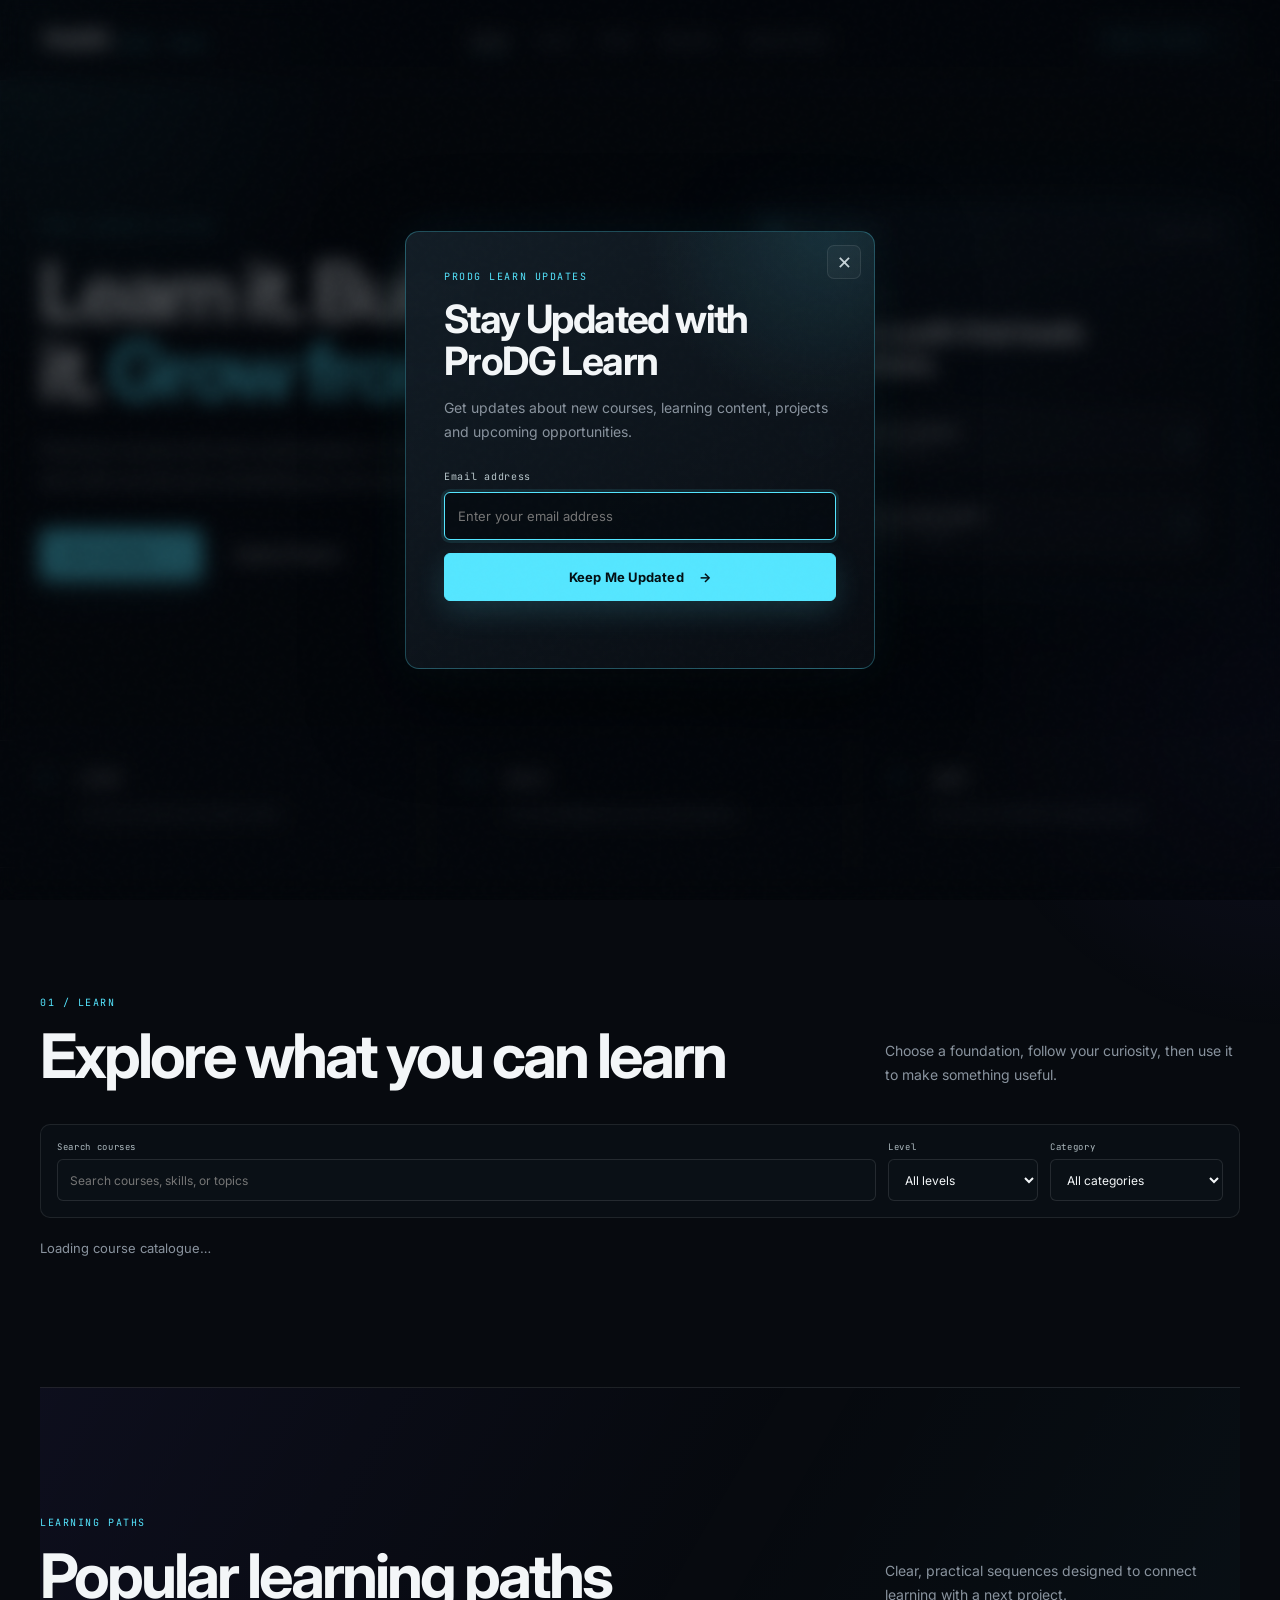
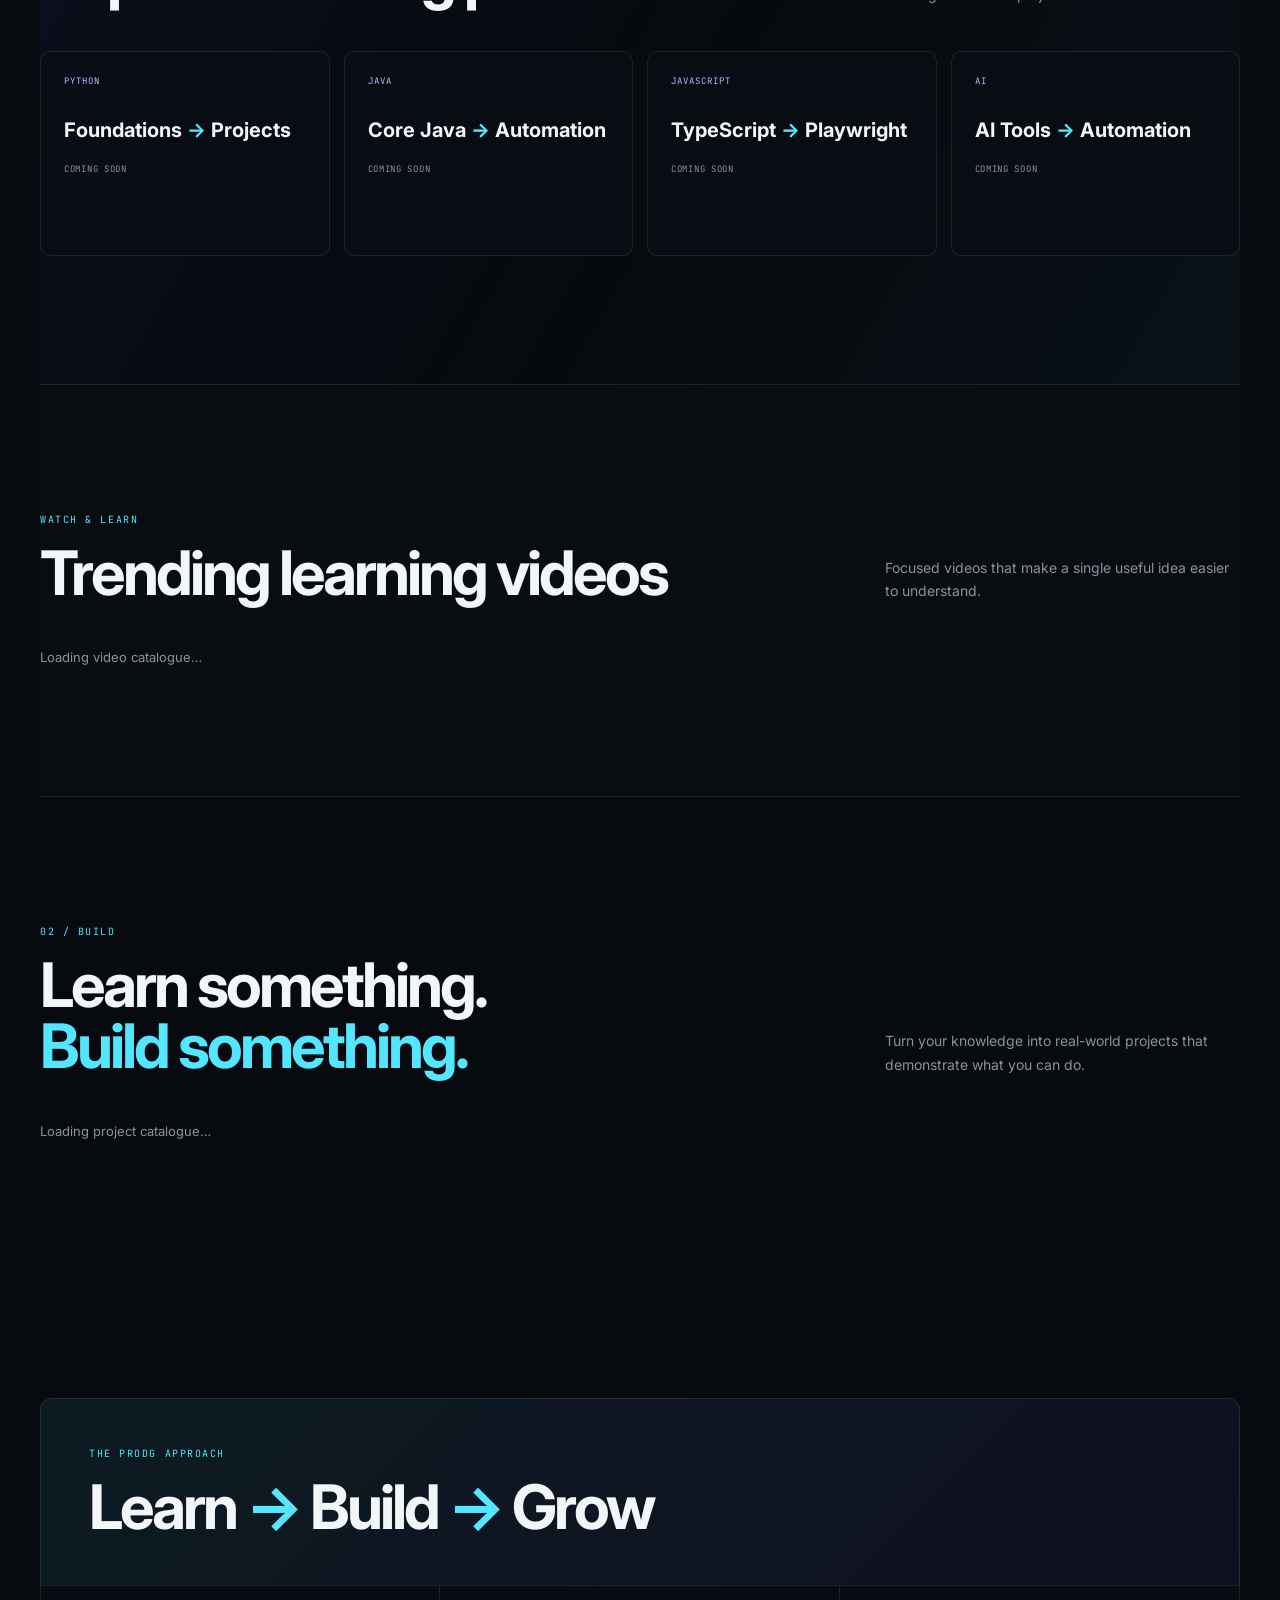
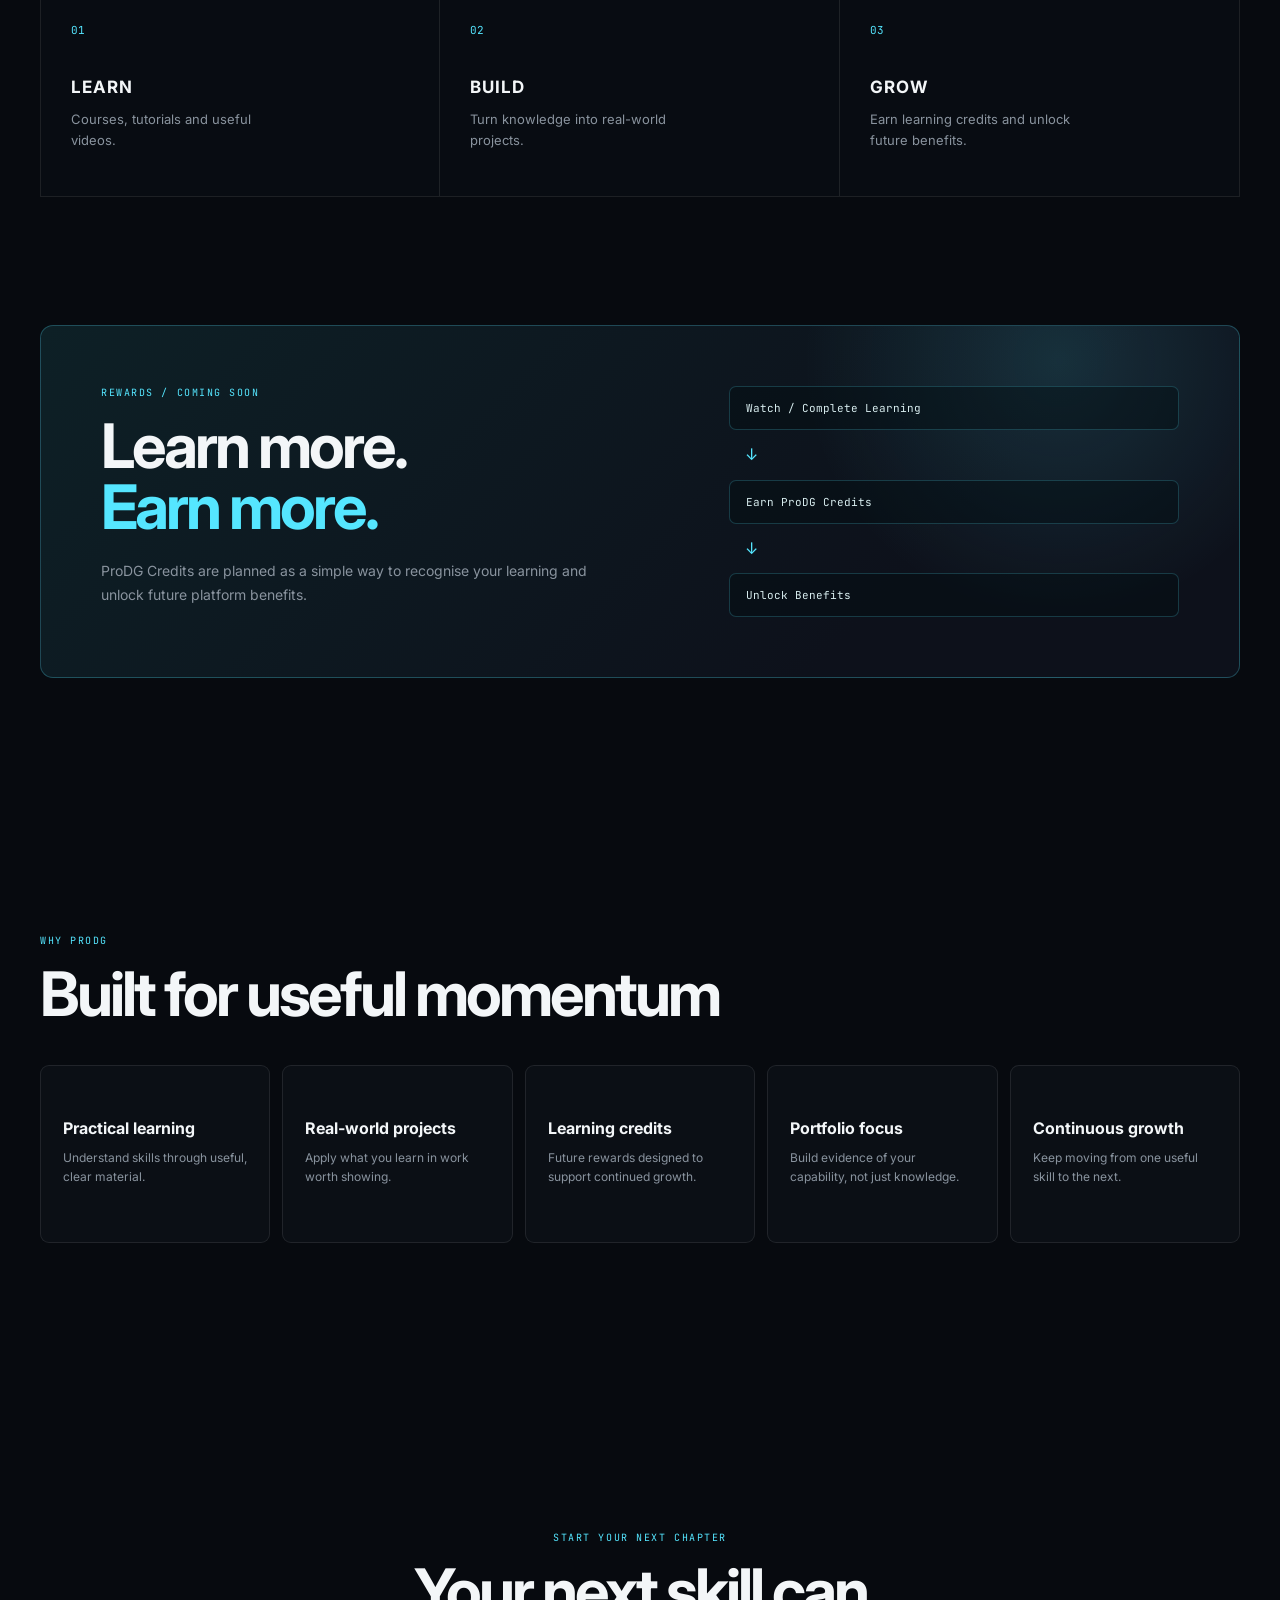
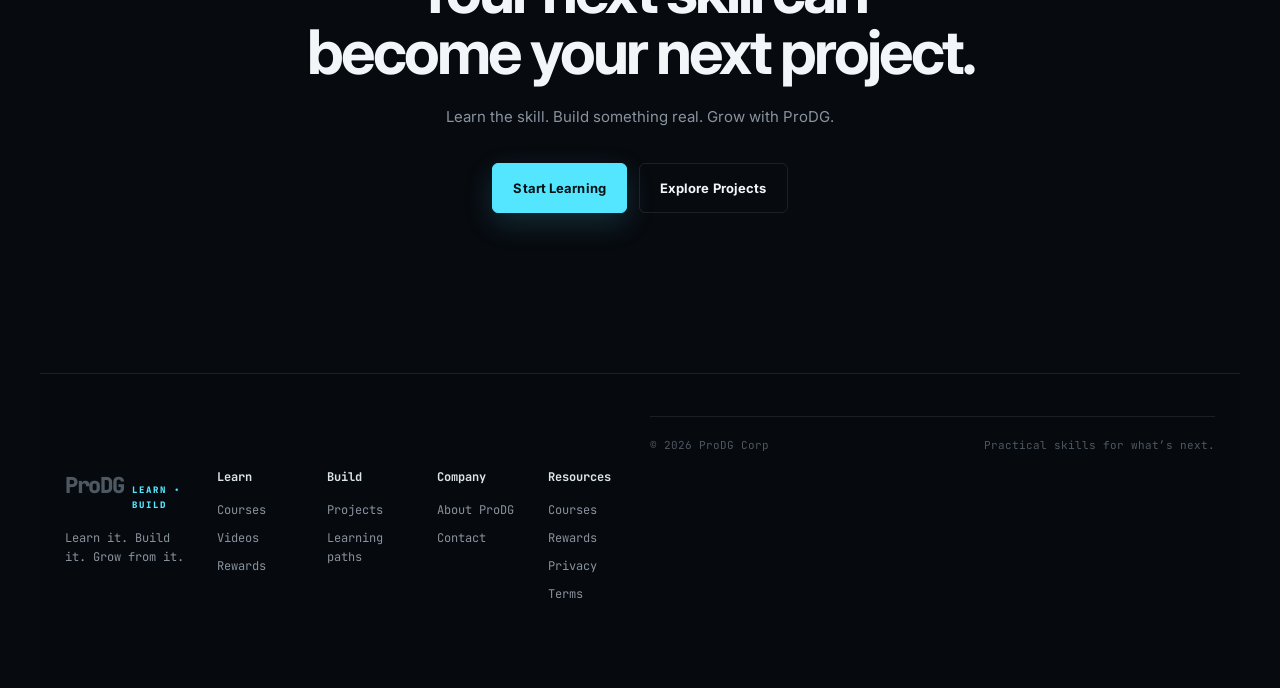
==== commit 121d2b0f: "Add optional ProDG Learn email popup" ====
--- a/index.html
+++ b/index.html
@@ -1,134 +1,41 @@
 <!DOCTYPE html>
 <html lang="en">
 <head>
-    <meta charset="UTF-8">
-    <meta name="viewport" content="width=device-width, initial-scale=1.0">
-    <meta name="description" content="ProDG Corp is a practical platform to learn new skills, build real projects, and grow a portfolio.">
-    <title>ProDG Corp | Learn, Build, Grow</title>
-    <meta name="theme-color" content="#05070a">
-    <link rel="preconnect" href="https://fonts.googleapis.com">
-    <link rel="preconnect" href="https://fonts.gstatic.com" crossorigin>
-    <link href="https://fonts.googleapis.com/css2?family=Inter:wght@400;500;600;700;800;900&family=JetBrains+Mono:wght@400;500;700&display=swap" rel="stylesheet">
-    <link rel="stylesheet" href="style.css">
+  <meta charset="UTF-8"><meta name="viewport" content="width=device-width, initial-scale=1.0">
+  <meta name="description" content="ProDG is a practical learning platform for building skills, projects, and a portfolio."><meta name="theme-color" content="#05070a">
+  <title>ProDG | Learn, Build, Grow</title>
+  <link rel="preconnect" href="https://fonts.googleapis.com"><link rel="preconnect" href="https://fonts.gstatic.com" crossorigin>
+  <link href="https://fonts.googleapis.com/css2?family=Inter:wght@400;500;600;700;800;900&family=JetBrains+Mono:wght@400;500;700&display=swap" rel="stylesheet"><link rel="stylesheet" href="style.css">
 </head>
-<body class="learn-home">
-<a class="skip-link" href="#main-content">Skip to content</a>
-<div class="background-grid"></div><div class="noise"></div><div class="cursor-glow"></div>
-
-<header class="header">
-    <nav class="navbar">
-        <a href="index.html" class="logo" aria-label="ProDG Corp home"><span>ProDG</span><small>LEARN · BUILD</small></a>
-        <button class="menu-btn" id="menuBtn" type="button" aria-label="Open navigation menu" aria-controls="navLinks" aria-expanded="false">MENU</button>
-        <ul class="nav-links" id="navLinks">
-            <li><a href="index.html" aria-current="page">Home</a></li>
-            <li><a href="#learn">Learn</a></li>
-            <li><a href="#build">Build</a></li>
-            <li><a href="#rewards">Rewards</a></li>
-            <li><a href="about.html">About ProDG</a></li>
-        </ul>
-        <a class="nav-cta" href="#build">Explore projects <span>→</span></a>
-    </nav>
-</header>
-
+<body class="learn-home platform-home">
+<a class="skip-link" href="#main-content">Skip to content</a><div class="background-grid"></div><div class="noise"></div><div class="cursor-glow"></div>
+<header class="header"><nav class="navbar" aria-label="Primary navigation"><a href="index.html" class="logo" aria-label="ProDG home"><span>ProDG</span><small>LEARN &bull; BUILD</small></a><button class="menu-btn" id="menuBtn" type="button" aria-label="Open navigation menu" aria-controls="navLinks" aria-expanded="false">MENU</button><ul class="nav-links" id="navLinks"><li><a href="index.html" aria-current="page">Home</a></li><li><a href="#learn">Learn</a></li><li><a href="#build">Build</a></li><li><a href="#rewards">Rewards</a></li><li><a href="about.html">About ProDG</a></li></ul><a class="nav-cta" href="#build">Explore Projects <span>&rarr;</span></a></nav></header>
 <main id="main-content">
-    <section class="learn-hero">
-        <div class="learn-hero-copy reveal">
-            <p class="eyebrow">PRODG CORP <span>•</span> LEARN · BUILD · GROW</p>
-            <div class="learn-pill"><span></span> A platform for curious builders</div>
-            <h1>Learn it. Build it. <em>Grow from it.</em></h1>
-            <p class="learn-lead">Practical courses and real-world projects in one place — so every new skill can become something you are proud to show.</p>
-            <div class="hero-buttons">
-                <a class="btn btn-primary" href="#learn">Start learning <span>→</span></a>
-                <a class="btn btn-outline" href="#build">Explore projects</a>
-            </div>
-            <div class="learner-proof">
-                <div class="avatar-stack" aria-hidden="true"><b>J</b><b>M</b><b>A</b><b>+</b></div>
-                <p><strong>Learn • Build • Grow</strong><br>Skills with real momentum.</p>
-            </div>
-        </div>
-        <div class="hero-learning-card reveal" aria-label="Course progress preview">
-            <div class="hero-card-top"><span class="live-dot"></span><span>YOUR LEARNING SPACE</span><button type="button" aria-label="More options">•••</button></div>
-            <div class="hero-card-body">
-                <div class="code-orb"><span>&lt;/&gt;</span></div>
-                <p class="course-label">STARTER PATH</p><h2>Python foundations</h2>
-                <p>Understand the building blocks. Then make them useful.</p>
-                <div class="progress-heading"><span>Course progress</span><strong>68%</strong></div><div class="progress-bar"><i></i></div>
-                <div class="lesson-row"><span class="play-icon">▶</span><span><b>Next up</b><small>Working with functions</small></span><strong>12 min</strong></div>
-            </div>
-            <div class="floating-reward"><span>✦</span><div><b>+25 credits</b><small>Lesson complete</small></div></div>
-        </div>
-    </section>
-
-    <section class="learn-trust" aria-label="ProDG platform benefits">
-        <div><span>01</span><p><strong>Learn</strong>Courses, tutorials and useful videos.</p></div>
-        <div><span>02</span><p><strong>Build</strong>Turn knowledge into work you can share.</p></div>
-        <div><span>03</span><p><strong>Grow</strong>Earn credits and strengthen your portfolio.</p></div>
-    </section>
-
-    <section class="learn-section course-section" id="learn">
-        <span id="courses" aria-hidden="true"></span>
-        <div class="section-intro reveal"><div><p class="section-number">01 / LEARN</p><h2>Build skills with <span>real direction.</span></h2></div><p>Courses, tutorials and videos designed to give you a useful foundation — and an immediate next thing to make.</p></div>
-        <div class="course-grid">
-            <article class="course-card featured-course reveal"><div class="course-art art-python"><span class="art-grid"></span><b>Py</b><i>01</i></div><div class="course-content"><div class="card-meta"><span>BEGINNER</span><span>8 MODULES</span></div><h3>Python for problem solvers</h3><p>Get fluent in the language behind automation, data, AI and so much more.</p><div class="course-footer"><span>⌁ 6h 20m</span><a href="#courses">Explore <b>→</b></a></div></div></article>
-            <article class="course-card reveal"><div class="course-art art-java"><span class="art-grid"></span><b>J</b><i>02</i></div><div class="course-content"><div class="card-meta"><span>BEGINNER</span><span>10 MODULES</span></div><h3>Java essentials</h3><p>Learn to think in objects and create dependable applications.</p><div class="course-footer"><span>⌁ 7h 45m</span><a href="#courses">Explore <b>→</b></a></div></div></article>
-            <article class="course-card reveal"><div class="course-art art-c"><span class="art-grid"></span><b>C</b><i>03</i></div><div class="course-content"><div class="card-meta"><span>FUNDAMENTALS</span><span>9 MODULES</span></div><h3>C, from the ground up</h3><p>Understand how programs work closer to the machine.</p><div class="course-footer"><span>⌁ 6h 50m</span><a href="#courses">Explore <b>→</b></a></div></div></article>
-            <article class="course-card reveal"><div class="course-art art-cpp"><span class="art-grid"></span><b>C++</b><i>04</i></div><div class="course-content"><div class="card-meta"><span>INTERMEDIATE</span><span>12 MODULES</span></div><h3>Modern C++</h3><p>Level up with a language made for performance and possibility.</p><div class="course-footer"><span>⌁ 9h 10m</span><a href="#courses">Explore <b>→</b></a></div></div></article>
-        </div>
-        <a class="text-link reveal" href="#courses">View all learning paths <span>→</span></a>
-    </section>
-
-    <section class="video-section" id="videos">
-        <div class="learn-section"><div class="section-intro reveal"><div><p class="section-number">02 / TRENDING VIDEOS</p><h2>A quick spark of <span>inspiration.</span></h2></div><p>Short videos for the questions, concepts and little wins that keep your curiosity switched on.</p></div>
-            <div class="video-layout">
-                <a class="video-feature reveal" href="#videos"><div class="video-visual"><span class="video-code">print(<i>“hello, world”</i>)</span><span class="big-play">▶</span><span class="video-length">08:24</span></div><div class="video-copy"><span>PYTHON BASICS</span><h3>Why your first program matters more than you think</h3><p>Start with a simple idea and see where a few lines of code can take you.</p><b>Watch now →</b></div></a>
-                <div class="video-list reveal">
-                    <a href="#videos"><span class="mini-play">▶</span><div><small>JAVA · 05:18</small><h3>Objects, explained without the jargon</h3></div><b>→</b></a>
-                    <a href="#videos"><span class="mini-play">▶</span><div><small>CAREER · 07:42</small><h3>How to keep learning when life gets busy</h3></div><b>→</b></a>
-                    <a href="#videos"><span class="mini-play">▶</span><div><small>C++ · 10:05</small><h3>What makes C++ a language worth knowing?</h3></div><b>→</b></a>
-                </div>
-            </div>
-        </div>
-    </section>
-
-    <section class="build-section" id="build">
-        <div class="learn-section">
-            <div class="section-intro reveal">
-                <div><p class="section-number">02 / BUILD</p><h2>Make work that <span>moves you forward.</span></h2></div>
-                <p>Use guided project ideas, source-code resources and practical briefs to turn new skills into a portfolio with substance.</p>
-            </div>
-            <div class="build-grid">
-                <article class="build-feature reveal">
-                    <div class="build-feature-art"><span>PROJECT<br>DROP</span><i>01</i><b>&lt;/&gt;</b></div>
-                    <div class="build-feature-copy">
-                        <p class="section-number">FEATURED PROJECT</p>
-                        <h3>Personal finance tracker</h3>
-                        <p>Create a useful web app with data, dashboards and a clean user experience — a solid portfolio piece from start to finish.</p>
-                        <div><span>PYTHON</span><span>WEB APP</span><span>BEGINNER+</span></div>
-                        <a href="#build">Open project brief <b>→</b></a>
-                    </div>
-                </article>
-                <div class="build-resource-list reveal">
-                    <a href="#build"><span class="resource-icon">◫</span><div><small>PROJECT IDEAS</small><h3>Find your next build</h3><p>Practical prompts for every stage of your journey.</p></div><b>→</b></a>
-                    <a href="#build"><span class="resource-icon">{ }</span><div><small>SOURCE RESOURCES</small><h3>Learn from real code</h3><p>Starter repos, GitHub resources and useful references.</p></div><b>→</b></a>
-                    <a href="#build"><span class="resource-icon">↗</span><div><small>PORTFOLIO PATH</small><h3>Show what you can do</h3><p>Shape projects into work that tells your story.</p></div><b>→</b></a>
-                </div>
-            </div>
-            <div class="build-metrics reveal">
-                <div><span>PROJECT IDEAS</span><b>40+</b><p>ready to shape into your own</p></div>
-                <div><span>CODE RESOURCES</span><b>Open</b><p>starter-friendly references</p></div>
-                <div><span>YOUR OUTCOME</span><b>Portfolio</b><p>proof of what you can build</p></div>
-            </div>
-        </div>
-    </section>
-
-    <section class="learn-section rewards-section" id="rewards">
-        <div class="rewards-panel reveal"><div class="rewards-copy"><p class="section-number">03 / YOUR LEARNING REWARDS</p><h2>Keep learning.<br><span>Get something back.</span></h2><p>Every video watched and course milestone completed earns you ProDG credits. Save them up and use them for discounts on future courses.</p><a href="#courses" class="btn btn-primary">Start earning credits <span>→</span></a></div><div class="reward-steps"><div><span>01</span><i>▶</i><h3>Watch &amp; learn</h3><p>Earn credits as you finish videos and course lessons.</p></div><div><span>02</span><i>✦</i><h3>Build your balance</h3><p>See your progress add up with every completed milestone.</p></div><div><span>03</span><i>↘</i><h3>Use your rewards</h3><p>Apply credits for discounts on your next course.</p></div></div><div class="credit-chip"><span>✦</span><p><b>250</b><small>AVAILABLE CREDITS</small></p></div></div>
-    </section>
-    <section class="learn-cta reveal"><p>YOUR NEXT SKILL IS WAITING</p><h2>Make today the day<br>you <span>begin.</span></h2><a class="btn btn-primary" href="#courses">Explore courses <span>→</span></a></section>
+<section class="prodg-hero" aria-labelledby="hero-title"><div class="prodg-hero-copy reveal"><p class="prodg-kicker">PRODG LEARNING PLATFORM</p><h1 id="hero-title">Learn it. Build it. <span>Grow from it.</span></h1><p>Practical courses and real-world projects in one place &mdash; so every new skill can become something you are proud to show.</p><div class="prodg-actions"><a class="btn btn-primary" href="#learn">Start Learning <span>&rarr;</span></a><a class="btn btn-outline" href="#build">Explore Projects</a></div></div><div class="learning-preview reveal" aria-label="Preview of ProDG learning catalogue"><div class="preview-top"><span class="preview-mark"></span><span>PRODG / DISCOVER</span><span class="preview-status">COMING SOON</span></div><div class="preview-body"><p class="preview-overline">START WITH A SKILL</p><h2>Explore a path that leads somewhere.</h2><div class="preview-course"><span class="preview-icon">&lt;/&gt;</span><div><b>Python foundations</b><small>Course &middot; Beginner</small></div><span>&rarr;</span></div><div class="preview-course"><span class="preview-icon purple">{ }</span><div><b>Build a practical project</b><small>Project brief &middot; Portfolio</small></div><span>&rarr;</span></div></div><div class="preview-orbit orbit-one"></div><div class="preview-orbit orbit-two"></div></div></section>
+<section class="pillar-strip" aria-label="How ProDG works"><div><b>01</b><span>LEARN</span><p>Courses, tutorials and useful videos.</p></div><div><b>02</b><span>BUILD</span><p>Turn knowledge into real-world projects.</p></div><div><b>03</b><span>GROW</span><p>Earn future benefits through learning.</p></div></section>
+<section class="platform-section discovery-section" id="learn" aria-labelledby="learn-title"><div class="section-heading-platform reveal"><div><p class="prodg-kicker">01 / LEARN</p><h2 id="learn-title">Explore what you can learn</h2></div><p>Choose a foundation, follow your curiosity, then use it to make something useful.</p></div><div class="discovery-tools reveal" aria-label="Course discovery filters"><label>Search courses<input id="courseSearch" type="search" placeholder="Search courses, skills, or topics"></label><label>Level<select id="courseLevel"><option value="all">All levels</option><option value="beginner">Beginner</option><option value="fundamentals">Fundamentals</option><option value="intermediate">Intermediate</option></select></label><label>Category<select id="courseCategory"><option value="all">All categories</option><option>Python</option><option>Java</option><option>C</option><option>C++</option><option>JavaScript</option><option>TypeScript</option><option>Web Development</option><option>Automation Testing</option><option>API Testing</option><option>AI &amp; Machine Learning</option><option>Data Science</option></select></label></div><div class="catalogue-grid course-catalogue" id="courseCatalogue" aria-live="polite"><p class="catalogue-loading">Loading course catalogue&hellip;</p></div><p class="catalogue-empty" id="courseEmpty" hidden>No courses match those filters yet.</p></section>
+<section class="platform-section paths-section" aria-labelledby="paths-title"><div class="section-heading-platform reveal"><div><p class="prodg-kicker">LEARNING PATHS</p><h2 id="paths-title">Popular learning paths</h2></div><p>Clear, practical sequences designed to connect learning with a next project.</p></div><div class="path-grid"><article class="path-card reveal"><p>PYTHON</p><h3>Foundations <i>&rarr;</i> Projects</h3><span>Coming Soon</span></article><article class="path-card reveal"><p>JAVA</p><h3>Core Java <i>&rarr;</i> Automation</h3><span>Coming Soon</span></article><article class="path-card reveal"><p>JAVASCRIPT</p><h3>TypeScript <i>&rarr;</i> Playwright</h3><span>Coming Soon</span></article><article class="path-card reveal"><p>AI</p><h3>AI Tools <i>&rarr;</i> Automation</h3><span>Coming Soon</span></article></div></section>
+<section class="platform-section video-section-new" id="videos" aria-labelledby="videos-title"><div class="section-heading-platform reveal"><div><p class="prodg-kicker">WATCH &amp; LEARN</p><h2 id="videos-title">Trending learning videos</h2></div><p>Focused videos that make a single useful idea easier to understand.</p></div><div class="video-grid-new" id="videoCatalogue"><p class="catalogue-loading">Loading video catalogue&hellip;</p></div></section>
+<section class="platform-section build-section-new" id="build" aria-labelledby="build-title"><div class="section-heading-platform reveal"><div><p class="prodg-kicker">02 / BUILD</p><h2 id="build-title">Learn something. <span>Build something.</span></h2></div><p>Turn your knowledge into real-world projects that demonstrate what you can do.</p></div><div class="project-grid-new" id="projectCatalogue"><p class="catalogue-loading">Loading project catalogue&hellip;</p></div></section>
+<section class="platform-section journey-section" aria-labelledby="journey-title"><div class="journey-header reveal"><p class="prodg-kicker">THE PRODG APPROACH</p><h2 id="journey-title">Learn <span>&rarr;</span> Build <span>&rarr;</span> Grow</h2></div><div class="journey-grid"><article class="journey-step reveal"><b>01</b><h3>LEARN</h3><p>Courses, tutorials and useful videos.</p></article><article class="journey-step reveal"><b>02</b><h3>BUILD</h3><p>Turn knowledge into real-world projects.</p></article><article class="journey-step reveal"><b>03</b><h3>GROW</h3><p>Earn learning credits and unlock future benefits.</p></article></div></section>
+<section class="platform-section rewards-section-new" id="rewards" aria-labelledby="rewards-title"><div class="rewards-panel-new reveal"><div><p class="prodg-kicker">REWARDS / COMING SOON</p><h2 id="rewards-title">Learn more. <span>Earn more.</span></h2><p>ProDG Credits are planned as a simple way to recognise your learning and unlock future platform benefits.</p></div><div class="rewards-flow" aria-label="Future ProDG credit flow"><div>Watch / Complete Learning</div><i>&darr;</i><div>Earn ProDG Credits</div><i>&darr;</i><div>Unlock Benefits</div></div></div></section>
+<section class="platform-section why-section" aria-labelledby="why-title"><div class="section-heading-platform reveal"><div><p class="prodg-kicker">WHY PRODG</p><h2 id="why-title">Built for useful momentum</h2></div></div><div class="why-grid"><article class="why-card reveal"><h3>Practical learning</h3><p>Understand skills through useful, clear material.</p></article><article class="why-card reveal"><h3>Real-world projects</h3><p>Apply what you learn in work worth showing.</p></article><article class="why-card reveal"><h3>Learning credits</h3><p>Future rewards designed to support continued growth.</p></article><article class="why-card reveal"><h3>Portfolio focus</h3><p>Build evidence of your capability, not just knowledge.</p></article><article class="why-card reveal"><h3>Continuous growth</h3><p>Keep moving from one useful skill to the next.</p></article></div></section>
+<section class="final-cta-platform"><div class="reveal"><p class="prodg-kicker">START YOUR NEXT CHAPTER</p><h2>Your next skill can become your next project.</h2><p>Learn the skill. Build something real. Grow with ProDG.</p><div class="prodg-actions"><a class="btn btn-primary" href="#learn">Start Learning</a><a class="btn btn-outline" href="#build">Explore Projects</a></div></div></section>
 </main>
-<footer class="learn-footer"><a href="index.html" class="logo"><span>ProDG</span><small>LEARN</small></a><p>Practical skills for what’s next.</p><div><a href="services.html">ProDG Services</a><a href="contact.html">Contact</a><span>© 2026 ProDG Corp</span></div></footer>
-<script src="script.js"></script>
-<script src="catalog.js"></script>
-<script src="platform.js"></script>
-</body>
-</html>
+<footer class="platform-footer"><div class="footer-grid"><div><a href="index.html" class="logo"><span>ProDG</span><small>LEARN &bull; BUILD</small></a><p>Learn it. Build it. Grow from it.</p></div><div><b>Learn</b><a href="#learn">Courses</a><a href="#videos">Videos</a><a href="#rewards">Rewards</a></div><div><b>Build</b><a href="#build">Projects</a><a href="#build">Learning paths</a></div><div><b>Company</b><a href="about.html">About ProDG</a><a href="contact.html">Contact</a></div><div><b>Resources</b><a href="#learn">Courses</a><a href="#rewards">Rewards</a><a href="#privacy">Privacy</a><a href="#terms">Terms</a></div></div><div class="footer-bottom"><span>&copy; 2026 ProDG Corp</span><span>Practical skills for what&rsquo;s next.</span></div></footer>
+<div class="email-popup" id="emailPopup" hidden>
+  <section class="email-popup-card" role="dialog" aria-modal="true" aria-labelledby="emailPopupTitle" aria-describedby="emailPopupDescription">
+    <button class="email-popup-close" id="emailPopupClose" type="button" aria-label="Close email updates popup">&times;</button>
+    <p class="prodg-kicker">PRODG LEARN UPDATES</p>
+    <h2 id="emailPopupTitle">Stay Updated with ProDG Learn</h2>
+    <p id="emailPopupDescription">Get updates about new courses, learning content, projects and upcoming opportunities.</p>
+    <form id="emailPopupForm" novalidate>
+      <label for="emailPopupInput">Email address</label>
+      <input id="emailPopupInput" name="email" type="email" autocomplete="email" placeholder="Enter your email address" required>
+      <button class="btn btn-primary" type="submit">Keep Me Updated <span>&rarr;</span></button>
+      <p class="email-popup-message" id="emailPopupMessage" aria-live="polite"></p>
+    </form>
+  </section>
+</div>
+<script src="script.js"></script><script src="catalog.js"></script><script src="platform.js"></script>
+</body></html>
--- a/style.css
+++ b/style.css
@@ -2111,6 +2111,66 @@
     }
 
 }
+
+/* Optional ProDG Learn email update popup */
+.email-popup[hidden] { display: none; }
+.email-popup { position: fixed; z-index: 1100; inset: 0; display: grid; place-items: center; padding: 24px; background: rgba(2, 5, 9, .68); backdrop-filter: blur(10px); }
+.email-popup-card { position: relative; width: min(100%, 470px); padding: 38px; border: 1px solid rgba(85, 230, 255, .28); border-radius: 14px; background: radial-gradient(circle at 90% 0, rgba(85, 230, 255, .12), transparent 30%), linear-gradient(145deg, rgba(19, 30, 39, .98), rgba(8, 12, 18, .99)); box-shadow: 0 30px 90px rgba(0, 0, 0, .52), 0 0 50px rgba(85, 230, 255, .07); }
+.email-popup-close { position: absolute; top: 13px; right: 13px; display: grid; place-items: center; width: 34px; height: 34px; border: 1px solid var(--border); border-radius: 7px; color: #c6d3d7; background: rgba(255, 255, 255, .035); font-size: 23px; line-height: 1; cursor: pointer; transition: color .2s ease, border-color .2s ease, background .2s ease; }
+.email-popup-close:hover { border-color: rgba(85, 230, 255, .5); color: var(--accent); background: rgba(85, 230, 255, .07); }
+.email-popup-card h2 { max-width: 355px; margin-top: 14px; font-size: clamp(28px, 6vw, 39px); line-height: 1.08; letter-spacing: -1.6px; }
+.email-popup-card > p:not(.prodg-kicker) { max-width: 390px; margin-top: 14px; color: var(--muted); font-size: 14px; line-height: 1.7; }
+.email-popup-card form { display: grid; gap: 9px; margin-top: 27px; }
+.email-popup-card label { color: #b9c7cc; font: 10px "JetBrains Mono", monospace; letter-spacing: .7px; }
+.email-popup-card input { min-height: 48px; padding: 0 13px; border: 1px solid rgba(255, 255, 255, .13); border-radius: 6px; outline: 0; color: var(--text); background: rgba(4, 9, 14, .72); font: 13px "Inter", sans-serif; }
+.email-popup-card input:focus { border-color: var(--accent); box-shadow: 0 0 0 3px rgba(85, 230, 255, .1); }
+.email-popup-card form .btn { justify-content: center; width: 100%; margin-top: 4px; }
+.email-popup-card form .btn:disabled { cursor: default; opacity: .55; }
+.email-popup-message { min-height: 20px; color: var(--muted); font-size: 11px; line-height: 1.5; }
+.email-popup-message[data-state="error"] { color: #ffaaa1; }
+.email-popup-message[data-state="success"] { color: #9ceab2; }
+@media (max-width: 500px) { .email-popup { align-items: end; padding: 16px; }.email-popup-card { padding: 32px 22px 24px; }.email-popup-card h2 { max-width: 290px; }.email-popup-close { top: 10px; right: 10px; } }
+
+/* ==========================================================================
+   ProDG learning platform home
+   Scoped to the redesigned homepage so the established corporate pages keep
+   their existing presentation.
+   ========================================================================== */
+.platform-home { background: #070a0f; }
+.platform-home .header { background: rgba(7,10,15,.8); }
+.platform-home .navbar { max-width: 1240px; }
+.platform-home .nav-links a[aria-current="page"] { color: #f3f6f8; }
+.platform-home .nav-links a[aria-current="page"]::after { transform: scaleX(1); }
+.prodg-hero, .platform-section, .footer-grid, .footer-bottom { width: min(1200px, calc(100% - 48px)); margin-inline: auto; }
+.prodg-hero { min-height: 740px; padding: 150px 0 90px; display: grid; grid-template-columns: minmax(0,1.05fr) minmax(390px,.85fr); align-items: center; gap: clamp(42px,8vw,110px); }
+.prodg-kicker { color: var(--accent); font: 10px/1.4 "JetBrains Mono", monospace; letter-spacing: 1.55px; }
+.prodg-hero h1 { max-width: 660px; margin-top: 18px; font-size: clamp(52px,6.3vw,82px); line-height: .98; letter-spacing: clamp(-4.4px,-.35vw,-2.6px); text-wrap: balance; }
+.prodg-hero h1 span, .section-heading-platform h2 span, .rewards-panel-new h2 span { color: var(--accent); }
+.prodg-hero-copy > p:not(.prodg-kicker) { max-width: 560px; margin-top: 26px; color: #a6b0b8; font-size: 17px; line-height: 1.75; }
+.prodg-actions { display: flex; flex-wrap: wrap; gap: 12px; margin-top: 34px; }
+.learning-preview { position: relative; border: 1px solid rgba(85,230,255,.28); border-radius: 14px; background: linear-gradient(145deg,rgba(18,29,39,.96),rgba(9,13,20,.97) 67%); box-shadow: 0 32px 90px rgba(0,0,0,.38),0 0 80px rgba(85,230,255,.08); overflow: hidden; }
+.preview-top { position: relative; z-index: 1; display: flex; align-items: center; gap: 8px; padding: 18px 20px; border-bottom: 1px solid var(--border); color: #95a5af; font: 9px "JetBrains Mono",monospace; letter-spacing: 1px; }.preview-mark { width: 8px; height: 8px; border-radius:50%; background: var(--accent); box-shadow:0 0 14px var(--accent); }.preview-status { margin-left:auto; color:#aab8bc; font-size:8px; }
+.preview-body { position:relative; z-index:1; padding: 34px; }.preview-overline { color:#b1c5cc; font:9px "JetBrains Mono"; letter-spacing:1.25px; }.preview-body h2 { max-width:350px; margin-top:12px; font-size:29px; line-height:1.1; letter-spacing:-1.2px; }
+.preview-course { display:flex; align-items:center; gap:12px; margin-top:18px; padding:14px; border:1px solid rgba(255,255,255,.09); border-radius:9px; background:rgba(255,255,255,.035); }.preview-course:first-of-type { margin-top:27px; }.preview-course > span:last-child { margin-left:auto; color:var(--accent); }.preview-icon { display:grid; place-items:center; flex:0 0 36px; height:36px; border-radius:8px; color:#061316; background:var(--accent); font:700 11px "JetBrains Mono"; }.preview-icon.purple { color:#ebe7ff; background:#55419c; }.preview-course div { display:grid; gap:1px; }.preview-course b { font-size:12px; }.preview-course small { color:var(--muted); font-size:10px; }
+.preview-orbit { position:absolute; width:310px; height:310px; border:1px solid rgba(85,230,255,.08); border-radius:50%; pointer-events:none; }.orbit-one { right:-150px; top:-135px; }.orbit-two { right:-90px; top:-75px; width:190px; height:190px; border-color:rgba(124,92,255,.12); }
+.pillar-strip { border-block:1px solid var(--border); display:grid; grid-template-columns:repeat(3,1fr); background:rgba(255,255,255,.012); }.pillar-strip > div { min-height:126px; padding:30px max(24px,calc((100vw - 1200px)/2)); display:grid; grid-template-columns:26px 1fr; grid-template-rows:auto auto; gap:4px 14px; border-right:1px solid var(--border); }.pillar-strip > div:last-child { border:0; }.pillar-strip b { grid-row:span 2; color:var(--accent); font:10px "JetBrains Mono"; }.pillar-strip span { font:700 12px "JetBrains Mono"; letter-spacing:1px; }.pillar-strip p { color:var(--muted); font-size:12px; }
+.platform-section { padding:clamp(82px,10vw,132px) 0; }.section-heading-platform { display:flex; justify-content:space-between; align-items:end; gap:42px; }.section-heading-platform h2, .journey-header h2, .rewards-panel-new h2, .final-cta-platform h2 { max-width:760px; margin-top:15px; font-size:clamp(39px,4.8vw,65px); line-height:1; letter-spacing:-3px; text-wrap:balance; }.section-heading-platform > p { max-width:355px; color:var(--muted); font-size:14px; line-height:1.7; }
+.discovery-tools { display:flex; flex-wrap:wrap; gap:12px; margin-top:38px; padding:16px; border:1px solid var(--border); border-radius:10px; background:rgba(12,17,24,.65); }.discovery-tools label { display:grid; gap:6px; color:#afbbc1; font:9px "JetBrains Mono"; letter-spacing:.65px; }.discovery-tools label:first-child { flex:1 1 290px; }.discovery-tools input,.discovery-tools select { min-height:42px; padding:0 12px; border:1px solid rgba(255,255,255,.11); border-radius:6px; outline:0; color:var(--text); background:#0a1016; font:12px "Inter",sans-serif; }.discovery-tools select { min-width:150px; }.discovery-tools input:focus,.discovery-tools select:focus { border-color:var(--accent); box-shadow:0 0 0 3px rgba(85,230,255,.1); }
+.catalogue-grid { display:grid; grid-template-columns:repeat(4,minmax(0,1fr)); gap:16px; margin-top:20px; }.catalogue-card,.video-card-new,.project-card-new { display:flex; flex-direction:column; min-width:0; border:1px solid var(--border); border-radius:10px; overflow:hidden; background:linear-gradient(145deg,rgba(16,23,31,.9),rgba(8,12,18,.88)); transition:transform .25s ease,border-color .25s ease,box-shadow .25s ease; }.catalogue-card:hover,.video-card-new:hover,.project-card-new:hover { transform:translateY(-6px); border-color:rgba(85,230,255,.47); box-shadow:0 22px 50px rgba(0,0,0,.3); }.catalogue-card[hidden] { display:none; }
+.card-art { position:relative; display:flex; justify-content:space-between; height:130px; padding:16px; overflow:hidden; background:linear-gradient(135deg,#236a7a,#37285d); }.card-art::after,.video-thumbnail::after,.project-card-top::after { content:""; position:absolute; inset:0; opacity:.25; background-image:linear-gradient(rgba(255,255,255,.35) 1px,transparent 1px),linear-gradient(90deg,rgba(255,255,255,.35) 1px,transparent 1px); background-size:24px 24px; }.card-art-java { background:linear-gradient(135deg,#654735,#592543); }.card-art-c { background:linear-gradient(135deg,#264e7a,#244059); }.card-art-c- { background:linear-gradient(135deg,#463c7e,#28485d); }.card-art > * { position:relative; z-index:1; }.card-art span { color:#eefcff; font:9px "JetBrains Mono"; letter-spacing:1px; }.card-art b { align-self:end; color:rgba(255,255,255,.9); font:700 26px "JetBrains Mono"; }
+.catalogue-card-body { display:flex; flex:1; flex-direction:column; padding:20px; }.card-labels { display:flex; justify-content:space-between; gap:8px; color:var(--accent); font:9px "JetBrains Mono"; letter-spacing:.6px; }.card-labels em,.project-card-top em { padding:3px 5px; border:1px solid rgba(255,255,255,.18); border-radius:3px; color:#d5dee1; font-style:normal; font-size:8px; }.catalogue-card h3,.project-card-new h3,.video-card-new h3 { margin-top:13px; font-size:18px; line-height:1.2; }.catalogue-card-body > p,.video-card-new p { margin-top:10px; color:var(--muted); font-size:12px; line-height:1.65; }.card-details,.project-meta,.video-meta { display:flex; flex-wrap:wrap; gap:7px; margin-top:18px; color:#aebcc2; font:9px "JetBrains Mono"; }.card-details span,.project-meta span { padding:4px 5px; border:1px solid rgba(255,255,255,.1); border-radius:3px; }.card-action { display:flex; justify-content:space-between; align-items:center; gap:8px; margin-top:auto; padding-top:17px; border-top:1px solid var(--border); color:var(--muted); font-size:10px; }.card-action b,.video-meta b { color:var(--accent); font-size:11px; }
+.catalogue-empty { margin-top:18px; color:var(--muted); font-size:13px; }.catalogue-loading { color:var(--muted); font-size:13px; }
+.paths-section { border-block:1px solid var(--border); background:linear-gradient(120deg,rgba(124,92,255,.06),transparent 50%,rgba(85,230,255,.035)); }.path-grid { display:grid; grid-template-columns:repeat(4,1fr); gap:14px; margin-top:44px; }.path-card { min-height:205px; padding:23px; border:1px solid var(--border); border-radius:10px; background:rgba(10,15,22,.72); transition:transform .25s,border-color .25s; }.path-card:hover { transform:translateY(-5px); border-color:rgba(124,92,255,.5); }.path-card p { color:#c2b5ff; font:9px "JetBrains Mono"; letter-spacing:1px; }.path-card h3 { margin-top:30px; font-size:20px; line-height:1.3; }.path-card h3 i { color:var(--accent); font-style:normal; }.path-card > span { display:inline-block; margin-top:20px; color:var(--muted); font:9px "JetBrains Mono"; text-transform:uppercase; letter-spacing:.7px; }
+.video-section-new { background:rgba(255,255,255,.012); }.video-grid-new { display:grid; grid-template-columns:repeat(4,minmax(0,1fr)); gap:16px; margin-top:44px; }.video-card-new { padding:14px; }.video-thumbnail { position:relative; display:grid; place-items:center; min-height:135px; overflow:hidden; border-radius:7px; background:radial-gradient(circle at 50% 50%,rgba(85,230,255,.27),transparent 24%),linear-gradient(135deg,#152d3c,#17172d); }.video-thumbnail > * { position:relative; z-index:1; }.video-thumbnail > span { position:absolute; top:12px; left:12px; color:#d9f8fb; font:8px "JetBrains Mono"; letter-spacing:.8px; }.video-thumbnail i { display:grid; place-items:center; width:42px; height:42px; border:1px solid rgba(255,255,255,.5); border-radius:50%; color:#061014; background:var(--accent); font-style:normal; font-size:10px; }.video-thumbnail em { position:absolute; right:10px; bottom:9px; padding:3px 5px; border-radius:3px; background:rgba(0,0,0,.55); font:9px "JetBrains Mono"; font-style:normal; }.video-card-new > div:last-child { display:flex; flex:1; flex-direction:column; padding:16px 4px 3px; }.video-meta { margin-top:auto; padding-top:17px; border-top:1px solid var(--border); }.video-meta b { margin-left:auto; }
+.build-section-new { border-top:1px solid var(--border); }.project-grid-new { display:grid; grid-template-columns:repeat(4,minmax(0,1fr)); gap:16px; margin-top:44px; }.project-card-top { position:relative; min-height:105px; padding:16px; overflow:hidden; background:linear-gradient(135deg,#222044,#0c2029); }.project-card-top > * { position:relative; z-index:1; }.project-card-top > span { color:#cbc0ff; font:9px "JetBrains Mono"; letter-spacing:.8px; }.project-card-top em { position:absolute; right:13px; top:12px; }.project-card-top b { position:absolute; right:18px; bottom:10px; color:var(--accent); font:700 26px "JetBrains Mono"; }.skill-tags { display:flex; flex-wrap:wrap; gap:5px; margin-top:17px; }.skill-tags span { padding:4px 6px; border:1px solid rgba(124,92,255,.28); border-radius:3px; color:#c9c0ef; font:8px "JetBrains Mono"; }.project-meta { margin-bottom:15px; }
+.journey-section { padding-bottom:0; }.journey-header { padding:48px; border:1px solid var(--border); border-bottom:0; border-radius:12px 12px 0 0; background:linear-gradient(135deg,rgba(85,230,255,.08),rgba(124,92,255,.08)); }.journey-header h2 span { color:var(--accent); }.journey-grid { display:grid; grid-template-columns:repeat(3,1fr); border:1px solid var(--border); }.journey-step { min-height:210px; padding:30px; border-right:1px solid var(--border); background:rgba(10,15,21,.65); }.journey-step:last-child { border:0; }.journey-step b { color:var(--accent); font:11px "JetBrains Mono"; }.journey-step h3 { margin-top:32px; font-size:17px; letter-spacing:1px; }.journey-step p { max-width:220px; margin-top:8px; color:var(--muted); font-size:13px; line-height:1.6; }
+.rewards-panel-new { display:grid; grid-template-columns:1fr .78fr; gap:50px; padding:clamp(30px,5vw,60px); border:1px solid rgba(85,230,255,.25); border-radius:13px; background:radial-gradient(circle at 85% 10%,rgba(85,230,255,.14),transparent 24%),linear-gradient(135deg,#0d2026,#0d111b 72%); }.rewards-panel-new > div > p:not(.prodg-kicker) { max-width:530px; margin-top:21px; color:var(--muted); font-size:14px; line-height:1.7; }.rewards-flow { display:grid; align-content:center; gap:12px; }.rewards-flow div { padding:14px 16px; border:1px solid rgba(85,230,255,.2); border-radius:7px; color:#d8edef; background:rgba(4,14,19,.45); font:11px "JetBrains Mono"; }.rewards-flow i { margin-left:16px; color:var(--accent); font-style:normal; }
+.why-grid { display:grid; grid-template-columns:repeat(5,1fr); gap:12px; margin-top:40px; }.why-card { min-height:178px; padding:22px; border:1px solid var(--border); border-radius:9px; background:rgba(14,19,26,.68); }.why-card h3 { font-size:16px; line-height:1.25; }.why-card p { margin-top:10px; color:var(--muted); font-size:12px; line-height:1.6; }
+.final-cta-platform { width:min(1200px,calc(100% - 48px)); margin:0 auto; padding:clamp(100px,13vw,160px) 0; text-align:center; }.final-cta-platform > div { max-width:830px; margin:auto; }.final-cta-platform h2 { margin-inline:auto; }.final-cta-platform > div > p:not(.prodg-kicker) { max-width:520px; margin:22px auto 0; color:var(--muted); font-size:15px; }.final-cta-platform .prodg-actions { justify-content:center; }
+.platform-footer { border-top:1px solid var(--border); background:#06090d; }.footer-grid { display:grid; grid-template-columns:1.5fr repeat(4,1fr); gap:28px; padding:52px 0 42px; }.footer-grid > div { display:grid; align-content:start; gap:9px; }.footer-grid b { margin-bottom:4px; color:#dbe6e8; font-size:12px; }.footer-grid a:not(.logo),.footer-grid p,.footer-bottom { color:var(--muted); font-size:12px; }.footer-grid a:not(.logo):hover { color:var(--accent); }.footer-grid p { max-width:180px; margin-top:8px; }.footer-bottom { display:flex; justify-content:space-between; padding:20px 0 28px; border-top:1px solid var(--border); color:var(--dim); font-size:11px; }
+@media (max-width:1000px) { .prodg-hero { grid-template-columns:1fr; min-height:0; padding-top:135px; }.learning-preview { max-width:560px; width:100%; }.catalogue-grid,.video-grid-new,.project-grid-new { grid-template-columns:repeat(2,1fr); }.path-grid { grid-template-columns:repeat(2,1fr); }.why-grid { grid-template-columns:repeat(3,1fr); }.footer-grid { grid-template-columns:repeat(3,1fr); }.footer-grid > div:first-child { grid-column:span 3; } }
+@media (max-width:750px) { .prodg-hero,.platform-section,.footer-grid,.footer-bottom,.final-cta-platform { width:min(100% - 36px,1200px); }.prodg-hero { padding-top:122px; padding-bottom:72px; gap:52px; }.prodg-hero h1 { font-size:clamp(47px,13vw,65px); }.section-heading-platform { align-items:start; flex-direction:column; gap:18px; }.section-heading-platform > p { max-width:560px; }.pillar-strip { grid-template-columns:1fr; }.pillar-strip > div { min-height:92px; padding:22px 18px; border-right:0; border-bottom:1px solid var(--border); }.pillar-strip > div:last-child { border:0; }.journey-header { padding:30px 24px; }.journey-grid,.rewards-panel-new { grid-template-columns:1fr; }.journey-step { min-height:0; border-right:0; border-bottom:1px solid var(--border); }.journey-step:last-child { border:0; }.why-grid { grid-template-columns:repeat(2,1fr); }.footer-grid { grid-template-columns:repeat(2,1fr); }.footer-grid > div:first-child { grid-column:span 2; }.platform-home .nav-cta { display:inline-flex; font-size:8px; padding:0 8px; } }
+@media (max-width:500px) { .platform-home .logo { font-size:20px; }.platform-home .logo small { font-size:7px; letter-spacing:1px; }.catalogue-grid,.video-grid-new,.project-grid-new,.path-grid,.why-grid { grid-template-columns:1fr; }.discovery-tools { display:grid; }.discovery-tools label:first-child { min-width:0; }.discovery-tools select { min-width:0; width:100%; }.learning-preview { margin-right:8px; }.preview-body { padding:25px; }.preview-body h2 { font-size:25px; }.footer-grid { grid-template-columns:1fr; }.footer-grid > div:first-child { grid-column:auto; }.footer-bottom { flex-direction:column; gap:4px; }.rewards-panel-new { gap:30px; } }
 
 /* =========================
    PRODG LEARN HOME
